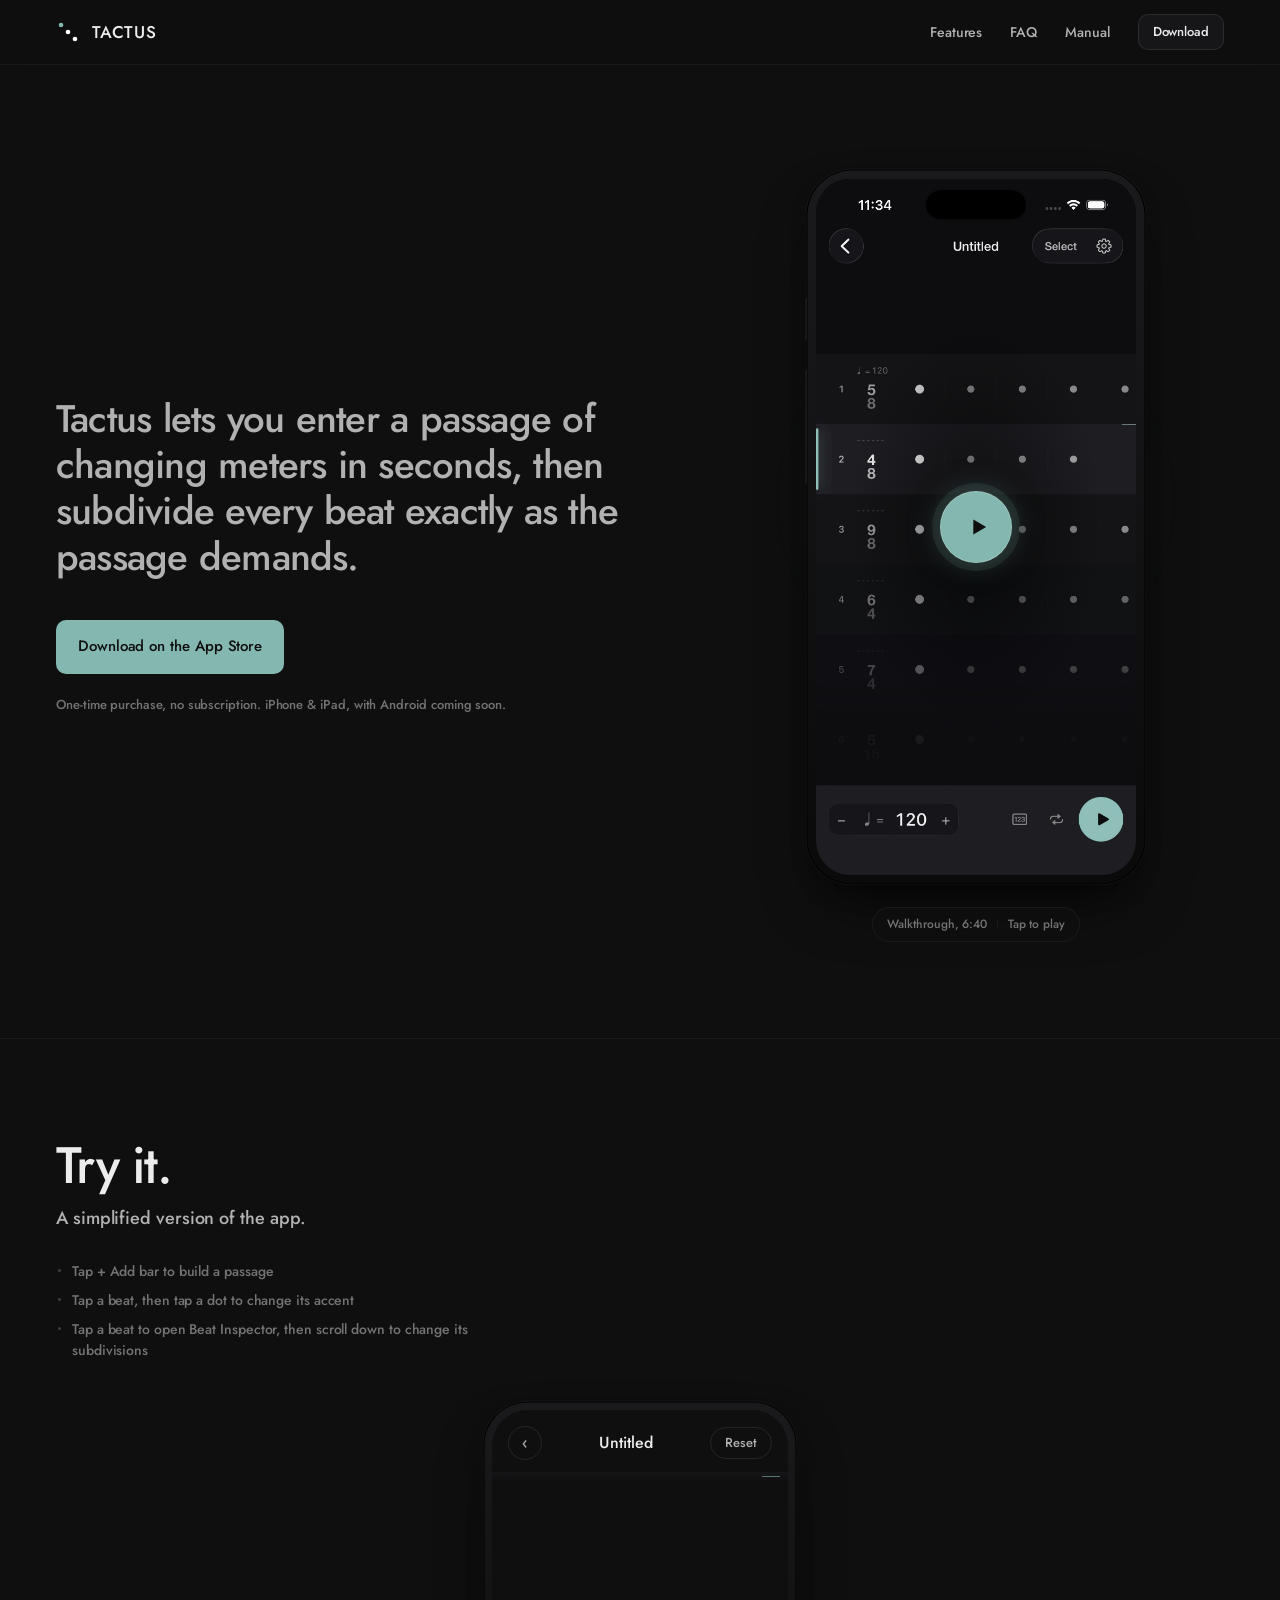
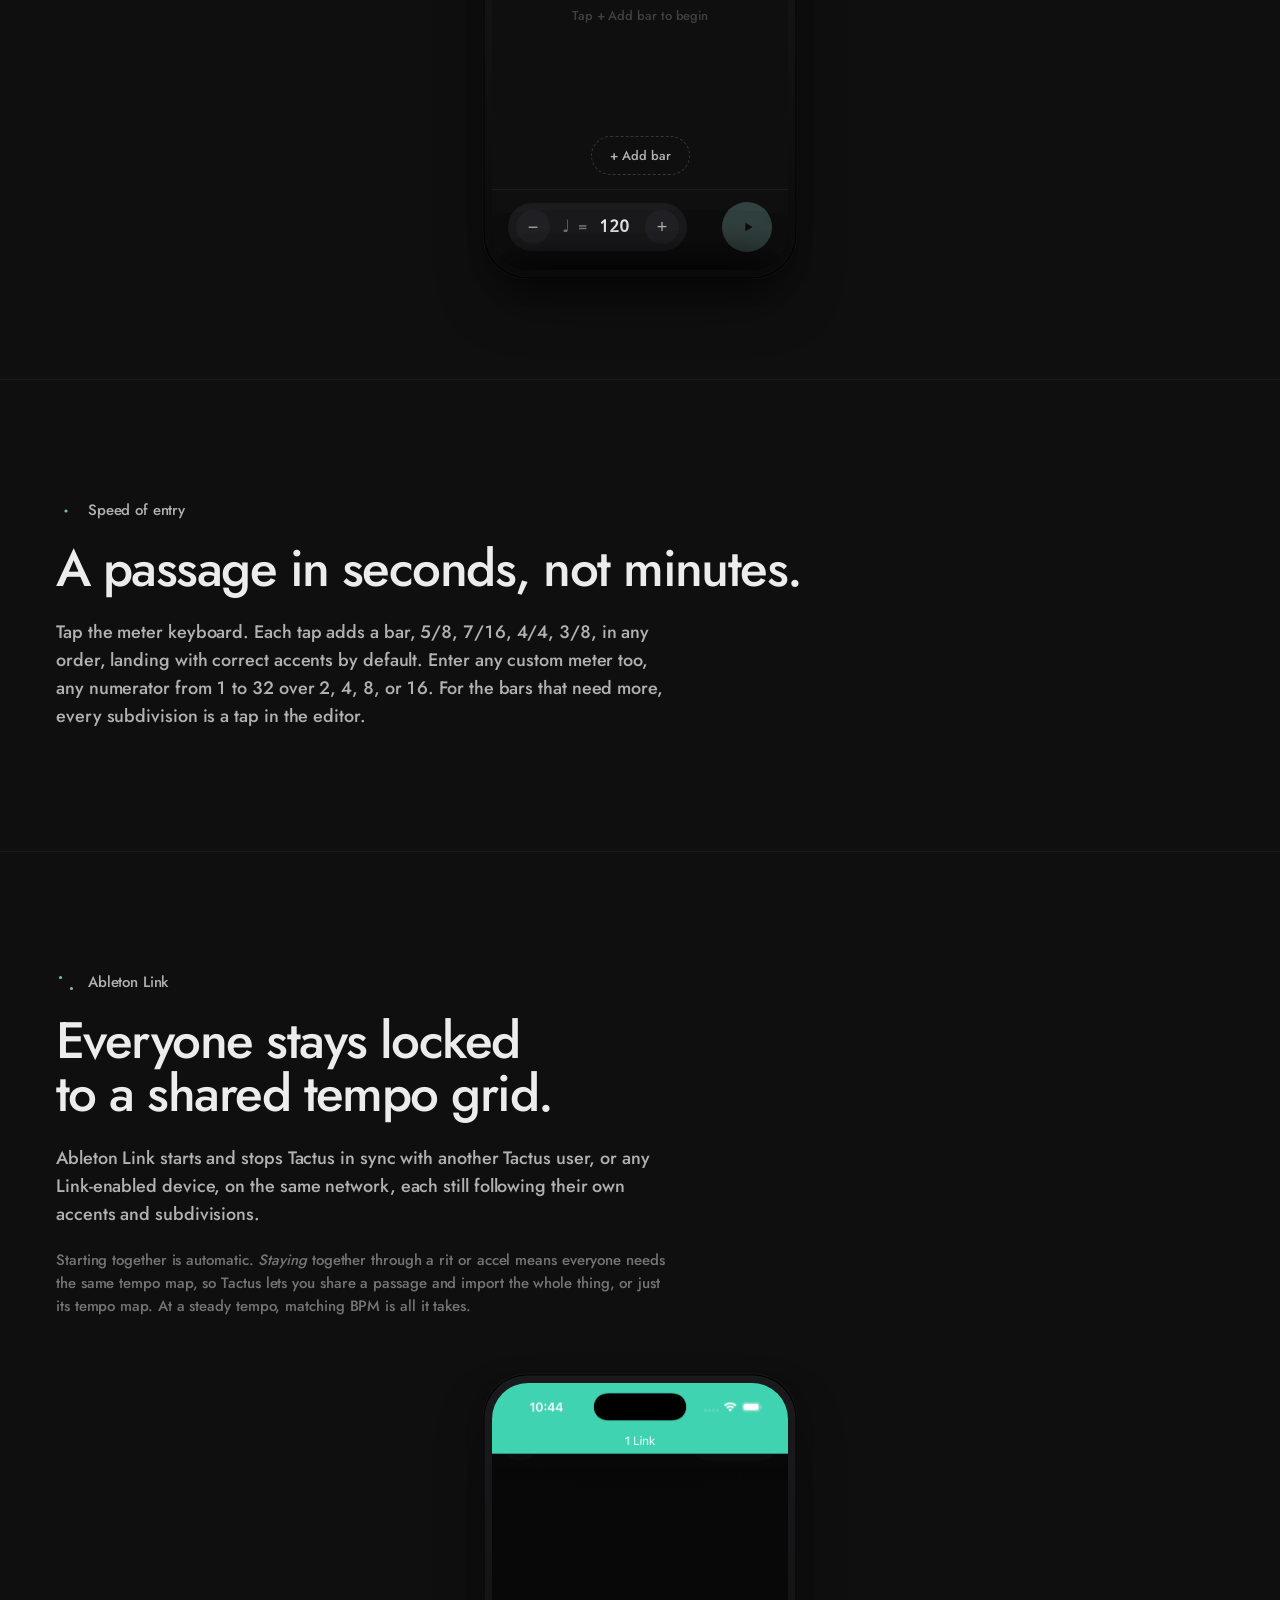
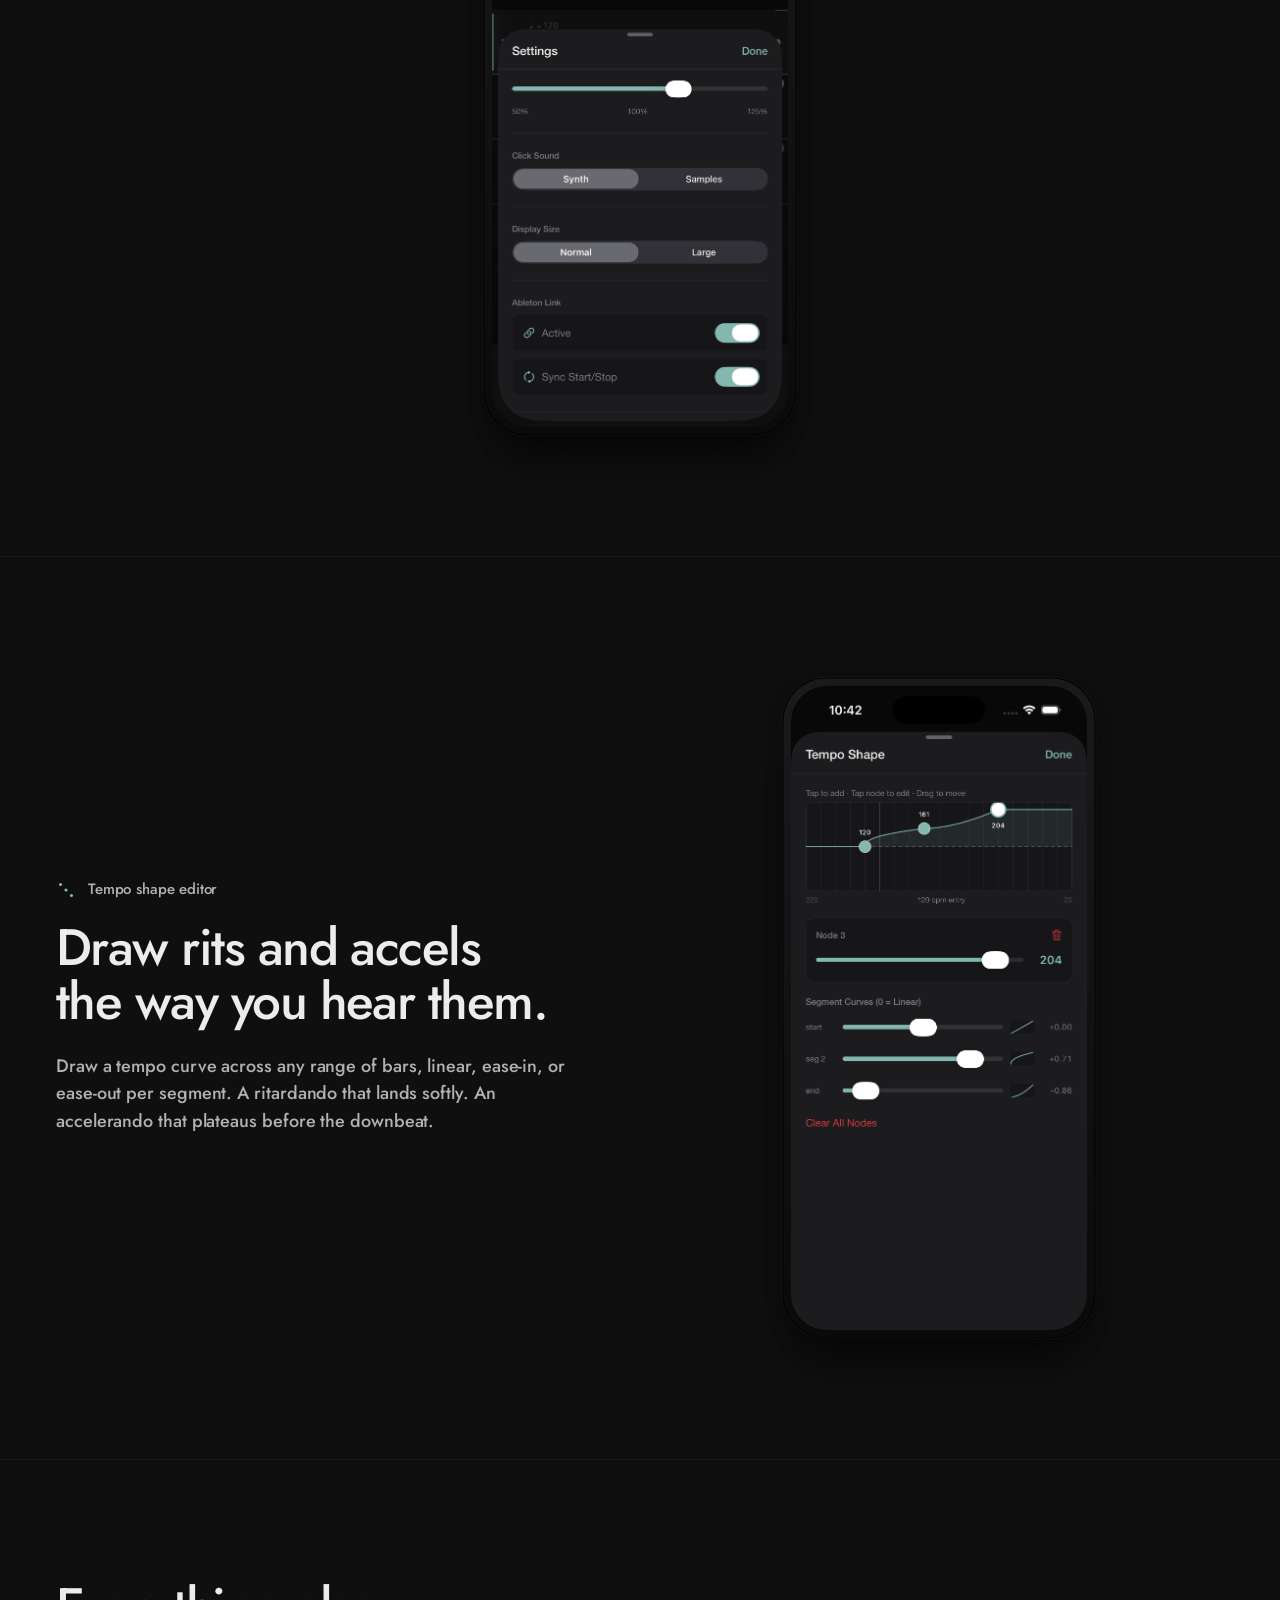
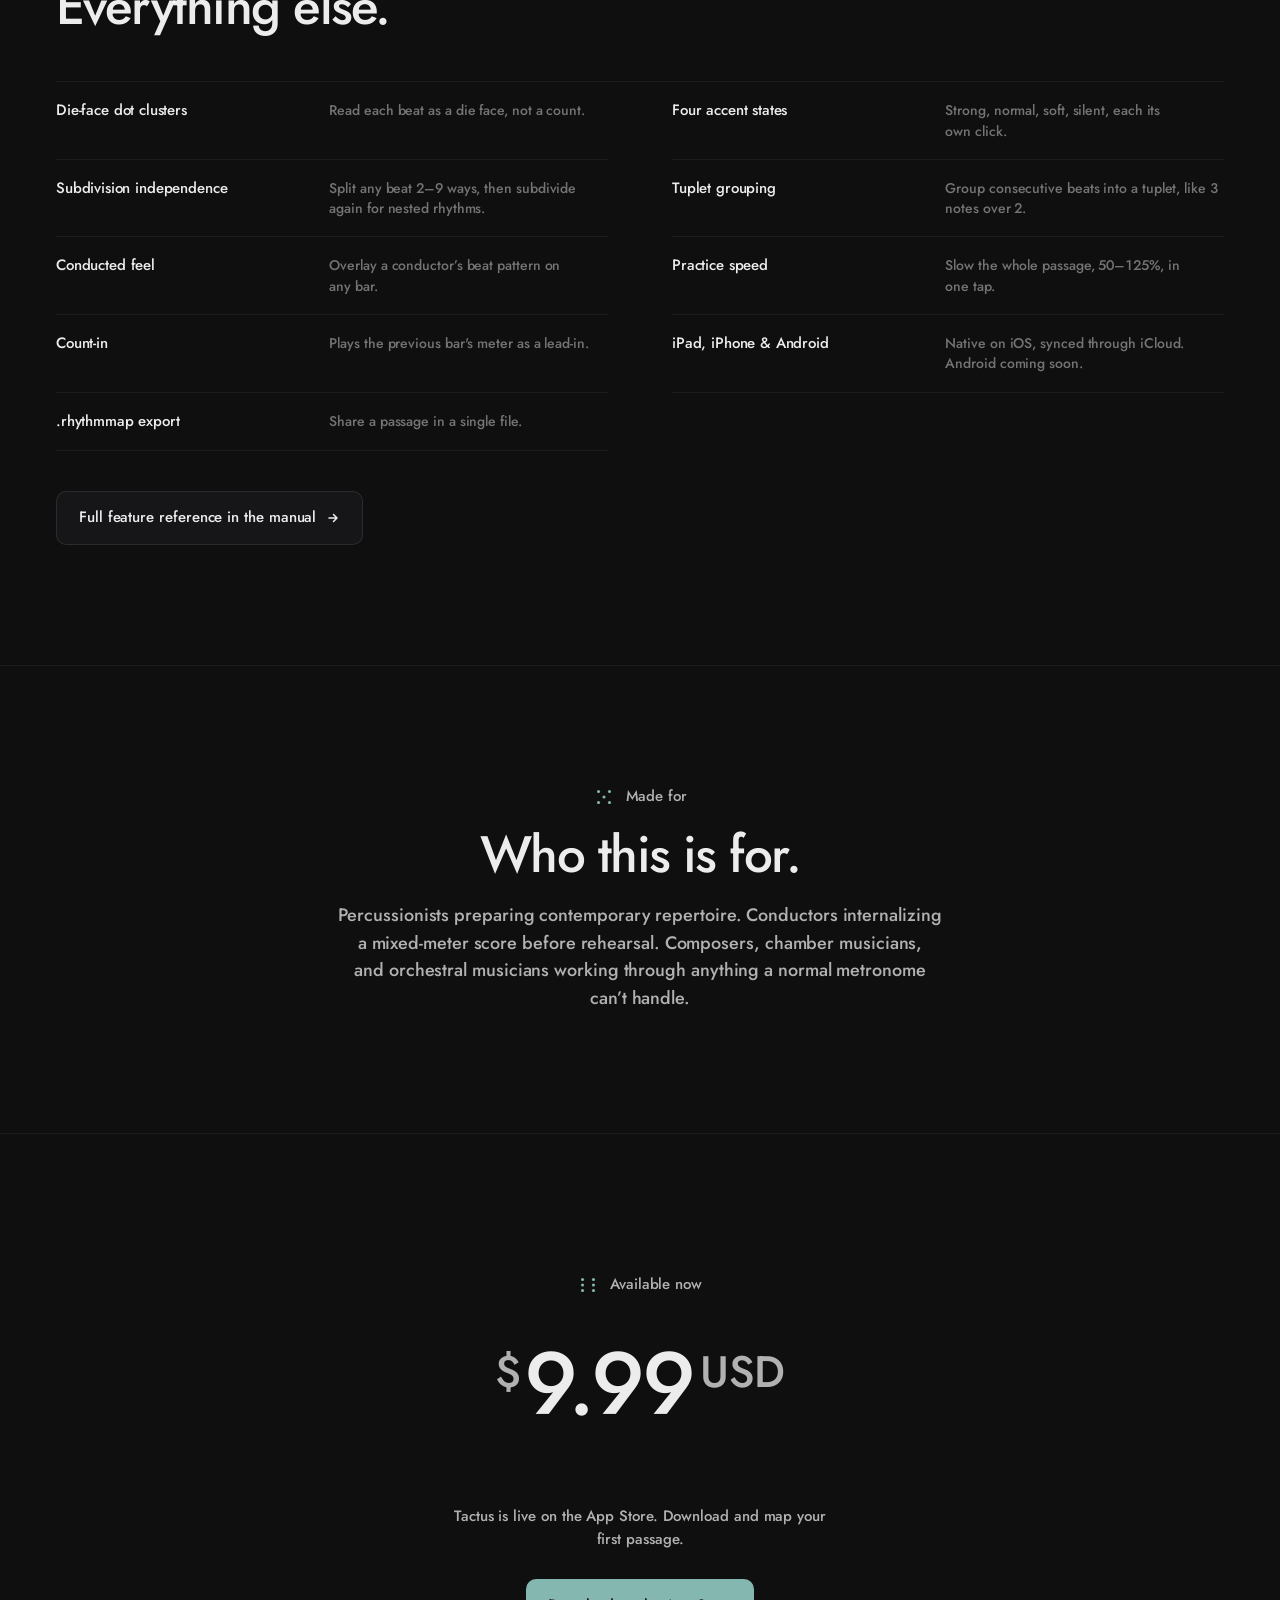
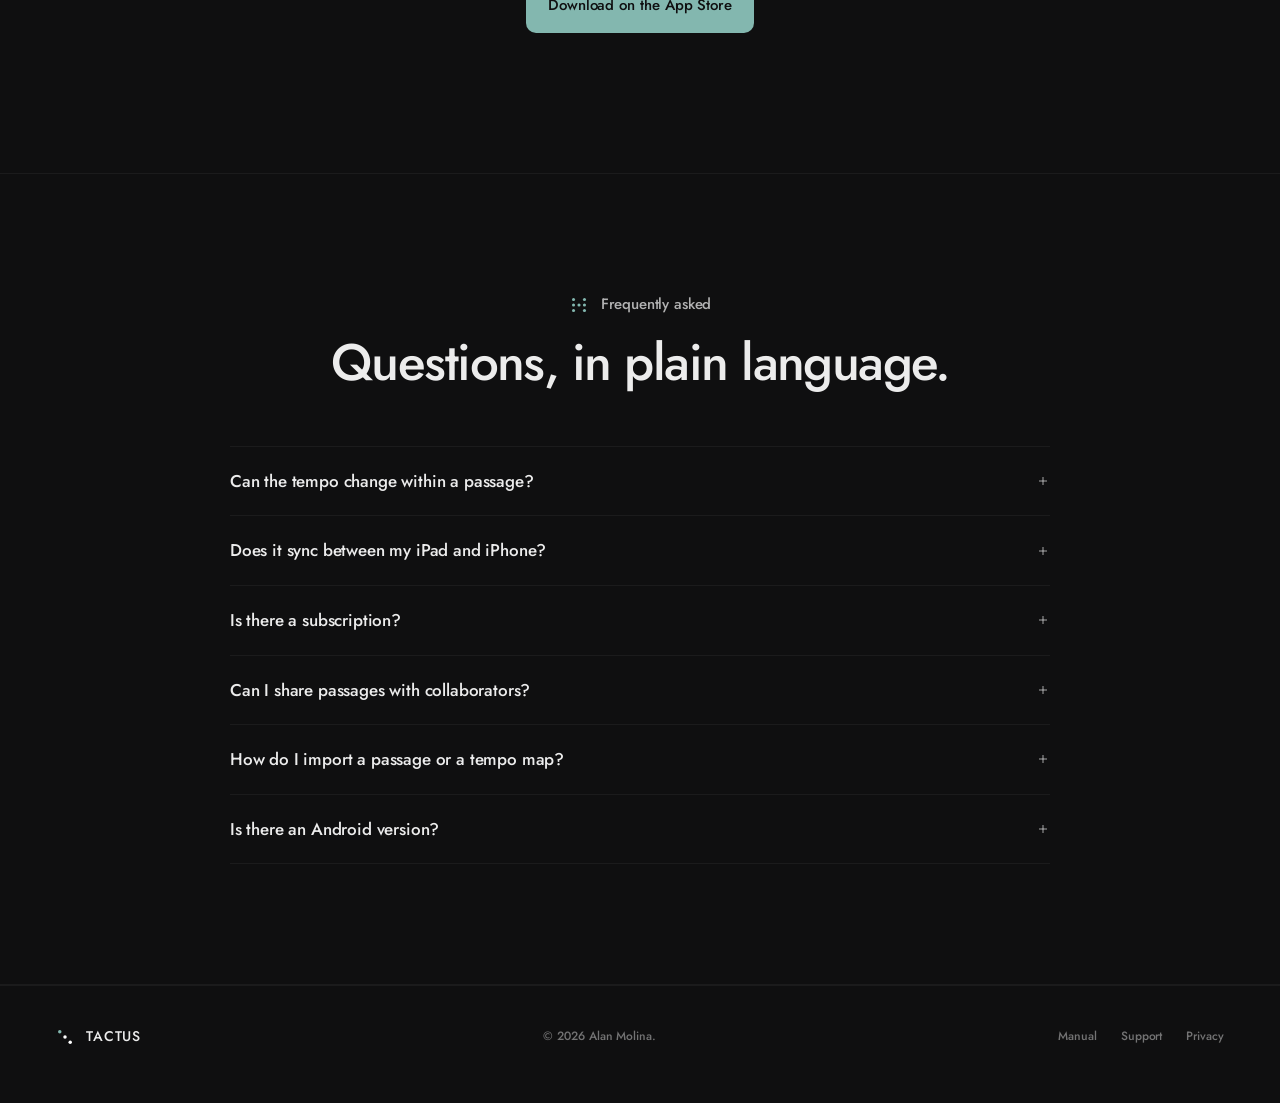
==== index.html @ 4a71c68e "Add Beat Inspector's subdivisions to the Try It list, cap the list to a scroll window Nothing in Bea" ====
<!doctype html>
<html lang="en">
<head>
<!-- Google tag (gtag.js) -->
<script async src="https://www.googletagmanager.com/gtag/js?id=G-3WTP5S3CNB"></script>
<script>
  window.dataLayer = window.dataLayer || [];
  function gtag(){dataLayer.push(arguments);}
  gtag('js', new Date());

  gtag('config', 'G-3WTP5S3CNB');
</script>
  <meta charset="utf-8">
  <meta name="viewport" content="width=device-width, initial-scale=1">
  <title>Tactus. Enter changing meters in seconds, subdivide every beat exactly.</title>
  <meta name="description" content="Tactus maps a passage into a click track, every meter change, accent, and subdivision, played back exactly as written. iPhone & iPad, one-time $9.99 USD.">
  <link rel="canonical" href="https://tactusrhythm.com/">
  <meta name="theme-color" content="#0F0F10">
  <link rel="icon" href="/assets/icons/favicon.ico" sizes="any">
  <link rel="icon" type="image/png" sizes="32x32" href="/assets/icons/favicon-32x32.png">
  <link rel="icon" type="image/png" sizes="16x16" href="/assets/icons/favicon-16x16.png">
  <link rel="apple-touch-icon" href="/assets/icons/apple-touch-icon.png">
  <link rel="manifest" href="/assets/icons/site.webmanifest">

  <!-- Open Graph -->
  <meta property="og:type" content="website">
  <meta property="og:url" content="https://tactusrhythm.com/">
  <meta property="og:site_name" content="Tactus">
  <meta property="og:title" content="Tactus. Enter changing meters in seconds, subdivide every beat exactly.">
  <meta property="og:description" content="Tactus maps the rhythmic shape of a piece: every meter change, every accent, every subdivision, played back as a click track that reflects what you actually wrote. iPhone and iPad, $9.99 USD one-time.">
  <meta property="og:image" content="https://tactusrhythm.com/assets/images/walkthrough-poster.jpg">
  <meta property="og:image:alt" content="Tactus rhythmic mapping app showing a mixed-meter passage on iPhone">

  <!-- Twitter / X Card -->
  <meta name="twitter:card" content="summary_large_image">
  <meta name="twitter:title" content="Tactus. Enter changing meters in seconds, subdivide every beat exactly.">
  <meta name="twitter:description" content="Tactus maps the rhythmic shape of a piece: every meter change, every accent, every subdivision, played back as a click track that reflects what you actually wrote.">
  <meta name="twitter:image" content="https://tactusrhythm.com/assets/images/walkthrough-poster.jpg">

  <!-- Structured data -->
  <script type="application/ld+json">
  [
    {
      "@context": "https://schema.org",
      "@type": "WebSite",
      "name": "Tactus",
      "url": "https://tactusrhythm.com"
    },
    {
      "@context": "https://schema.org",
      "@type": "SoftwareApplication",
      "name": "Tactus",
      "description": "Tactus maps the rhythmic shape of a piece: every meter change, every accent, every subdivision, played back as a click track that reflects what you actually wrote.",
      "applicationCategory": "MusicApplication",
      "operatingSystem": "iOS",
      "offers": {
        "@type": "Offer",
        "price": "9.99",
        "priceCurrency": "USD",
        "availability": "https://schema.org/InStock"
      },
      "downloadUrl": "https://apps.apple.com/app/tactus/id6770496883",
      "url": "https://tactusrhythm.com",
      "author": {
        "@type": "Person",
        "name": "Alan Molina"
      }
    },
    {
      "@context": "https://schema.org",
      "@type": "FAQPage",
      "mainEntity": [
        {
          "@type": "Question",
          "name": "Can the tempo change within a passage?",
          "acceptedAnswer": {
            "@type": "Answer",
            "text": "Yes, two ways: per-bar BPM overrides, or the Tempo Shape editor for a gradual ramp across a range of bars."
          }
        },
        {
          "@type": "Question",
          "name": "Does it sync between my iPad and iPhone?",
          "acceptedAnswer": {
            "@type": "Answer",
            "text": "Yes, passages sync via iCloud and appear on all your devices automatically. Nothing beyond your Apple ID required."
          }
        },
        {
          "@type": "Question",
          "name": "Is there a subscription?",
          "acceptedAnswer": {
            "@type": "Answer",
            "text": "No. One-time purchase, everything included, free updates for the lifetime of the major version."
          }
        },
        {
          "@type": "Question",
          "name": "Can I share passages with collaborators?",
          "acceptedAnswer": {
            "@type": "Answer",
            "text": "Yes, export a .rhythmmap file and send it any way you like. They open it directly in their copy of Tactus and see exactly the map you built."
          }
        },
        {
          "@type": "Question",
          "name": "Is there an Android version?",
          "acceptedAnswer": {
            "@type": "Answer",
            "text": "Not yet, it's coming. Ableton Link sync will work the same way between iPhone, iPad, and Android once it ships."
          }
        }
      ]
    }
  ]
  </script>

  <link rel="stylesheet" href="assets/tactus-tokens.css">
  <style>
    /* ── Page chrome ─────────────────────────────────────────── */
    html, body {
      margin: 0; padding: 0;
      background: var(--bg);
      color: var(--fg);
      font-family: var(--ui);
      font-size: 16px; line-height: 1.45;
      letter-spacing: -0.005em;
      -webkit-font-smoothing: antialiased;
      font-variant-numeric: tabular-nums;
    }
    body { min-height: 100%; }
    a { color: inherit; text-decoration: none; }
    ::selection { background: var(--accent-dim); color: var(--fg); }

    .wrap {
      max-width: 1240px;
      margin: 0 auto;
      padding: 0 56px;
    }
    @media (max-width: 720px) {
      .wrap { padding: 0 24px; }
    }

    /* ── Nav ─────────────────────────────────────────────────── */
    nav {
      position: sticky; top: 0; z-index: 50;
      background: rgba(15,15,16,0.78);
      backdrop-filter: saturate(140%) blur(14px);
      -webkit-backdrop-filter: saturate(140%) blur(14px);
      border-bottom: 0.5px solid var(--hair);
    }
    .nav-inner {
      display: flex; align-items: center; justify-content: space-between;
      height: 64px;
    }
    .brand {
      display: flex; align-items: center; gap: 12px;
      font-size: 17px;
    }
    .brand-mark {
      width: 24px; height: 24px; flex-shrink: 0;
      display: block;
    }
    .wordmark {
      font-family: "Jost", sans-serif;
      font-weight: 500;
      letter-spacing: 0.06em;
      text-transform: uppercase;
      color: rgba(255,255,255,0.92);
    }
    .nav-links {
      display: flex; align-items: center; gap: 28px;
      font-size: 14px; color: var(--fg-2);
    }
    .nav-links a:hover { color: var(--fg); }
    @media (max-width: 600px) {
      .nav-links a:not(.nav-cta):not(.nav-manual) { display: none; }
      .hero-video-stage { order: -1; }
    }
    .nav-cta {
      display: inline-flex; align-items: center; gap: 8px;
      padding: 8px 14px;
      border: 1px solid var(--stroke);
      border-radius: var(--r-key);
      color: var(--fg);
      font-size: 13px; font-weight: 500;
      background: var(--bg-elev-1);
      transition: border-color 240ms var(--ease-out), background 240ms var(--ease-out);
    }
    .nav-cta:hover {
      border-color: var(--accent);
      background: var(--bg-elev-2);
    }
    .nav-cta .price { color: var(--fg-3); font-family: var(--ui); font-weight: 500; font-size: 13px; letter-spacing: -0.01em; }

    /* ── Hero ────────────────────────────────────────────────── */
    .hero {
      padding: 96px 0 88px;
      position: relative;
      border-bottom: 0.5px solid var(--hair);
    }
    .hero-grid {
      display: grid;
      grid-template-columns: minmax(0, 1.15fr) minmax(0, 0.95fr);
      gap: 72px;
      align-items: center;
    }
    @media (max-width: 980px) {
      .hero-grid { grid-template-columns: 1fr; gap: 56px; }
      .hero { padding: 64px 0; }
    }
    .hero-sub {
      font-size: clamp(28px, 3vw, 40px);
      font-weight: 500;
      line-height: 1.2;
      letter-spacing: -0.02em;
      color: var(--fg-2);
      max-width: 620px;
      margin: 0 0 40px;
      text-wrap: pretty;
    }
    .cta-row {
      display: flex; align-items: center; gap: 20px; flex-wrap: wrap;
    }
    .btn-primary {
      display: inline-flex; align-items: center; gap: 12px;
      padding: 16px 22px;
      background: var(--accent);
      color: #0F0F10;
      border-radius: var(--r-key);
      font-weight: 500; font-size: 15px;
      letter-spacing: -0.005em;
      transition: filter 240ms var(--ease-out), transform 240ms var(--ease-pop);
    }
    .btn-primary:hover { filter: brightness(1.08); }
    .btn-primary:active { transform: scale(0.98); }
    .btn-primary .price {
      font-family: var(--ui); font-weight: 500;
      letter-spacing: -0.015em;
      padding-left: 12px;
      border-left: 1px solid rgba(15,15,16,0.35);
    }
    .trust-line {
      font-size: 13px; color: var(--fg-3);
      margin-top: 22px;
      font-family: var(--ui);
      letter-spacing: -0.005em;
    }

    /* ── Hero passage panel (right column) ───────────────────── */
    .passage {
      background: var(--bg-elev-1);
      border: 0.5px solid var(--hair);
      border-radius: var(--r-card);
      padding: 8px 0 0;
      position: relative;
      overflow: hidden;
    }
    .passage-header {
      display: flex; align-items: center; justify-content: space-between;
      padding: 14px 20px 14px;
      border-bottom: 0.5px solid var(--hair);
    }
    .passage-title {
      font-size: 13px; color: var(--fg-2);
      font-weight: 500;
    }
    .passage-meta {
      font-family: var(--mono); font-size: 11px; color: var(--fg-3);
      letter-spacing: 0.02em;
      font-feature-settings: "tnum";
    }
    .bar {
      display: grid;
      grid-template-columns: 38px 1fr;
      gap: 18px;
      padding: 18px 22px 22px;
      border-bottom: 0.5px solid var(--hair);
      position: relative;
      align-items: center;
    }
    .bar:last-child { border-bottom: 0; }
    .bar.active::before {
      content: ""; position: absolute;
      left: 0; top: 18%; bottom: 18%; width: 3px;
      background: var(--accent);
      box-shadow: 0 0 8px var(--accent-glow);
      border-radius: 2px;
    }
    .meter {
      display: flex; flex-direction: column; align-items: center;
      font-family: var(--meter-font); font-weight: 700;
      font-size: 22px; line-height: 0.98;
      letter-spacing: 0;
      color: var(--fg-2);
    }
    .bar.active .meter { color: var(--fg); }
    .meter span { display: block; }
    .clusters {
      display: flex; align-items: center; gap: 14px;
      flex-wrap: wrap;
    }
    .tempo-pill {
      display: inline-flex; align-items: center; gap: 6px;
      font-family: var(--mono); font-size: 11px; color: var(--accent);
      padding: 3px 8px; border-radius: 6px;
      background: rgba(131,183,175,0.08);
      border: 0.5px solid var(--accent-dim);
      margin-right: 4px;
    }

    /* die-face dot cluster — pure CSS */
    .cluster {
      width: 44px; height: 44px;
      display: grid;
      grid-template-columns: repeat(3, 1fr);
      grid-template-rows: repeat(3, 1fr);
      gap: 0;
      place-items: center;
      flex-shrink: 0;
    }
    .cluster.lg { width: 64px; height: 64px; }
    .cluster.sm { width: 32px; height: 32px; }
    .cluster .d {
      width: 8px; height: 8px; border-radius: 50%;
      background: var(--dot-normal);
    }
    .cluster.lg .d { width: 11px; height: 11px; }
    .cluster.sm .d { width: 6px; height: 6px; }
    .cluster .d.strong { background: var(--dot-strong); }
    .cluster .d.soft   { background: var(--dot-soft); }
    .cluster .d.silent {
      background: transparent;
      box-shadow: inset 0 0 0 1px var(--dot-silent);
    }
    .cluster .d.empty { visibility: hidden; }
    .cluster .d.hit {
      background: var(--accent);
      animation: pulse 150ms var(--ease-out);
    }
    @keyframes pulse {
      0%   { transform: scale(1); }
      13%  { transform: scale(1.22); }
      47%  { transform: scale(1.22); }
      100% { transform: scale(1); }
    }
    /* die-face positional helpers — cells go 1..9 row-major */
    .cluster .d { grid-area: auto; }

    /* ── Live meter-keyboard demo (Try it section) ──────────────
       Full sheet-based interaction: Add Bars sheet, Beat Inspector
       (accent cycling + notes-per-beat), Bar Tempo sheet, focal scroll.
       Everything is scoped under #tactusDemo so its .bar/.meter/.cluster/
       .clusters/.d rules can't leak onto the hero passage or the iPad/
       iPhone screenshots elsewhere on the page, which use the same class
       names at different sizes. */
    #tactusDemo {
      position: relative;
      display: flex; flex-direction: column;
      height: 460px;
      background: var(--bg);
      border-radius: 36px;
      overflow: hidden;
      font-size: 15px;
      isolation: isolate;
    }
    #tactusDemo .td-screen-main { display: flex; flex-direction: column; height: 100%; }
    #tactusDemo .td-topbar {
      display: flex; align-items: center; justify-content: space-between;
      padding: 16px 16px 12px;
      flex-shrink: 0;
    }
    #tactusDemo .td-topbar-back {
      width: 32px; height: 32px; border-radius: 50%;
      display: flex; align-items: center; justify-content: center;
      border: 0.5px solid var(--stroke);
      color: var(--fg-2); font-size: 16px; flex-shrink: 0;
    }
    #tactusDemo .td-topbar-title { font-size: 16px; font-weight: 500; color: var(--fg); }
    #tactusDemo .td-topbar-reset {
      height: 32px; border-radius: 16px;
      display: flex; align-items: center; justify-content: center;
      border: 0.5px solid var(--stroke);
      background: none; color: var(--fg-2); flex-shrink: 0;
      font-family: var(--ui); font-size: 13px; font-weight: 500;
      padding: 0 14px;
      -webkit-tap-highlight-color: transparent;
      touch-action: manipulation;
    }
    #tactusDemo .td-topbar-reset:active { color: var(--fg); border-color: var(--accent-dim); }

    #tactusDemo .td-bars-wrap { position: relative; flex: 1 1 auto; min-height: 0; display: flex; }
    #tactusDemo .td-bars-wrap::before, #tactusDemo .td-bars-wrap::after {
      content: ""; position: absolute; left: 0; right: 0; z-index: 2; pointer-events: none;
    }
    #tactusDemo .td-bars-wrap::before { top: 0; height: 10px; background: linear-gradient(var(--bg-elev-1), transparent); }
    #tactusDemo .td-bars-wrap::after  { bottom: 0; height: 24px; background: linear-gradient(transparent, var(--bg)); }
    #tactusDemo .td-focal-tick {
      position: absolute; right: 8px; top: 4px; z-index: 3;
      width: 18px; height: 1px; background: var(--accent); opacity: 0.6; pointer-events: none;
    }
    /* No native scroll-snap here — the JS focal-scroll below fully owns snapping
       (calcFocalScrollTop/focusBar), and having CSS mandatory snap engage at the
       same time as the JS-driven scrollTo fought it every frame, which is what
       actually made scrolling/highlighting feel laggy. overscroll-behavior-y: none
       turns off the rubber-band/bounce stretch past the top and bottom -- the real
       app has no such bounce either (a deliberate list setting, not an oversight),
       and the elastic overscroll physics fighting the custom snap-back animation at
       exactly the same boundary was the source of the visual glitches scrolling
       past the bottom. */
    #tactusDemo .td-bars { flex: 1 1 auto; overflow-y: auto; overscroll-behavior-y: none; }
    #tactusDemo .td-empty {
      display: flex; align-items: center; justify-content: center;
      height: 100%; padding: 20px; text-align: center;
      font-size: 13px; color: var(--fg-4);
    }
    #tactusDemo .td-addbar-row { display: flex; justify-content: center; padding: 14px; flex-shrink: 0; }
    #tactusDemo .td-addbar {
      font-family: var(--ui); font-size: 13px; font-weight: 500; color: var(--fg-2);
      background: none;
      border: 1px dashed var(--stroke-strong);
      border-radius: 20px;
      padding: 9px 18px;
      -webkit-tap-highlight-color: transparent;
      touch-action: manipulation;
      transition: border-color 120ms var(--ease-out), color 120ms var(--ease-out);
    }
    #tactusDemo .td-addbar:active { border-color: var(--accent-dim); color: var(--fg); }
    #tactusDemo .td-transport {
      display: flex; align-items: center; justify-content: space-between;
      gap: 10px; padding: 12px 16px 18px;
      border-top: 0.5px solid var(--hair);
      flex-shrink: 0;
    }
    #tactusDemo .td-tempo-group {
      display: flex; align-items: center; gap: 4px;
      background: var(--bg-elev-2);
      border-radius: 24px;
      padding: 7px 8px;
    }
    /* The −/+ buttons need more breathing room from the glyph/=/value cluster than that
       cluster needs internally -- "♩ = 120" should read as one tight unit. */
    #tactusDemo .td-tempo-group > .td-tempo-btn:first-child { margin-right: 4px; }
    #tactusDemo .td-tempo-group > .td-tempo-btn:last-child { margin-left: 4px; }
    #tactusDemo .td-tempo-btn {
      width: 34px; height: 34px;
      display: flex; align-items: center; justify-content: center;
      border-radius: 50%;
      background: var(--bg-elev-3); border: none; color: var(--fg-2);
      font-size: 18px; line-height: 1;
      -webkit-tap-highlight-color: transparent;
      touch-action: manipulation;
    }
    #tactusDemo .td-tempo-btn:active { background: var(--accent-dim); color: var(--fg); }
    /* Note-value popover menu -- matches the real app's own note glyphs
       exactly (♩/♪/♬ Unicode plus a real vector asset for the half note,
       since that one doesn't reliably render as Unicode -- the real app
       doesn't use Unicode for it either, see NoteValueSymbol in
       EditorView.swift). A plain <select> can't hold icons in its options at
       all, so this is a real popover instead: tapping the glyph opens a list
       of all six values, each with its own glyph and a clear text label. */
    #tactusDemo .td-note-picker { position: relative; display: flex; }
    #tactusDemo .td-tempo-note {
      display: flex; align-items: center; justify-content: center;
      font-family: var(--meter-font); font-size: 17px; color: var(--fg-3);
      background: none; border: none; line-height: 1;
      padding: 4px;
      -webkit-tap-highlight-color: transparent;
      touch-action: manipulation;
    }
    #tactusDemo .td-tempo-note:active, #tactusDemo .td-tempo-note[aria-expanded="true"] { color: var(--fg); }
    #tactusDemo .td-tempo-note svg { width: 11px; height: 18px; display: block; }
    #tactusDemo .td-note-menu {
      position: absolute; left: 0; bottom: calc(100% + 8px);
      background: var(--bg-elev-2);
      border: 0.5px solid var(--stroke);
      border-radius: 12px;
      padding: 6px;
      min-width: 190px;
      box-shadow: 0 12px 28px rgba(0,0,0,0.45);
      z-index: 30;
    }
    #tactusDemo .td-note-menu[hidden] { display: none; }
    #tactusDemo .td-note-row {
      display: flex; align-items: center; gap: 12px;
      width: 100%; padding: 9px 10px;
      background: none; border: none; border-radius: 8px;
      font-family: var(--ui); font-size: 14px; color: var(--fg2);
      text-align: left;
      -webkit-tap-highlight-color: transparent;
      touch-action: manipulation;
    }
    #tactusDemo .td-note-row:active { background: var(--accent-dim); }
    #tactusDemo .td-note-row.selected { color: var(--accent); }
    #tactusDemo .td-note-row-glyph {
      width: 20px; flex-shrink: 0;
      display: flex; align-items: center; justify-content: center;
      font-family: var(--meter-font); font-size: 16px; color: inherit;
    }
    #tactusDemo .td-note-row-glyph svg { width: 9px; height: 15px; display: block; }
    #tactusDemo .td-tempo-eq { font-family: var(--ui); font-size: 15px; color: var(--fg-3); }
    #tactusDemo .td-tempo {
      font-family: var(--mono); font-variant-numeric: tabular-nums;
      font-size: 17px; font-weight: 700; color: var(--fg);
      min-width: 46px; text-align: center; letter-spacing: normal;
    }
    #tactusDemo .td-play {
      width: 50px; height: 50px; flex-shrink: 0;
      display: flex; align-items: center; justify-content: center;
      border-radius: 50%;
      background: var(--accent);
      border: none; color: #0F0F10;
      -webkit-tap-highlight-color: transparent;
      touch-action: manipulation;
      transition: transform 120ms var(--ease-pop), background 120ms var(--ease-out);
    }
    #tactusDemo .td-play:active { transform: scale(0.92); }
    #tactusDemo .td-play svg { width: 16px; height: 16px; margin-left: 2px; }
    #tactusDemo .td-play.playing { background: rgba(255,255,255,0.10); color: var(--fg); }
    #tactusDemo .td-play.playing svg { margin-left: 0; }
    #tactusDemo .td-play[disabled] { opacity: 0.3; pointer-events: none; }

    /* ── die-face dot cluster (scoped: same visual language as the hero
       passage's .bar/.meter/.cluster, distinct rules so neither leaks) ── */
    #tactusDemo .bar {
      display: flex; flex-direction: column;
      align-items: stretch;
      gap: 0;
      padding: 10px 16px;
      background: var(--bg-elev-1);
      border-bottom: 0.5px solid var(--hair);
      position: relative;
      transition: background 320ms var(--ease-out), opacity 320ms var(--ease-out);
    }
    #tactusDemo .bar:last-child { border-bottom: 0; }
    #tactusDemo .bar-tempo-row {
      padding-left: 28px; margin-bottom: 5px;
      display: flex; align-items: center;
      -webkit-tap-highlight-color: transparent;
    }
    #tactusDemo .bar-tempo-label {
      font-family: var(--mono); font-variant-numeric: tabular-nums;
      font-size: 10px; color: var(--fg-4);
      display: inline-flex; align-items: center; gap: 3px;
    }
    #tactusDemo .bar-tempo-label.explicit { color: var(--accent); }
    #tactusDemo .bar-tempo-label svg { width: 5px; height: 9px; display: block; }
    #tactusDemo .bar-tempo-dash {
      width: 22px; height: 1px; margin-top: 1px;
      background-image: repeating-linear-gradient(to right, var(--fg-4) 0 3px, transparent 3px 6px);
    }
    #tactusDemo .bar-content {
      display: grid;
      grid-template-columns: 18px 26px minmax(0, 1fr);
      gap: 10px;
      align-items: center;
    }
    #tactusDemo .bar-num {
      font-family: var(--mono); font-variant-numeric: tabular-nums;
      font-size: 12px; font-weight: 500; color: var(--fg-4);
      text-align: right;
    }
    #tactusDemo .bar.active { background: var(--bg-elev-2); }
    #tactusDemo .bar.active::before {
      content: ""; position: absolute;
      left: 0; top: 6%; bottom: 6%; width: 3px;
      background: var(--accent);
      box-shadow: 0 0 8px var(--accent-glow);
      border-radius: 2px;
    }
    #tactusDemo .meter {
      display: flex; flex-direction: column; align-items: center;
      font-family: var(--meter-font); font-weight: 700;
      font-size: 16px; line-height: 0.98;
      letter-spacing: normal;
    }
    #tactusDemo .meter span:first-child { color: var(--fg-2); }
    #tactusDemo .meter span:last-child { color: var(--fg-3); }
    #tactusDemo .bar.active .meter span:first-child { color: var(--fg); }
    #tactusDemo .bar.active .meter span:last-child { color: var(--fg-2); }
    #tactusDemo .meter span { display: block; }
    #tactusDemo .clusters {
      display: flex; align-items: center; flex-wrap: nowrap; gap: 9px;
      min-width: 0; overflow-x: auto;
      scrollbar-width: none; -ms-overflow-style: none;
      -webkit-overflow-scrolling: touch;
    }
    #tactusDemo .clusters::-webkit-scrollbar { display: none; }
    #tactusDemo .cluster {
      display: block;
      width: 30px; height: 30px;
      position: relative;
      flex-shrink: 0;
      border-radius: 6px;
      transition: background 120ms var(--ease-out);
    }
    #tactusDemo .cluster:active { background: rgba(255,255,255,0.06); }
    #tactusDemo .clusters .cluster:not(:first-child)::before {
      content: ""; position: absolute; left: -5px; top: 15%; bottom: 15%;
      width: 0.5px; background: var(--hair);
    }
    #tactusDemo .cluster.lg { width: 120px; height: 120px; }
    #tactusDemo .cluster .d {
      position: absolute;
      width: 8px; height: 8px; border-radius: 50%;
      background: var(--dot-normal);
      transform: translate(-50%, -50%) scale(var(--dot-scale, 1));
      transition: background 100ms var(--ease-out), transform 100ms var(--ease-out);
    }
    #tactusDemo .cluster.lg .d { width: 19px; height: 19px; }
    #tactusDemo .cluster .d.strong { background: var(--dot-strong); --dot-scale: 1.22; }
    #tactusDemo .cluster .d.soft   { background: var(--dot-soft); --dot-scale: 0.78; }
    #tactusDemo .cluster .d.silent {
      background: transparent;
      border: 1px solid var(--dot-silent);
      --dot-scale: 0.78;
    }
    #tactusDemo .cluster .d.empty  { visibility: hidden; }
    #tactusDemo .cluster .d.hit    { background: var(--accent); animation: td2Pulse 150ms var(--ease-out); }
    #tactusDemo .cluster.lg .d { cursor: pointer; }
    #tactusDemo .cluster.lg .d.empty { cursor: default; }
    @keyframes td2Pulse {
      0%   { transform: translate(-50%, -50%) scale(1); }
      13%  { transform: translate(-50%, -50%) scale(1.22); }
      47%  { transform: translate(-50%, -50%) scale(1.22); }
      100% { transform: translate(-50%, -50%) scale(1); }
    }

    /* ── sheets (Add Bars / Beat Inspector / Bar Tempo) ──────────
       Real modal-sheet behavior: slides up over the main screen with a
       dimming scrim behind it, matching how the app presents "Add Bars"
       and the Beat Inspector. */
    #tactusDemo .td-sheet-scrim {
      position: absolute; inset: 0;
      background: var(--scrim);
      opacity: 0;
      pointer-events: none;
      transition: opacity 280ms var(--ease-sheet);
      z-index: 5;
    }
    #tactusDemo .td-sheet-scrim.is-open { opacity: 1; pointer-events: auto; }
    #tactusDemo .td-sheet {
      position: absolute; left: 0; right: 0; bottom: 0;
      height: 88%;
      background: var(--bg);
      border-radius: 20px 20px 0 0;
      box-shadow: 0 -20px 50px -12px rgba(0,0,0,0.6);
      transform: translateY(102%);
      transition: transform 320ms var(--ease-sheet);
      display: flex; flex-direction: column;
      z-index: 6;
    }
    #tactusDemo .td-sheet.is-open { transform: translateY(0); }
    #tactusDemo .td-sheet-handle {
      width: 36px; height: 4px; border-radius: 2px;
      background: var(--stroke);
      margin: 10px auto 2px;
      flex-shrink: 0;
    }
    #tactusDemo .td-sheet-toolbar {
      display: flex; align-items: center; justify-content: space-between;
      padding: 10px 16px 14px;
      flex-shrink: 0;
    }
    #tactusDemo .td-sheet-cancel, #tactusDemo .td-sheet-done {
      font-family: var(--ui); font-size: 14px; font-weight: 500;
      background: none; color: var(--fg-2);
      border: 0.5px solid var(--stroke); border-radius: 16px;
      padding: 6px 14px;
      -webkit-tap-highlight-color: transparent;
    }
    #tactusDemo .td-sheet-done { color: var(--accent); border-color: var(--accent-dim); font-weight: 500; }
    #tactusDemo .td-sheet-done[disabled] { color: var(--fg-4); border-color: var(--stroke); }
    #tactusDemo .td-sheet-title-group { display: flex; flex-direction: column; align-items: center; gap: 1px; }
    #tactusDemo .td-sheet-title { font-size: 15px; font-weight: 500; color: var(--fg); }
    #tactusDemo .td-sheet-subtitle { font-size: 11px; color: var(--fg-3); }
    #tactusDemo .td-sheet-toolbar-spacer { min-width: 68px; }

    #tactusDemo .td-build-preview {
      display: flex; align-items: center; gap: 6px;
      padding: 0 16px 14px;
      min-height: 32px;
      overflow-x: auto;
      flex-shrink: 0;
    }
    #tactusDemo .td-build-empty { font-size: 12px; color: var(--fg-4); }
    #tactusDemo .td-build-chip {
      display: flex; flex-direction: column; align-items: center;
      font-family: var(--meter-font); font-weight: 700; font-size: 11px; line-height: 0.95;
      letter-spacing: normal;
      color: var(--fg-2);
      background: var(--bg-elev-2);
      border-radius: 8px;
      padding: 5px 8px;
      flex-shrink: 0;
    }
    #tactusDemo .td-sheet-body { flex: 1 1 auto; overflow-y: auto; padding: 0 0 16px; }
    #tactusDemo .td-section-label {
      font-family: var(--ui); font-size: 12px; font-weight: 500; color: var(--fg-3);
      padding: 14px 16px 8px;
    }
    #tactusDemo .td-key-grid {
      display: grid;
      grid-template-columns: repeat(4, 1fr);
      gap: 8px;
      padding: 0 16px;
    }
    #tactusDemo .td-key {
      aspect-ratio: 1 / 0.82;
      display: flex; flex-direction: column; align-items: center; justify-content: center;
      background: var(--bg-elev-1);
      border-radius: var(--r-key);
      border: 0.5px solid var(--hair);
      font-family: var(--meter-font); font-weight: 700;
      font-size: 15px; line-height: 1.05;
      letter-spacing: normal;
      color: var(--fg);
      -webkit-tap-highlight-color: transparent;
      touch-action: manipulation;
      transition: background 120ms var(--ease-out), transform 120ms var(--ease-pop);
    }
    #tactusDemo .td-key span:last-child { color: var(--fg-3); }
    #tactusDemo .td-key:active { background: var(--accent-dim); transform: scale(0.94); }

    /* Bar-preview strip -- every beat/element in the bar as a mini cluster so you can see (and
       jump to) the whole bar at a glance, not just the one currently selected. Matches the real
       app's strip exactly: row background Tactus.bgElev1, cell ~Tactus.clusterSize (60), and the
       selected cell's RoundedRectangle(cornerRadius: 8) accent stroke. */
    #tactusDemo .td-inspector-strip-wrap {
      background: var(--bg-elev-1);
      padding: 10px 16px;
      display: flex; overflow-x: auto;
      scrollbar-width: none; -ms-overflow-style: none;
    }
    #tactusDemo .td-inspector-strip-wrap::-webkit-scrollbar { display: none; }
    #tactusDemo .td-inspector-strip { display: flex; align-items: flex-end; gap: 6px; margin: 0 auto; }
    #tactusDemo .td-inspector-strip-cell {
      flex-shrink: 0;
      display: flex; flex-direction: column; align-items: center; gap: 2px;
      -webkit-tap-highlight-color: transparent;
      touch-action: manipulation;
    }
    /* Deliberately smaller than the real app's literal clusterSize (60): at that size the strip
       read as a second accent-editing surface rather than a compact nav aid pointing at the big
       cluster below, so it's sized to match the main bars view's own small (non-editable)
       clusters instead -- same visual language already used elsewhere as "preview, not edit". */
    #tactusDemo .td-inspector-strip-clusterbox {
      width: 36px; height: 36px;
      display: flex; align-items: center; justify-content: center;
      border-radius: 7px;
      border: 1px solid transparent;
    }
    #tactusDemo .td-inspector-strip-cell.selected .td-inspector-strip-clusterbox { border-color: var(--accent); }
    #tactusDemo .td-inspector-strip-clusterbox .cluster { width: 30px; height: 30px; }
    #tactusDemo .td-inspector-cluster-wrap {
      display: flex; align-items: center; justify-content: center;
      padding: 20px 16px 4px;
    }
    #tactusDemo .td-inspector-hint {
      text-align: center;
      font-size: 11px; color: var(--fg-4);
      padding: 0 16px 20px;
    }
    #tactusDemo .td-inspector-label {
      text-align: center;
      font-size: 11px; font-weight: 500; color: var(--fg-4);
      text-transform: uppercase;
      margin-bottom: 10px;
    }
    /* Matches the real app's segmentedNumbers exactly (EditorView.swift): the whole row is its
       own bgElev1 card with a hairline border, and unselected cells have NO background of their
       own -- just plain text -- with each cell stretching to fill the row evenly rather than a
       fixed-width chip. Reused as-is for Notes Per Beat, Spans, and Pulses. */
    #tactusDemo .td-notes-row {
      display: flex; gap: 4px;
      margin: 0 16px;
      padding: 6px;
      background: var(--bg-elev-1);
      border-radius: 12px;
      border: 0.5px solid var(--hair);
    }
    #tactusDemo .td-note-btn {
      flex: 1 1 0;
      height: 36px;
      display: flex; align-items: center; justify-content: center;
      font-family: var(--mono); font-variant-numeric: tabular-nums;
      font-size: 13px; font-weight: 500; color: var(--fg-2);
      letter-spacing: normal;
      background: none;
      border: none; border-radius: 6px;
      -webkit-tap-highlight-color: transparent;
      touch-action: manipulation;
    }
    #tactusDemo .td-note-btn.selected { background: var(--accent); color: #0F0F10; }

    /* Bar-level nav chevrons (top toolbar, leading side) -- moves by BAR, always landing on
       that bar's first element, matching the real app's stepBar exactly (EditorView.swift
       stepBar/BeatInspectorScreen.kt's chevron IconButtons) -- no wrap past bar 0/the last bar. */
    #tactusDemo .td-inspector-barnav { display: flex; gap: 2px; }
    #tactusDemo .td-inspector-navbtn {
      width: 32px; height: 32px;
      display: flex; align-items: center; justify-content: center;
      background: none; border: none; border-radius: 50%;
      font-size: 18px; color: var(--fg-2);
      -webkit-tap-highlight-color: transparent;
      touch-action: manipulation;
    }
    #tactusDemo .td-inspector-navbtn:disabled { color: var(--fg-4); }
    #tactusDemo .td-inspector-navbtn:not(:disabled):active { background: rgba(255,255,255,0.06); }

    /* Play Bar N / beat nav footer -- its own bgElev1 strip below the scrollable body, matching
       the real app's transport-adjacent placement (EditorView.swift's playBarButton +
       beatNavFooter). Beat nav moves within the CURRENT bar only -- it never rolls into an
       adjacent bar (matches stepBeat's simple bounds guard, no wraparound). */
    #tactusDemo .td-inspector-footer {
      flex-shrink: 0;
      background: var(--bg-elev-1);
      border-top: 0.5px solid var(--hair);
      padding: 14px 16px calc(14px + env(safe-area-inset-bottom, 0px));
    }
    #tactusDemo .td-inspector-playbar {
      width: 100%; height: 48px;
      display: flex; align-items: center; justify-content: center; gap: 8px;
      background: var(--accent); color: #0F0F10;
      border: none; border-radius: 12px;
      font-family: var(--ui); font-size: 15px; font-weight: 600;
      -webkit-tap-highlight-color: transparent;
      touch-action: manipulation;
    }
    #tactusDemo .td-inspector-playbar.playing { background: var(--fg-3); }
    #tactusDemo .td-inspector-playbar svg { width: 13px; height: 13px; }
    #tactusDemo .td-inspector-beatnav {
      display: flex; align-items: center; justify-content: space-between;
      padding-top: 12px;
    }
    #tactusDemo .td-inspector-beatnav-btn {
      background: none; border: none;
      font-family: var(--ui); font-size: 13px; font-weight: 500; color: var(--accent);
      -webkit-tap-highlight-color: transparent;
      touch-action: manipulation;
    }
    #tactusDemo .td-inspector-beatnav-btn:disabled { color: var(--fg-4); }
    #tactusDemo .td-inspector-beatnav-count { font-family: var(--mono); font-size: 11px; color: var(--fg-4); }

    /* Tuplet ratio label + bracket above a grouped cluster in the main bar view -- matches the
       real app's TupletRatioLabel (EditorView.swift): text above a square bracket. */
    #tactusDemo .tuplet-wrap { display: flex; flex-direction: column; align-items: center; gap: 2px; flex-shrink: 0; }
    #tactusDemo .tuplet-label {
      font-family: var(--ui); font-size: 9px; color: var(--fg-3);
      letter-spacing: normal;
    }
    #tactusDemo .tuplet-bracket {
      width: 30px; height: 4px;
      border-left: 1px solid var(--fg-3); border-right: 1px solid var(--fg-3); border-top: 1px solid var(--fg-3);
      opacity: 0.6;
    }

    /* "Group As Tuplet" body (Spans/Pulses pickers + commit) and "Ungroup" -- reuses
       .td-notes-row/.td-note-btn styling for the Spans/Pulses grids (already matches the real
       app's accent-fill selected state exactly). Commit is a transparent accent-outlined box;
       Ungroup a transparent destructive-outlined box -- both matching iOS's exact styling
       (EditorView.swift's tuplet commit button / Ungroup button). */
    #tactusDemo .td-tuplet-section { margin-top: 20px; }
    #tactusDemo .td-tuplet-commit, #tactusDemo .td-tuplet-ungroup {
      display: flex; align-items: center; justify-content: center;
      width: calc(100% - 32px);
      margin: 16px 16px 0;
      height: 44px;
      background: none; border-radius: 10px;
      font-family: var(--ui); font-size: 14px; font-weight: 600;
      -webkit-tap-highlight-color: transparent;
      touch-action: manipulation;
    }
    #tactusDemo .td-tuplet-commit { color: var(--accent); border: 1px solid var(--accent-dim); }
    #tactusDemo .td-tuplet-ungroup { color: var(--destructive); border: 1px solid rgba(199,82,56,0.4); margin-top: 24px; }

    #tactusDemo .td-bartempo-body { padding: 28px 16px 16px; display: flex; flex-direction: column; align-items: center; gap: 20px; }
    #tactusDemo .td-bartempo-group { padding: 8px 14px; }
    #tactusDemo .td-bartempo-group .td-tempo-btn { width: 36px; height: 36px; font-size: 18px; }
    #tactusDemo .td-bartempo-group .td-tempo { font-size: 20px; min-width: 84px; }
    #tactusDemo .td-bartempo-group .td-tempo-note { font-size: 19px; padding: 4px 8px; }
    #tactusDemo .td-bartempo-group .td-tempo-note svg { width: 13px; height: 22px; }
    #tactusDemo .td-bartempo-remove {
      font-family: var(--ui); font-size: 13px; font-weight: 500; color: #E5484D;
      background: none; border: none; padding: 8px;
      -webkit-tap-highlight-color: transparent;
    }
    #tactusDemo .td-bartempo-remove[disabled] { opacity: 0; pointer-events: none; }

    @media (max-width: 640px) {
      .tactus-demo-shot { max-width: 340px; }
    }

    /* ── Hero video (iPhone-framed portrait) ──────────────────── */
    .hero-video-stage {
      position: relative;
      display: flex; flex-direction: column;
      align-items: center;
      gap: 22px;
      padding: 8px 0;
    }
    /* soft accent halo behind the phone */
    .hero-video-stage::before {
      content: "";
      position: absolute;
      top: 8%; left: 50%;
      width: 110%; height: 70%;
      transform: translateX(-50%);
      background: radial-gradient(closest-side, rgba(131,183,175,0.10), transparent 70%);
      filter: blur(20px);
      pointer-events: none;
      z-index: 0;
    }
    .hero-video {
      position: relative;
      width: 100%;
      max-width: 320px;
      padding: 10px;
      /* aspect-ratio lives on the screen now so the inner area exactly matches
         the source video (1206×2622) instead of being squished by padding. */
      border-radius: 46px;
      background: linear-gradient(180deg, #1a1a1c 0%, #0a0a0b 100%);
      box-shadow:
        inset 0 0 0 0.5px rgba(255,255,255,0.08),
        inset 0 0 0 1.5px #000,
        0 30px 60px -20px rgba(0,0,0,0.7),
        0 12px 24px -12px rgba(0,0,0,0.5),
        0 0 0 0.5px rgba(255,255,255,0.04);
      isolation: isolate;
      z-index: 1;
    }
    /* side button hints */
    .hero-video::before,
    .hero-video::after {
      content: "";
      position: absolute;
      left: -2px;
      width: 3px;
      background: #18181a;
      border-radius: 2px 0 0 2px;
      box-shadow: inset 1px 0 0 rgba(0,0,0,0.6);
    }
    .hero-video::before { top: 18%; height: 6%; }   /* silent switch */
    .hero-video::after  { top: 28%; height: 16%; }  /* volume buttons */
    .hero-video-screen {
      position: relative;
      width: 100%;
      aspect-ratio: 1206 / 2622;     /* exact source ratio — no crop */
      border-radius: 34px;
      overflow: hidden;
      background: #000;
    }
    .hero-video-el {
      position: absolute; inset: 0;
      width: 100%; height: 100%;
      display: block;
      background: #000;
      object-fit: cover;
    }
    .hero-video[data-state="poster"] .hero-video-el {
      visibility: hidden;
    }
    /* loading spinner shown while video buffers after click */
    .hero-video-loading {
      position: absolute; inset: 0;
      display: none;
      flex-direction: column;
      align-items: center; justify-content: center;
      gap: 14px;
      background: rgba(0,0,0,0.55);
      z-index: 3;
      pointer-events: none;
    }
    .hero-video[data-state="loading"] .hero-video-loading { display: flex; }
    .hero-video[data-state="loading"] .hero-video-poster { opacity: 0; }
    .hero-video-spinner {
      width: 44px; height: 44px;
      border: 2.5px solid rgba(255,255,255,0.15);
      border-top-color: var(--accent);
      border-radius: 50%;
      animation: hv-spin 0.9s linear infinite;
    }
    .hero-video-progress {
      font-family: var(--mono);
      font-size: 10.5px;
      color: rgba(255,255,255,0.65);
      letter-spacing: 0.08em;
      text-transform: uppercase;
    }
    @keyframes hv-spin { to { transform: rotate(360deg); } }
    .hero-video-poster {
      position: absolute; inset: 0;
      display: flex; align-items: center; justify-content: center;
      padding: 0;
      background: transparent;
      border: 0; color: inherit;
      font: inherit;
      cursor: pointer;
      z-index: 2;
      transition: opacity 320ms var(--ease-out);
    }
    .hero-video[data-state="playing"] .hero-video-poster {
      opacity: 0;
      pointer-events: none;
    }
    /* poster frame fills the screen — uses the extracted jpg */
    .hero-video-poster-img {
      position: absolute; inset: 0;
      width: 100%; height: 100%;
      object-fit: cover;
      z-index: 0;
    }
    .hero-video-poster::before {
      /* subtle dim so the play button reads */
      content: "";
      position: absolute; inset: 0;
      background:
        radial-gradient(40% 30% at 50% 50%, rgba(0,0,0,0.55), rgba(0,0,0,0.15) 70%, transparent);
      z-index: 1;
    }
    .hero-video-play {
      position: relative; z-index: 2;
      width: 72px; height: 72px;
      border-radius: 50%;
      background: var(--accent);
      color: #0F0F10;
      display: flex; align-items: center; justify-content: center;
      box-shadow:
        0 0 0 8px rgba(131,183,175,0.10),
        0 0 0 1px rgba(255,255,255,0.18) inset,
        0 0 32px rgba(131,183,175,0.35),
        0 6px 20px rgba(0,0,0,0.4);
      transition: transform 320ms var(--ease-pop), box-shadow 320ms var(--ease-out);
    }
    .hero-video-play svg { width: 28px; height: 28px; margin-left: 4px; }
    .hero-video-poster:hover .hero-video-play {
      transform: scale(1.06);
      box-shadow:
        0 0 0 12px rgba(131,183,175,0.14),
        0 0 0 1px rgba(255,255,255,0.22) inset,
        0 0 48px rgba(131,183,175,0.45),
        0 6px 20px rgba(0,0,0,0.4);
    }
    .hero-video-caption {
      position: relative; z-index: 1;
      display: inline-flex; align-items: center; gap: 10px;
      font-family: var(--ui); font-size: 12px; font-weight: 500;
      color: var(--fg-3);
      letter-spacing: -0.005em;
      padding: 8px 14px;
      border: 0.5px solid var(--hair);
      border-radius: 999px;
      background: rgba(15,15,16,0.6);
      backdrop-filter: blur(8px);
    }
    .hero-video-caption .hv-sep {
      width: 0.5px; height: 10px; background: var(--hair);
    }
    @media (max-width: 980px) {
      .hero-video { max-width: 280px; }
    }

    /* ── Section base ────────────────────────────────────────── */
    section.feature {
      padding: 120px 0;
      border-bottom: 0.5px solid var(--hair);
    }
    @media (max-width: 720px) { section.feature { padding: 80px 0; } }
    section.feature.try-it {
      padding: 100px 0;
      /* So a direct #try-it link doesn't land with the heading tucked under the sticky nav. */
      scroll-margin-top: 80px;
    }
    .try-it-list {
      list-style: none; margin: 0 0 40px; padding: 0;
      display: flex; flex-direction: column; gap: 8px;
      font-size: 14px; color: var(--fg-3); line-height: 1.5;
      max-width: 420px;
      /* Fixed-height scroll window rather than letting the list grow -- more items (the Beat
         Inspector one included) shouldn't push the actual demo further down the page. Capped
         short of a round 4 items so the next one peeks in cut off, hinting there's more to
         scroll rather than looking like the full list. */
      max-height: 100px;
      overflow-y: auto;
      scrollbar-width: thin;
    }
    .try-it-list::-webkit-scrollbar { width: 6px; }
    .try-it-list::-webkit-scrollbar-track { background: transparent; }
    .try-it-list::-webkit-scrollbar-thumb { background: var(--hair); border-radius: 3px; }
    .try-it-list li {
      position: relative; padding-left: 16px;
    }
    .try-it-list li::before {
      content: ''; position: absolute; left: 2px; top: 8px;
      width: 3px; height: 3px; border-radius: 50%;
      background: var(--fg-4);
    }
    .section-label {
      font-family: var(--ui); font-size: 15px; font-weight: 500;
      color: var(--fg-2);
      letter-spacing: -0.01em;
      margin-bottom: 20px;
      display: inline-flex; align-items: center; gap: 12px;
    }
    /* Die-face numerals — same vocabulary as the beat clusters.
       Painted via CSS mask so they inherit accent color cleanly. */
    .section-label .dice {
      width: 20px; height: 20px;
      flex-shrink: 0;
      background: var(--accent);
      -webkit-mask: var(--dice-mask) center/contain no-repeat;
              mask: var(--dice-mask) center/contain no-repeat;
      filter: drop-shadow(0 0 4px var(--accent-glow));
    }
    .section-label .dice[data-face="0"] { --dice-mask: var(--dice-0); }
    .section-label .dice[data-face="1"] { --dice-mask: var(--dice-1); }
    .section-label .dice[data-face="2"] { --dice-mask: var(--dice-2); }
    .section-label .dice[data-face="3"] { --dice-mask: var(--dice-3); }
    .section-label .dice[data-face="4"] { --dice-mask: var(--dice-4); }
    .section-label .dice[data-face="5"] { --dice-mask: var(--dice-5); }
    .section-label .dice[data-face="6"] { --dice-mask: var(--dice-6); }
    .section-label .dice[data-face="7"] { --dice-mask: var(--dice-7); }
    :root {
      --dice-0: url("data:image/svg+xml;utf8,<svg xmlns='http://www.w3.org/2000/svg' viewBox='0 0 22 22'></svg>");
      --dice-1: url("data:image/svg+xml;utf8,<svg xmlns='http://www.w3.org/2000/svg' viewBox='0 0 22 22'><circle cx='11' cy='11' r='1.7' fill='black'/></svg>");
      --dice-2: url("data:image/svg+xml;utf8,<svg xmlns='http://www.w3.org/2000/svg' viewBox='0 0 22 22'><circle cx='5' cy='5' r='1.7' fill='black'/><circle cx='17' cy='17' r='1.7' fill='black'/></svg>");
      --dice-3: url("data:image/svg+xml;utf8,<svg xmlns='http://www.w3.org/2000/svg' viewBox='0 0 22 22'><circle cx='5' cy='5' r='1.7' fill='black'/><circle cx='11' cy='11' r='1.7' fill='black'/><circle cx='17' cy='17' r='1.7' fill='black'/></svg>");
      --dice-4: url("data:image/svg+xml;utf8,<svg xmlns='http://www.w3.org/2000/svg' viewBox='0 0 22 22'><circle cx='5' cy='5' r='1.7' fill='black'/><circle cx='17' cy='5' r='1.7' fill='black'/><circle cx='5' cy='17' r='1.7' fill='black'/><circle cx='17' cy='17' r='1.7' fill='black'/></svg>");
      --dice-5: url("data:image/svg+xml;utf8,<svg xmlns='http://www.w3.org/2000/svg' viewBox='0 0 22 22'><circle cx='5' cy='5' r='1.7' fill='black'/><circle cx='17' cy='5' r='1.7' fill='black'/><circle cx='11' cy='11' r='1.7' fill='black'/><circle cx='5' cy='17' r='1.7' fill='black'/><circle cx='17' cy='17' r='1.7' fill='black'/></svg>");
      --dice-6: url("data:image/svg+xml;utf8,<svg xmlns='http://www.w3.org/2000/svg' viewBox='0 0 22 22'><circle cx='5' cy='5' r='1.7' fill='black'/><circle cx='17' cy='5' r='1.7' fill='black'/><circle cx='5' cy='11' r='1.7' fill='black'/><circle cx='17' cy='11' r='1.7' fill='black'/><circle cx='5' cy='17' r='1.7' fill='black'/><circle cx='17' cy='17' r='1.7' fill='black'/></svg>");
      --dice-7: url("data:image/svg+xml;utf8,<svg xmlns='http://www.w3.org/2000/svg' viewBox='0 0 22 22'><circle cx='5' cy='5' r='1.7' fill='black'/><circle cx='17' cy='5' r='1.7' fill='black'/><circle cx='5' cy='11' r='1.7' fill='black'/><circle cx='11' cy='11' r='1.7' fill='black'/><circle cx='17' cy='11' r='1.7' fill='black'/><circle cx='5' cy='17' r='1.7' fill='black'/><circle cx='17' cy='17' r='1.7' fill='black'/></svg>");
    }
    h2 {
      font-size: clamp(32px, 4vw, 52px);
      font-weight: 500;
      line-height: 1.05;
      letter-spacing: -0.03em;
      margin: 0 0 24px;
      max-width: 780px;
      text-wrap: balance;
    }
    .lede {
      font-size: 18px; color: var(--fg-2);
      max-width: 620px; line-height: 1.55;
      margin: 0;
      text-wrap: pretty;
    }
    .split {
      display: grid;
      grid-template-columns: minmax(0, 1fr) minmax(0, 1.1fr);
      gap: 80px;
      align-items: center;
    }
    .split.reverse > :first-child { order: 2; }
    @media (max-width: 980px) {
      .split { grid-template-columns: 1fr; gap: 48px; }
      .split.reverse > :first-child { order: 0; }
    }

    /* ── Cluster gallery (1..9 dots) ─────────────────────────── */
    .gallery {
      display: grid;
      grid-template-columns: repeat(3, 1fr);
      gap: 0;
      border: 0.5px solid var(--hair);
      border-radius: var(--r-card);
      overflow: hidden;
      background: var(--bg-elev-1);
    }
    .gallery .cell {
      aspect-ratio: 1 / 1;
      display: flex; align-items: center; justify-content: center;
      position: relative;
      border-right: 0.5px solid var(--hair);
      border-bottom: 0.5px solid var(--hair);
    }
    .gallery .cell:nth-child(3n) { border-right: 0; }
    .gallery .cell:nth-child(n+7) { border-bottom: 0; }
    .gallery .cell .lbl {
      position: absolute; top: 12px; left: 14px;
      font-family: var(--ui); font-size: 11px; font-weight: 500;
      color: var(--fg-4);
      letter-spacing: -0.005em;
    }
    .gallery .cluster.lg { width: 78px; height: 78px; }
    .gallery .cluster.lg .d { width: 13px; height: 13px; }

    /* ── Accent states diagram ───────────────────────────────── */
    .states {
      display: grid;
      grid-template-columns: repeat(4, 1fr);
      gap: 0;
      border: 0.5px solid var(--hair);
      border-radius: var(--r-card);
      background: var(--bg-elev-1);
      overflow: hidden;
    }
    @media (max-width: 720px) { .states { grid-template-columns: repeat(2, 1fr); } }
    .state {
      padding: 28px 22px;
      border-right: 0.5px solid var(--hair);
      display: flex; flex-direction: column; gap: 16px;
      min-height: 200px;
    }
    .state:last-child { border-right: 0; }
    @media (max-width: 720px) {
      .state:nth-child(2n) { border-right: 0; }
      .state:nth-child(-n+2) { border-bottom: 0.5px solid var(--hair); }
    }
    .state .dot-sample {
      width: 18px; height: 18px; border-radius: 50%;
      background: var(--dot-normal);
    }
    .state.strong .dot-sample { background: var(--dot-strong); }
    .state.soft   .dot-sample { background: var(--dot-soft); }
    .state.silent .dot-sample {
      background: transparent;
      box-shadow: inset 0 0 0 1.5px var(--dot-silent);
    }
    .state .name {
      font-size: 15px; font-weight: 500;
      letter-spacing: -0.01em;
    }
    .state .freq {
      font-family: var(--mono); font-size: 12px;
      color: var(--fg-3);
      font-feature-settings: "tnum";
    }
    .state .desc {
      font-size: 13px; color: var(--fg-2); line-height: 1.5;
      margin-top: auto;
    }

    /* ── Devices ─────────────────────────────────────────────── */
    .devices {
      display: grid;
      grid-template-columns: 1.4fr 1fr;
      gap: 32px;
      align-items: end;
    }
    @media (max-width: 980px) { .devices { grid-template-columns: 1fr; } }
    .device {
      background: var(--bg-elev-1);
      border: 0.5px solid var(--hair);
      border-radius: 22px;
      padding: 18px;
      position: relative;
      overflow: hidden;
    }
    .device .device-tag {
      position: absolute; top: 18px; right: 22px;
      font-family: var(--ui); font-size: 11px; font-weight: 500;
      color: var(--fg-4);
      letter-spacing: -0.005em;
    }
    .ipad-screen {
      background: var(--bg);
      border-radius: 14px;
      padding: 20px 22px;
      height: 360px;
      display: flex; flex-direction: column;
      overflow: hidden;
    }
    .ipad-screen .ipad-row {
      display: grid;
      grid-template-columns: 30px 1fr;
      gap: 14px;
      padding: 10px 4px;
      align-items: center;
      border-bottom: 0.5px solid var(--hair);
    }
    .ipad-screen .ipad-row:last-child { border-bottom: 0; }
    .ipad-screen .ipad-row .meter { font-size: 16px; }
    .ipad-screen .cluster { width: 32px; height: 32px; }
    .ipad-screen .cluster .d { width: 6px; height: 6px; }
    .ipad-screen .clusters { gap: 10px; }

    .iphone-screen {
      background: var(--bg);
      border-radius: 32px;
      padding: 18px;
      height: 460px;
      max-width: 260px;
      margin: 0 auto;
      position: relative;
      display: flex; flex-direction: column;
    }
    .iphone-notch {
      width: 80px; height: 26px;
      background: #000;
      border-radius: 20px;
      margin: 0 auto 14px;
    }
    .iphone-focal {
      flex: 1;
      display: flex; flex-direction: column; gap: 0;
      position: relative;
    }
    .iphone-bar {
      padding: 14px 8px;
      border-bottom: 0.5px solid var(--hair);
      display: grid; grid-template-columns: 26px 1fr; gap: 10px;
      align-items: center;
      opacity: 0.4;
      transition: opacity 240ms var(--ease-out), transform 240ms var(--ease-out);
    }
    .iphone-bar.is-active {
      opacity: 1;
      transform: scale(1.08);
      transform-origin: left center;
      position: relative;
    }
    .iphone-bar.is-active::before {
      content: ""; position: absolute;
      left: -10px; top: 20%; bottom: 20%; width: 3px;
      background: var(--accent); border-radius: 2px;
      box-shadow: 0 0 8px var(--accent-glow);
    }
    .iphone-bar .meter { font-size: 13px; }
    .iphone-bar .cluster { width: 26px; height: 26px; }
    .iphone-bar .cluster .d { width: 5px; height: 5px; }
    .iphone-bar .clusters { gap: 7px; }
    .iphone-transport {
      margin-top: auto; padding-top: 14px;
      border-top: 0.5px solid var(--hair);
      display: flex; align-items: center; justify-content: space-between;
    }
    .bpm {
      font-family: var(--mono); font-weight: 500; font-size: 18px;
      letter-spacing: -0.01em;
      color: var(--fg);
    }
    .bpm .unit { color: var(--fg-3); font-size: 11px; margin-left: 3px; }
    .play-btn {
      width: 40px; height: 40px; border-radius: 50%;
      background: var(--accent);
      display: flex; align-items: center; justify-content: center;
    }
    .play-btn svg { width: 14px; height: 14px; }

    /* ── Tempo shape ─────────────────────────────────────────── */
    .shape-panel {
      background: var(--bg-elev-1);
      border: 0.5px solid var(--hair);
      border-radius: var(--r-card);
      padding: 28px;
    }
    .shape-panel .shape-meta {
      display: flex; justify-content: space-between;
      font-family: var(--ui); font-size: 12px; font-weight: 500;
      color: var(--fg-3);
      letter-spacing: -0.005em;
      margin-bottom: 18px;
    }
    .shape-panel svg { display: block; width: 100%; height: auto; }

    /* ── Power features grid ─────────────────────────────────── */
    .tiles {
      display: grid;
      grid-template-columns: repeat(3, 1fr);
      gap: 1px;
      background: var(--hair);
      border: 0.5px solid var(--hair);
      border-radius: var(--r-card);
      overflow: hidden;
    }
    @media (max-width: 980px) { .tiles { grid-template-columns: repeat(2, 1fr); } }
    @media (max-width: 600px) { .tiles { grid-template-columns: 1fr; } }
    .tile {
      background: var(--bg);
      padding: 32px 28px;
      min-height: 220px;
      display: flex; flex-direction: column;
    }
    .tile h3 {
      font-size: 18px; font-weight: 500;
      letter-spacing: -0.015em;
      margin: 0 0 12px;
    }
    .tile p {
      font-size: 14px; color: var(--fg-2);
      line-height: 1.55; margin: 0;
      text-wrap: pretty;
    }
    .tile .ix {
      font-family: var(--ui); font-size: 11px; font-weight: 500; color: var(--fg-4);
      letter-spacing: -0.005em; margin-bottom: 18px;
    }

    /* ── Capability list (B-list) ────────────────────────────── */
    .caps {
      list-style: none;
      margin: 0; padding: 0;
      border-top: 0.5px solid var(--hair);
      display: grid;
      grid-template-columns: 1fr 1fr;
      column-gap: 64px;
    }
    @media (max-width: 720px) { .caps { grid-template-columns: 1fr; column-gap: 0; } }
    .caps li {
      display: grid;
      grid-template-columns: minmax(0, 1fr) minmax(0, 1.1fr);
      gap: 20px;
      align-items: baseline;
      padding: 18px 0;
      border-bottom: 0.5px solid var(--hair);
    }
    .caps .cap-name {
      font-size: 15px; font-weight: 500;
      letter-spacing: -0.01em;
      color: var(--fg);
    }
    .caps .cap-line {
      font-size: 14px; color: var(--fg-3);
      line-height: 1.45;
      text-wrap: pretty;
    }
    .manual-link {
      display: inline-flex; align-items: center; gap: 10px;
      margin-top: 40px;
      padding: 15px 22px;
      border: 1px solid var(--stroke);
      border-radius: var(--r-key);
      background: var(--bg-elev-1);
      font-family: var(--ui); font-size: 15px; font-weight: 500;
      color: var(--fg);
      letter-spacing: -0.005em;
      transition: color 200ms var(--ease-out), gap 200ms var(--ease-out),
                  border-color 200ms var(--ease-out), background 200ms var(--ease-out);
    }
    .manual-link:hover {
      color: var(--accent);
      gap: 14px;
      border-color: var(--accent-dim);
      background: var(--bg-elev-2);
    }
    .manual-link svg { width: 14px; height: 14px; }

    /* ── Pricing block ───────────────────────────────────────── */
    .pricing {
      text-align: center;
      padding: 140px 0;
      border-bottom: 0.5px solid var(--hair);
    }
    .pricing .price-tag {
      font-family: var(--ui);
      font-size: clamp(56px, 7vw, 88px);
      font-weight: 500;
      letter-spacing: -0.045em;
      line-height: 1;
      margin: 24px 0 18px;
      font-variant-numeric: proportional-nums;
    }
    .pricing .price-tag .currency {
      color: var(--fg-2);
      font-size: 0.5em;
      font-weight: 500;
      vertical-align: 0.62em;
      margin-right: 3px;
      letter-spacing: 0;
    }
    .pricing .price-detail {
      display: flex; align-items: center; justify-content: center;
      gap: 32px; flex-wrap: wrap;
      font-size: 13px; color: var(--fg-2);
      margin-bottom: 40px;
      letter-spacing: -0.005em;
    }
    .pricing .price-detail span { display: inline-flex; align-items: center; }

    /* ── Download CTA ────────────────────────────────────────── */
    .pricing-note {
      font-size: 15px; color: var(--fg-2);
      max-width: 440px; margin: 0 auto 28px;
      line-height: 1.55; text-wrap: pretty;
      letter-spacing: -0.005em;
    }

    /* ── FAQ ─────────────────────────────────────────────────── */
    .faq {
      max-width: 820px; margin: 0 auto;
    }
    .faq details {
      border-bottom: 0.5px solid var(--hair);
      padding: 22px 0;
    }
    .faq details:first-of-type { border-top: 0.5px solid var(--hair); }
    .faq summary {
      list-style: none;
      cursor: pointer;
      display: flex; align-items: center; justify-content: space-between;
      gap: 18px;
      font-size: 17px; font-weight: 500;
      letter-spacing: -0.01em;
    }
    .faq summary::-webkit-details-marker { display: none; }
    .faq summary .chev {
      width: 14px; height: 14px;
      color: var(--fg-3);
      transition: transform 240ms var(--ease-out), color 240ms var(--ease-out);
    }
    .faq details[open] .chev { transform: rotate(45deg); color: var(--accent); }
    .faq .answer {
      margin-top: 14px;
      font-size: 15px; line-height: 1.6; color: var(--fg-2);
      max-width: 680px;
      text-wrap: pretty;
    }

    /* ── Closing CTA ────────────────────────────────────────── */
    .closing {
      padding: 160px 0 140px;
      text-align: center;
      position: relative;
    }
    .closing h2 {
      margin: 0 auto 22px;
      font-size: clamp(40px, 5.6vw, 72px);
      letter-spacing: -0.035em;
      max-width: 900px;
    }
    .closing p {
      font-size: 19px; color: var(--fg-2);
      max-width: 540px; margin: 0 auto 48px;
    }

    /* ── Real app screenshot (portrait device frame) ──────────── */
    .app-shot {
      position: relative;
      width: 100%;
      max-width: 296px;
      margin: 0 auto;
      padding: 9px;
      border-radius: 44px;
      background: linear-gradient(180deg, #1a1a1c 0%, #0a0a0b 100%);
      box-shadow:
        inset 0 0 0 0.5px rgba(255,255,255,0.08),
        inset 0 0 0 1.5px #000,
        0 30px 60px -20px rgba(0,0,0,0.7),
        0 12px 24px -12px rgba(0,0,0,0.5),
        0 0 0 0.5px rgba(255,255,255,0.04);
    }
    /* soft accent halo, matching the hero phone */
    .app-shot::before {
      content: "";
      position: absolute;
      top: 6%; left: 50%;
      width: 118%; height: 76%;
      transform: translateX(-50%);
      background: radial-gradient(closest-side, rgba(131,183,175,0.10), transparent 70%);
      filter: blur(22px);
      pointer-events: none;
      z-index: -1;
    }
    .app-shot img {
      display: block;
      width: 100%;
      height: auto;
      border-radius: 36px;
      background: #000;
    }

    /* ── Footer ──────────────────────────────────────────────── */
    footer {
      border-top: 0.5px solid var(--hair);
      padding: 40px 0 56px;
    }
    .footer-inner {
      display: flex; align-items: center; justify-content: space-between;
      flex-wrap: wrap; gap: 20px;
      font-size: 12px; color: var(--fg-3);
    }
    .footer-inner .brand { font-size: 14px; color: var(--fg-2); }
    .footer-inner .brand-mark { width: 18px; height: 18px; }
    .footer-links {
      display: flex; gap: 24px;
      font-family: var(--ui); letter-spacing: -0.005em;
      font-size: 12px; font-weight: 500; color: var(--fg-3);
    }
    .footer-links a:hover { color: var(--fg); }
  </style>
</head>
<body>

  <!-- ── Nav ─────────────────────────────────────────────────────────── -->
  <nav>
    <div class="wrap nav-inner">
      <a class="brand" href="#">
        <svg class="brand-mark" viewBox="0 0 1024 1024" aria-hidden="true">
          <circle cx="215" cy="215" r="99" fill="#83B7AF"/>
          <circle cx="512" cy="512" r="99" fill="#FFFFFF"/>
          <circle cx="809" cy="809" r="99" fill="#FFFFFF"/>
        </svg>
        <span class="wordmark">Tactus</span>
      </a>
      <div class="nav-links">
        <a href="#features">Features</a>
        <a href="#faq">FAQ</a>
        <a class="nav-manual" href="manual.html">Manual</a>
        <a class="nav-cta" href="#download">
          Download
        </a>
      </div>
    </div>
  </nav>

  <!-- ── Hero ────────────────────────────────────────────────────────── -->
  <header class="hero" data-screen-label="01 Hero">
    <div class="wrap hero-grid">
      <div>
        <h1 class="hero-sub">
          Tactus lets you enter a passage of changing meters in seconds, then
          subdivide every beat exactly as the passage demands.
        </h1>
        <div class="cta-row">
          <a class="btn-primary" href="https://apps.apple.com/app/tactus/id6770496883" target="_blank" rel="noopener">
            Download on the App Store
          </a>
        </div>
        <div class="trust-line">
          One-time purchase, no subscription. iPhone &amp; iPad, with Android coming soon.
        </div>
      </div>

      <!-- Hero video: portrait iPhone walkthrough. -->
      <div class="hero-video-stage">
        <div class="hero-video" data-state="poster">
          <div class="hero-video-screen">
            <video
              class="hero-video-el"
              preload="none"
              playsinline
              controls
              poster="assets/images/walkthrough-poster.jpg">
              <source src="assets/video/walkthrough.mp4" type="video/mp4">
            </video>
            <button class="hero-video-poster" type="button" aria-label="Play walkthrough">
              <img class="hero-video-poster-img" src="assets/images/walkthrough-poster.jpg" alt="Tactus editor showing a 7-bar passage in mixed meter" width="1206" height="2622">
              <span class="hero-video-play" aria-hidden="true">
                <svg viewBox="0 0 24 24" fill="none">
                  <path d="M8 5.5v13l11-6.5L8 5.5z" fill="currentColor"/>
                </svg>
              </span>
            </button>
            <div class="hero-video-loading" aria-hidden="true">
              <div class="hero-video-spinner"></div>
              <div class="hero-video-progress" data-progress>Loading…</div>
            </div>
          </div>
        </div>
        <div class="hero-video-caption">
          <span>Walkthrough, 6:40</span>
          <span class="hv-sep"></span>
          <span>Tap to play</span>
        </div>
      </div>
      <div class="passage" hidden aria-hidden="true">
        <div class="passage-header">
          <div class="passage-title">Lachenmann, Pression, mm. 47–50</div>
          <div class="passage-meta">♩ = 92</div>
        </div>

        <div class="bar">
          <div class="meter"><span>5</span><span>8</span></div>
          <div class="clusters">
            <div class="cluster"><span class="d strong"></span><span class="d empty"></span><span class="d empty"></span><span class="d empty"></span><span class="d empty"></span><span class="d empty"></span><span class="d empty"></span><span class="d empty"></span><span class="d empty"></span></div>
            <!-- pair: TL + BR -->
            <div class="cluster"><span class="d normal"></span><span class="d empty"></span><span class="d empty"></span><span class="d empty"></span><span class="d empty"></span><span class="d empty"></span><span class="d empty"></span><span class="d empty"></span><span class="d normal"></span></div>
            <!-- 3 → 1,5,9 diag -->
            <div class="cluster"><span class="d normal"></span><span class="d empty"></span><span class="d empty"></span><span class="d empty"></span><span class="d soft"></span><span class="d empty"></span><span class="d empty"></span><span class="d empty"></span><span class="d normal"></span></div>
            <!-- single -->
            <div class="cluster"><span class="d empty"></span><span class="d empty"></span><span class="d empty"></span><span class="d empty"></span><span class="d normal"></span><span class="d empty"></span><span class="d empty"></span><span class="d empty"></span><span class="d empty"></span></div>
            <!-- pair -->
            <div class="cluster"><span class="d soft"></span><span class="d empty"></span><span class="d empty"></span><span class="d empty"></span><span class="d empty"></span><span class="d empty"></span><span class="d empty"></span><span class="d empty"></span><span class="d soft"></span></div>
          </div>
        </div>

        <div class="bar">
          <div class="meter"><span>7</span><span>16</span></div>
          <div class="clusters">
            <span class="tempo-pill">♩ = 108</span>
            <!-- 4 → corners -->
            <div class="cluster"><span class="d strong"></span><span class="d empty"></span><span class="d normal"></span><span class="d empty"></span><span class="d empty"></span><span class="d empty"></span><span class="d normal"></span><span class="d empty"></span><span class="d normal"></span></div>
            <!-- 3 -->
            <div class="cluster"><span class="d normal"></span><span class="d empty"></span><span class="d empty"></span><span class="d empty"></span><span class="d soft"></span><span class="d empty"></span><span class="d empty"></span><span class="d empty"></span><span class="d normal"></span></div>
            <!-- silent + 2 normal (pair via TL/BR? we have only 2) -->
            <div class="cluster"><span class="d silent"></span><span class="d empty"></span><span class="d empty"></span><span class="d empty"></span><span class="d empty"></span><span class="d empty"></span><span class="d empty"></span><span class="d empty"></span><span class="d soft"></span></div>
          </div>
        </div>

        <div class="bar active" id="active-bar">
          <div class="meter"><span>4</span><span>4</span></div>
          <div class="clusters">
            <!-- beat 1: 5 dots, hit dot index 0 (TL) -->
            <div class="cluster"><span class="d strong hit"></span><span class="d empty"></span><span class="d normal"></span><span class="d empty"></span><span class="d soft"></span><span class="d empty"></span><span class="d normal"></span><span class="d empty"></span><span class="d normal"></span></div>
            <!-- beat 2: 4 dots -->
            <div class="cluster"><span class="d normal"></span><span class="d empty"></span><span class="d normal"></span><span class="d empty"></span><span class="d empty"></span><span class="d empty"></span><span class="d normal"></span><span class="d empty"></span><span class="d soft"></span></div>
            <!-- beat 3: 3 dots diagonal -->
            <div class="cluster"><span class="d normal"></span><span class="d empty"></span><span class="d empty"></span><span class="d empty"></span><span class="d normal"></span><span class="d empty"></span><span class="d empty"></span><span class="d empty"></span><span class="d soft"></span></div>
            <!-- beat 4: 7 dots -->
            <div class="cluster"><span class="d normal"></span><span class="d empty"></span><span class="d normal"></span><span class="d normal"></span><span class="d normal"></span><span class="d normal"></span><span class="d empty"></span><span class="d empty"></span><span class="d normal"></span></div>
          </div>
        </div>

        <div class="bar">
          <div class="meter"><span>3</span><span>8</span></div>
          <div class="clusters">
            <!-- beat 1: 6 dots (2 cols of 3) -->
            <div class="cluster"><span class="d normal"></span><span class="d empty"></span><span class="d normal"></span><span class="d normal"></span><span class="d empty"></span><span class="d normal"></span><span class="d normal"></span><span class="d empty"></span><span class="d normal"></span></div>
            <!-- beat 2: 3 -->
            <div class="cluster"><span class="d normal"></span><span class="d empty"></span><span class="d empty"></span><span class="d empty"></span><span class="d soft"></span><span class="d empty"></span><span class="d empty"></span><span class="d empty"></span><span class="d normal"></span></div>
            <!-- beat 3: 2 -->
            <div class="cluster"><span class="d normal"></span><span class="d empty"></span><span class="d empty"></span><span class="d empty"></span><span class="d empty"></span><span class="d empty"></span><span class="d empty"></span><span class="d empty"></span><span class="d normal"></span></div>
          </div>
        </div>

      </div>
    </div>
  </header>

  <!-- ── Try it — Interactive meter keyboard demo ──────────────────────── -->
  <section class="feature try-it" id="try" data-screen-label="01 Try it">
    <div class="wrap">
      <h2 style="margin-bottom: 12px;">Try it.</h2>
      <p class="lede" style="margin-bottom: 28px;">
        A simplified version of the app.
      </p>
      <ul class="try-it-list">
        <li>Tap + Add bar to build a passage</li>
        <li>Tap a beat, then tap a dot to change its accent</li>
        <li>Tap a beat to open Beat Inspector, then scroll down to change its subdivisions</li>
        <li>Tap the tempo marker above a bar to set a tempo change</li>
        <li>Press play</li>
      </ul>

      <div class="app-shot tactus-demo-shot">
        <div class="tactus-demo" id="tactusDemo" role="group" aria-label="Interactive Tactus demo: build and play a passage">

          <div class="td-screen-main">
            <div class="td-topbar">
              <span class="td-topbar-back">&lsaquo;</span>
              <span class="td-topbar-title">Untitled</span>
              <button class="td-topbar-reset" id="tdResetBtn" type="button">Reset</button>
            </div>
            <div class="td-bars-wrap">
              <div class="td-bars" id="tdBars">
                <div class="td-empty">Tap + Add bar to begin</div>
              </div>
              <div class="td-focal-tick" id="tdFocalTick" aria-hidden="true"></div>
            </div>
            <div class="td-addbar-row">
              <button class="td-addbar" id="tdAddBarBtn" type="button">+ Add bar</button>
            </div>
            <div class="td-transport">
              <div class="td-tempo-group">
                <button class="td-tempo-btn" id="tdTempoDown" type="button">&minus;</button>
                <div class="td-note-picker">
                  <button class="td-tempo-note" id="tdTempoNoteBtn" type="button" aria-haspopup="true" aria-expanded="false" aria-label="Note value"><span id="tdTempoNoteGlyph"></span></button>
                  <div class="td-note-menu" id="tdTempoNoteMenu" hidden></div>
                </div>
                <span class="td-tempo-eq">=</span>
                <span class="td-tempo" id="tdTempoVal">120</span>
                <button class="td-tempo-btn" id="tdTempoUp" type="button">+</button>
              </div>
              <button class="td-play" id="tdPlay" type="button" aria-label="Play" disabled>
                <svg viewBox="0 0 24 24" fill="none"><path d="M8 5.5v13l11-6.5L8 5.5z" fill="currentColor"/></svg>
              </button>
            </div>
          </div>

          <div class="td-sheet-scrim" id="tdKeyboardScrim"></div>
          <div class="td-sheet" id="tdKeyboardSheet">
            <div class="td-sheet-handle"></div>
            <div class="td-sheet-toolbar">
              <button class="td-sheet-cancel" id="tdKeyboardCancel" type="button">Cancel</button>
              <div class="td-sheet-title-group">
                <span class="td-sheet-title">Add Bars</span>
                <span class="td-sheet-subtitle">Meter Keyboard</span>
              </div>
              <button class="td-sheet-done" id="tdKeyboardDone" type="button" disabled>Done</button>
            </div>
            <div class="td-build-preview" id="tdBuildPreview">
              <span class="td-build-empty">Tap a meter to begin</span>
            </div>
            <div class="td-sheet-body">
              <div class="td-section-label">/ 2</div>
              <div class="td-key-grid">
                <button class="td-key" type="button" data-num="1" data-den="2"><span>1</span><span>2</span></button>
                <button class="td-key" type="button" data-num="2" data-den="2"><span>2</span><span>2</span></button>
                <button class="td-key" type="button" data-num="3" data-den="2"><span>3</span><span>2</span></button>
                <button class="td-key" type="button" data-num="4" data-den="2"><span>4</span><span>2</span></button>
              </div>
              <div class="td-section-label">/ 4</div>
              <div class="td-key-grid">
                <button class="td-key" type="button" data-num="1" data-den="4"><span>1</span><span>4</span></button>
                <button class="td-key" type="button" data-num="2" data-den="4"><span>2</span><span>4</span></button>
                <button class="td-key" type="button" data-num="3" data-den="4"><span>3</span><span>4</span></button>
                <button class="td-key" type="button" data-num="4" data-den="4"><span>4</span><span>4</span></button>
                <button class="td-key" type="button" data-num="5" data-den="4"><span>5</span><span>4</span></button>
                <button class="td-key" type="button" data-num="6" data-den="4"><span>6</span><span>4</span></button>
                <button class="td-key" type="button" data-num="7" data-den="4"><span>7</span><span>4</span></button>
              </div>
              <div class="td-section-label">/ 8</div>
              <div class="td-key-grid">
                <button class="td-key" type="button" data-num="2" data-den="8"><span>2</span><span>8</span></button>
                <button class="td-key" type="button" data-num="3" data-den="8"><span>3</span><span>8</span></button>
                <button class="td-key" type="button" data-num="4" data-den="8"><span>4</span><span>8</span></button>
                <button class="td-key" type="button" data-num="5" data-den="8"><span>5</span><span>8</span></button>
                <button class="td-key" type="button" data-num="6" data-den="8"><span>6</span><span>8</span></button>
                <button class="td-key" type="button" data-num="7" data-den="8"><span>7</span><span>8</span></button>
                <button class="td-key" type="button" data-num="9" data-den="8"><span>9</span><span>8</span></button>
                <button class="td-key" type="button" data-num="12" data-den="8"><span>12</span><span>8</span></button>
              </div>
              <div class="td-section-label">/ 16</div>
              <div class="td-key-grid">
                <button class="td-key" type="button" data-num="3" data-den="16"><span>3</span><span>16</span></button>
                <button class="td-key" type="button" data-num="4" data-den="16"><span>4</span><span>16</span></button>
                <button class="td-key" type="button" data-num="5" data-den="16"><span>5</span><span>16</span></button>
                <button class="td-key" type="button" data-num="6" data-den="16"><span>6</span><span>16</span></button>
                <button class="td-key" type="button" data-num="7" data-den="16"><span>7</span><span>16</span></button>
                <button class="td-key" type="button" data-num="9" data-den="16"><span>9</span><span>16</span></button>
              </div>
            </div>
          </div>

          <div class="td-sheet-scrim" id="tdInspectorScrim"></div>
          <div class="td-sheet" id="tdInspectorSheet">
            <div class="td-sheet-handle"></div>
            <div class="td-sheet-toolbar">
              <div class="td-inspector-barnav">
                <button class="td-inspector-navbtn" id="tdInPrevBar" type="button" aria-label="Previous bar">&lsaquo;</button>
                <button class="td-inspector-navbtn" id="tdInNextBar" type="button" aria-label="Next bar">&rsaquo;</button>
              </div>
              <div class="td-sheet-title-group">
                <span class="td-sheet-title" id="tdInspectorTitle">Bar 1 &middot; Beat 1</span>
                <span class="td-sheet-subtitle" id="tdInspectorMeter">4/4</span>
              </div>
              <button class="td-sheet-done" id="tdInspectorDone" type="button">Done</button>
            </div>
            <div class="td-sheet-body">
              <div class="td-inspector-strip-wrap">
                <div class="td-inspector-strip" id="tdInspectorStrip"></div>
              </div>
              <div class="td-inspector-cluster-wrap">
                <div class="cluster lg" id="tdInspectorCluster"></div>
              </div>
              <div class="td-inspector-hint">Tap a dot to cycle: loud &middot; medium &middot; soft &middot; silent</div>
              <div id="tdInspectorBody"></div>
            </div>
            <div class="td-inspector-footer">
              <button class="td-inspector-playbar" id="tdInPlayBar" type="button"></button>
              <div class="td-inspector-beatnav">
                <button class="td-inspector-beatnav-btn" id="tdInPrevBeat" type="button">&lsaquo; Prev Beat</button>
                <span class="td-inspector-beatnav-count" id="tdInBeatCount">1 / 3</span>
                <button class="td-inspector-beatnav-btn" id="tdInNextBeat" type="button">Next Beat &rsaquo;</button>
              </div>
            </div>
          </div>

          <div class="td-sheet-scrim" id="tdBarTempoScrim"></div>
          <div class="td-sheet" id="tdBarTempoSheet">
            <div class="td-sheet-handle"></div>
            <div class="td-sheet-toolbar">
              <button class="td-sheet-cancel" id="tdBarTempoCancel" type="button">Cancel</button>
              <div class="td-sheet-title-group">
                <span class="td-sheet-title" id="tdBarTempoTitle">Bar 1</span>
                <span class="td-sheet-subtitle">Tempo Change</span>
              </div>
              <button class="td-sheet-done" id="tdBarTempoDone" type="button">Done</button>
            </div>
            <div class="td-bartempo-body">
              <div class="td-tempo-group td-bartempo-group">
                <button class="td-tempo-btn" id="tdBarTempoDown" type="button">&minus;</button>
                <div class="td-note-picker">
                  <button class="td-tempo-note" id="tdBarTempoNoteBtn" type="button" aria-haspopup="true" aria-expanded="false" aria-label="Note value"><span id="tdBarTempoNoteGlyph"></span></button>
                  <div class="td-note-menu" id="tdBarTempoNoteMenu" hidden></div>
                </div>
                <span class="td-tempo-eq">=</span>
                <span class="td-tempo" id="tdBarTempoVal">120</span>
                <button class="td-tempo-btn" id="tdBarTempoUp" type="button">+</button>
              </div>
              <button class="td-bartempo-remove" id="tdBarTempoRemove" type="button">Remove Tempo Change</button>
            </div>
          </div>

        </div>
      </div>
    </div>
  </section>

  <!-- ── Section 01 — Speed of entry ─────────────────────────────────── -->
  <section class="feature" id="features" data-screen-label="02 Speed of entry">
    <div class="wrap">
      <div class="section-label"><span class="dice" data-face="1" aria-label="Section 1"></span>Speed of entry</div>
      <h2>A passage in seconds, not minutes.</h2>
      <p class="lede">
        Tap the meter keyboard. Each tap adds a bar, 5/8, 7/16, 4/4, 3/8, in any
        order, landing with correct accents by default. Enter any custom meter
        too, any numerator from 1 to 32 over 2, 4, 8, or 16. For the bars
        that need more, every subdivision is a tap in the editor.
      </p>
    </div>
  </section>

  <!-- ── Section 02 — Ableton Link ──────────────────────────────────── -->
  <!-- HEADLINE OPTIONS (unused — section now opens straight into the lede):
         A. Start in sync with everyone in the room.
         B. One tap. Every device in the room, in sync.
         C. Sync with anyone on the network, instantly.
         D. Lock into the session. Every app, every device.
  -->
  <section class="feature" id="link" data-screen-label="03 Ableton Link">
    <div class="wrap">
      <div class="section-label"><span class="dice" data-face="2" aria-label="Section 2"></span>Ableton Link</div>
      <h2>Everyone stays locked to a shared tempo grid.</h2>
      <p class="lede" style="margin-bottom: 20px;">
        Ableton Link starts and stops Tactus in sync with another Tactus user, or any
        Link-enabled device, on the same network, each still following their own
        accents and subdivisions.
      </p>
      <p class="lede" style="margin-bottom: 56px; color:var(--fg-3); font-size:15px;">
        Starting together is automatic. <em>Staying</em> together through a rit or accel
        means everyone needs the same tempo map, so Tactus lets you share a passage and
        import the whole thing, or just its tempo map. At a steady tempo, matching BPM
        is all it takes.
      </p>

      <!-- Per handoff capture #6: “Settings — Ableton Link section: toggle in
           active/connected state, showing peer count > 0.” -->
      <div class="app-shot">
        <img src="assets/images/ableton-link-connected.png" alt="Tactus Settings with Ableton Link active, showing a green ‘1 Link’ connected banner and Sync Start/Stop enabled." loading="lazy" width="1206" height="2622">
      </div>
    </div>
  </section>

  <!-- ── Section 06 — Tempo Shape ───────────────────────────────────── -->
  <!-- HEADLINE OPTIONS:
         A. Shape any ritardando or accelerando the way it should sound.
         B. Draw the ritardando you actually want.
         C. Sculpt rits and accels the way you hear them.
         D. Shape tempo curves by ear.
         E. Draw rits and accels the way you hear them.   ← current
  -->
  <section class="feature" data-screen-label="04 Tempo Shape">
    <div class="wrap split">
      <div>
        <div class="section-label"><span class="dice" data-face="3" aria-label="Section 3"></span>Tempo shape editor</div>
        <h2>Draw rits and accels the way you hear them.</h2>
        <p class="lede">
          Draw a tempo curve across any range of bars, linear, ease-in, or ease-out
          per segment. A ritardando that lands softly. An accelerando that plateaus
          before the downbeat.
        </p>
      </div>

      <div>
        <div class="app-shot">
          <img src="assets/images/tempo-shape.png" alt="Tactus Tempo Shape editor: a 3-node curve ramping 120 to 161 to 204 bpm with per-segment easing sliders below." loading="lazy" width="1206" height="2622">
        </div>
      </div>
    </div>
  </section>

  <!-- ── Section 07 — Power features grid ───────────────────────────── -->
  <section class="feature" data-screen-label="05 Power features">
    <div class="wrap">
      <h2 style="margin-bottom: 48px;">Everything else.</h2>

      <ul class="caps">
        <li>
          <span class="cap-name">Die-face dot clusters</span>
          <span class="cap-line">Read each beat as a die face, not a count.</span>
        </li>
        <li>
          <span class="cap-name">Four accent states</span>
          <span class="cap-line">Strong, normal, soft, silent, each its own click.</span>
        </li>
        <li>
          <span class="cap-name">Subdivision independence</span>
          <span class="cap-line">Split any beat 2&ndash;9 ways, then subdivide again for nested rhythms.</span>
        </li>
        <li>
          <span class="cap-name">Tuplet grouping</span>
          <span class="cap-line">Group consecutive beats into a tuplet, like 3 notes over 2.</span>
        </li>
        <li>
          <span class="cap-name">Conducted feel</span>
          <span class="cap-line">Overlay a conductor&rsquo;s beat pattern on any bar.</span>
        </li>
        <li>
          <span class="cap-name">Practice speed</span>
          <span class="cap-line">Slow the whole passage, 50&ndash;125%, in one tap.</span>
        </li>
        <li>
          <span class="cap-name">Count-in</span>
          <span class="cap-line">Plays the previous bar's meter as a lead-in.</span>
        </li>
        <li>
          <span class="cap-name">iPad, iPhone &amp; Android</span>
          <span class="cap-line">Native on iOS, synced through iCloud. Android coming soon.</span>
        </li>
        <li>
          <span class="cap-name">.rhythmmap export</span>
          <span class="cap-line">Share a passage in a single file.</span>
        </li>
      </ul>

      <a class="manual-link" href="manual.html">
        Full feature reference in the manual
        <svg viewBox="0 0 14 14" fill="none"><path d="M3 7h8M7.5 3.5L11 7l-3.5 3.5" stroke="currentColor" stroke-width="1.5" stroke-linecap="round" stroke-linejoin="round"/></svg>
      </a>
    </div>
  </section>

  <!-- ── Made for ───────────────────────────────────────────────────── -->
  <section class="feature" data-screen-label="06 Made for">
    <div class="wrap">
      <div style="text-align:center;">
        <div class="section-label" style="justify-content:center;"><span class="dice" data-face="5" aria-label="Section 5"></span>Made for</div>
        <h2 style="margin: 0 auto 20px;">Who this is for.</h2>
        <p class="lede" style="margin: 0 auto; text-align:center;">
          Percussionists preparing contemporary repertoire. Conductors internalizing a
          mixed-meter score before rehearsal. Composers, chamber musicians, and orchestral
          musicians working through anything a normal metronome can&rsquo;t handle.
        </p>
      </div>
    </div>
  </section>

  <!-- ── Pricing ────────────────────────────────────────────────────── -->
  <section class="pricing" id="download" data-screen-label="09 Pricing">
    <div class="wrap">
      <div class="section-label" style="justify-content:center;"><span class="dice" data-face="6" aria-label="Section 6"></span>Available now</div>
      <div class="price-tag"><span class="currency">$</span>9.99<span class="currency" style="margin-right:0; margin-left:8px;">USD</span></div>
      <div class="price-detail">
        <span>One-time purchase</span>
        <span>iPhone, iPad &amp; Android soon</span>
        <span>No subscription</span>
      </div>
      <p class="pricing-note">
        Tactus is live on the App Store. Download and map your first passage.
      </p>
      <a class="btn-primary store-btn" href="https://apps.apple.com/app/tactus/id6770496883" target="_blank" rel="noopener">
        Download on the App Store
      </a>
    </div>
  </section>

  <!-- ── FAQ ────────────────────────────────────────────────────────── -->
  <section class="feature" id="faq" data-screen-label="10 FAQ">
    <div class="wrap">
      <div style="text-align:center; margin-bottom: 56px;">
        <div class="section-label" style="justify-content:center;"><span class="dice" data-face="7" aria-label="Section 7"></span>Frequently asked</div>
        <h2 style="margin: 0 auto;">Questions, in plain language.</h2>
      </div>

      <div class="faq">
        <details>
          <summary>
            <span>Can the tempo change within a passage?</span>
            <svg class="chev" viewBox="0 0 14 14"><line x1="3" y1="7" x2="11" y2="7" stroke="currentColor" stroke-width="1.5"/><line x1="7" y1="3" x2="7" y2="11" stroke="currentColor" stroke-width="1.5"/></svg>
          </summary>
          <div class="answer">
            Yes, two ways: per-bar BPM overrides, or the Tempo Shape editor for a gradual
            ramp across a range of bars.
          </div>
        </details>
        <details>
          <summary>
            <span>Does it sync between my iPad and iPhone?</span>
            <svg class="chev" viewBox="0 0 14 14"><line x1="3" y1="7" x2="11" y2="7" stroke="currentColor" stroke-width="1.5"/><line x1="7" y1="3" x2="7" y2="11" stroke="currentColor" stroke-width="1.5"/></svg>
          </summary>
          <div class="answer">
            Yes, passages sync via iCloud and appear on all your devices automatically.
            Nothing beyond your Apple ID required.
          </div>
        </details>
        <details>
          <summary>
            <span>Is there a subscription?</span>
            <svg class="chev" viewBox="0 0 14 14"><line x1="3" y1="7" x2="11" y2="7" stroke="currentColor" stroke-width="1.5"/><line x1="7" y1="3" x2="7" y2="11" stroke="currentColor" stroke-width="1.5"/></svg>
          </summary>
          <div class="answer">
            No. One-time purchase, everything included, free updates for the lifetime of the
            major version.
          </div>
        </details>
        <details>
          <summary>
            <span>Can I share passages with collaborators?</span>
            <svg class="chev" viewBox="0 0 14 14"><line x1="3" y1="7" x2="11" y2="7" stroke="currentColor" stroke-width="1.5"/><line x1="7" y1="3" x2="7" y2="11" stroke="currentColor" stroke-width="1.5"/></svg>
          </summary>
          <div class="answer">
            Yes, export a .rhythmmap file and send it any way you like. They open it
            directly in their copy of Tactus and see exactly the map you built.
          </div>
        </details>
        <details>
          <summary>
            <span>How do I import a passage or a tempo map?</span>
            <svg class="chev" viewBox="0 0 14 14"><line x1="3" y1="7" x2="11" y2="7" stroke="currentColor" stroke-width="1.5"/><line x1="7" y1="3" x2="7" y2="11" stroke="currentColor" stroke-width="1.5"/></svg>
          </summary>
          <div class="answer">
            Opening a .rhythmmap file adds it to your Library as a whole new passage.
            To bring in just the bar structure and tempo instead, use Import Tempo Map
            in a passage's settings and pick another passage. It copies over the meters
            and tempos, padding or trimming bars to match, while keeping the beat
            content you already have.
          </div>
        </details>
        <details>
          <summary>
            <span>Is there an Android version?</span>
            <svg class="chev" viewBox="0 0 14 14"><line x1="3" y1="7" x2="11" y2="7" stroke="currentColor" stroke-width="1.5"/><line x1="7" y1="3" x2="7" y2="11" stroke="currentColor" stroke-width="1.5"/></svg>
          </summary>
          <div class="answer">
            Not yet, it's coming. Ableton Link sync will work the same way between iPhone,
            iPad, and Android once it ships.
          </div>
        </details>
      </div>
    </div>
  </section>

  <!-- ── Footer ─────────────────────────────────────────────────────── -->
  <footer>
    <div class="wrap footer-inner">
      <div class="brand">
        <svg class="brand-mark" viewBox="0 0 1024 1024" aria-hidden="true">
          <circle cx="215" cy="215" r="99" fill="#83B7AF"/>
          <circle cx="512" cy="512" r="99" fill="#FFFFFF"/>
          <circle cx="809" cy="809" r="99" fill="#FFFFFF"/>
        </svg>
        <span class="wordmark">Tactus</span>
      </div>
      <div style="color: var(--fg-3); font-size:12px;">
        © 2026 Alan Molina.
      </div>
      <div class="footer-links">
        <a href="manual.html">Manual</a>
        <a href="mailto:tactusrhythm@gmail.com">Support</a>
        <a href="privacy.html">Privacy</a>
      </div>
    </div>
  </footer>

  <style>
    /* ── Ambient motion & scroll reveals ─────────────────────── */
    /* Device shots & tiles lift slightly on hover (subtle, fast). */
    .app-shot { transition: transform 420ms var(--ease-out), box-shadow 420ms var(--ease-out); }
    .app-shot:hover {
      transform: translateY(-6px);
      box-shadow:
        inset 0 0 0 0.5px rgba(255,255,255,0.08),
        inset 0 0 0 1.5px #000,
        0 42px 80px -24px rgba(0,0,0,0.8),
        0 16px 32px -12px rgba(0,0,0,0.55),
        0 0 0 0.5px rgba(255,255,255,0.05);
    }
    .tile { transition: background 320ms var(--ease-out); }
    .tile:hover { background: var(--bg-elev-1); }

    /* While the page is scrolling, neutralize hover on the lift elements so the
       pointer parking over a card doesn't replay the hover animation. */
    html.is-scrolling .app-shot,
    html.is-scrolling .tile { pointer-events: none; }

    @media (prefers-reduced-motion: no-preference) {
      /* Scroll reveal: fade + rise, gated on JS so no-JS stays visible. */
      html.js-anim [data-reveal] {
        opacity: 0;
        transform: translateY(22px);
        transition: opacity 760ms var(--ease-out), transform 760ms var(--ease-out);
      }
      html.js-anim .app-shot[data-reveal] { transform: translateY(30px) scale(0.985); }
      html.js-anim [data-reveal].is-in { opacity: 1; transform: none; }

      /* Slow float on the hero phone — uses `translate` so it never fights
         the reveal/hover transforms. */
      html.js-anim .hero-video {
        animation: hv-float 8s ease-in-out 1200ms infinite;
      }
      @keyframes hv-float {
        0%, 100% { translate: 0 0; }
        50%      { translate: 0 -10px; }
      }
    }
  </style>

  <script>
    // ── Scroll reveals: fade-up on entry, with stagger for grouped lists ──
    (function () {
      const root = document.documentElement;
      if (matchMedia('(prefers-reduced-motion: reduce)').matches) return;
      root.classList.add('js-anim');

      // Individually-revealed blocks.
      document.querySelectorAll(
        '.hero-sub, .cta-row, .trust-line, .hero-video-stage,'
        + 'section .section-label, section h2, section .lede, .app-shot, .shape-panel,'
        + '.price-tag, .price-detail, .pricing-note, .store-btn,'
        + '.closing h2, .closing p'
      ).forEach(el => el.setAttribute('data-reveal', ''));

      // Stagger groups: children cascade in sequence.
      document.querySelectorAll('.tiles, .caps, .faq').forEach(group => {
        [...group.children].forEach((kid, i) => {
          kid.setAttribute('data-reveal', '');
          kid.style.transitionDelay = (i * 65) + 'ms';
        });
      });

      const io = new IntersectionObserver((entries) => {
        entries.forEach(e => {
          if (e.isIntersecting) { e.target.classList.add('is-in'); io.unobserve(e.target); }
        });
      }, { rootMargin: '0px 0px -8% 0px', threshold: 0.05 });

      document.querySelectorAll('[data-reveal]').forEach(el => io.observe(el));
    })();

    // ── Suppress hover-lift during scroll (prevents the pointer parking over a
    //    card and re-triggering its hover animation as content slides past). ──
    (function () {
      const root = document.documentElement;
      let t = null;
      window.addEventListener('scroll', () => {
        if (t === null) root.classList.add('is-scrolling');
        else clearTimeout(t);
        t = setTimeout(() => { root.classList.remove('is-scrolling'); t = null; }, 140);
      }, { passive: true });
    })();
  </script>

  <script>
    // Tiny ambient pulse — fires the "hit" animation on the hero active bar
    // every ~720ms so the page feels alive without being noisy.
    (function () {
      const bar = document.getElementById('active-bar');
      if (!bar) return;
      const clusters = bar.querySelectorAll('.cluster');
      let beat = 0;
      // For each cluster, find the first visible (non-empty) dot to hit.
      function tick() {
        clusters.forEach(c => c.querySelectorAll('.d.hit').forEach(d => d.classList.remove('hit')));
        const c = clusters[beat % clusters.length];
        const dots = [...c.querySelectorAll('.d')].filter(d => !d.classList.contains('empty'));
        if (dots[0]) {
          const target = dots[0];
          // restart animation
          target.classList.remove('hit');
          // force reflow
          void target.offsetWidth;
          target.classList.add('hit');
        }
        beat++;
      }
      tick();
      setInterval(tick, 720);
    })();

    // Hero video — click poster to play.
    //
    // We fetch the .mp4 as a blob and use a blob: URL rather than letting
    // the <video> stream from the server, for two reasons:
    //   1. Some preview/dev servers don't support HTTP Range requests, which
    //      modern video pipelines need. Blob URLs sidestep that entirely.
    //   2. We can show real download progress while the user waits.
    // The <source> tag in markup is left as a graceful no-JS fallback.
    (function () {
      const wrap = document.querySelector('.hero-video');
      if (!wrap) return;
      const video    = wrap.querySelector('.hero-video-el');
      const poster   = wrap.querySelector('.hero-video-poster');
      const progress = wrap.querySelector('[data-progress]');
      const srcUrl   = video.querySelector('source')?.src || 'assets/video/walkthrough.mp4';

      video.addEventListener('playing', () => { wrap.dataset.state = 'playing'; });
      video.addEventListener('ended',   () => { wrap.dataset.state = 'poster'; video.currentTime = 0; });
      video.addEventListener('error',   () => { wrap.dataset.state = 'poster'; });

      let loading = false, blobUrl = null;
      poster.addEventListener('click', async () => {
        if (loading) return;
        wrap.dataset.state = 'loading';
        progress.textContent = 'Loading…';

        if (!blobUrl) {
          loading = true;
          try {
            const resp = await fetch(srcUrl);
            if (!resp.ok) throw new Error('HTTP ' + resp.status);
            const total = +resp.headers.get('content-length') || 0;
            const reader = resp.body.getReader();
            const chunks = [];
            let received = 0;
            while (true) {
              const { done, value } = await reader.read();
              if (done) break;
              chunks.push(value);
              received += value.length;
              if (total) {
                const pct = Math.min(99, Math.round(received / total * 100));
                progress.textContent = pct + '%';
              } else {
                progress.textContent = (received / 1024 / 1024).toFixed(1) + ' MB';
              }
            }
            const blob = new Blob(chunks, { type: 'video/mp4' });
            blobUrl = URL.createObjectURL(blob);
            // Remove the <source> so the video element doesn't keep the old src
            video.querySelector('source')?.remove();
            video.src = blobUrl;
          } catch (e) {
            console.warn('Walkthrough load failed:', e);
            wrap.dataset.state = 'poster';
            loading = false;
            return;
          }
          loading = false;
        }

        try {
          await video.play();
        } catch (e) {
          console.warn('Walkthrough play() failed:', e);
          wrap.dataset.state = 'poster';
        }
      });
    })();

  </script>

  <script>
    // Live meter-keyboard demo (Try it section). Full sheet-based
    // interaction ported from the app: Add Bars sheet, Beat Inspector
    // (accent cycling + notes-per-beat), Bar Tempo sheet, focal scroll,
    // and the same sine-click synth spec as ClickEngine's default sound.
    //
    // Die-face fill positions and ClusterLayout fractions are the app's
    // own canonical tables, transcribed exactly, not re-derived by eye.
    (function () {
      const root = document.getElementById('tactusDemo');
      if (!root) return;

      const barsEl        = document.getElementById('tdBars');
      const addBarBtn      = document.getElementById('tdAddBarBtn');
      const playBtn        = document.getElementById('tdPlay');
      const resetBtn        = document.getElementById('tdResetBtn');
      const tempoVal        = document.getElementById('tdTempoVal');
      const tempoDown       = document.getElementById('tdTempoDown');
      const tempoUp         = document.getElementById('tdTempoUp');
      const tempoNoteBtn    = document.getElementById('tdTempoNoteBtn');
      const tempoNoteGlyph  = document.getElementById('tdTempoNoteGlyph');
      const tempoNoteMenu   = document.getElementById('tdTempoNoteMenu');

      const kbScrim   = document.getElementById('tdKeyboardScrim');
      const kbSheet   = document.getElementById('tdKeyboardSheet');
      const kbCancel  = document.getElementById('tdKeyboardCancel');
      const kbDone    = document.getElementById('tdKeyboardDone');
      const kbPreview = document.getElementById('tdBuildPreview');

      const inScrim = document.getElementById('tdInspectorScrim');
      const inSheet = document.getElementById('tdInspectorSheet');
      const inDone  = document.getElementById('tdInspectorDone');
      const inTitle = document.getElementById('tdInspectorTitle');
      const inMeter = document.getElementById('tdInspectorMeter');
      const inCluster = document.getElementById('tdInspectorCluster');
      const inStrip = document.getElementById('tdInspectorStrip');
      const inBody = document.getElementById('tdInspectorBody');
      const inPrevBar = document.getElementById('tdInPrevBar');
      const inNextBar = document.getElementById('tdInNextBar');
      const inPrevBeat = document.getElementById('tdInPrevBeat');
      const inNextBeat = document.getElementById('tdInNextBeat');
      const inBeatCount = document.getElementById('tdInBeatCount');
      const inPlayBarBtn = document.getElementById('tdInPlayBar');

      const btScrim = document.getElementById('tdBarTempoScrim');
      const btSheet = document.getElementById('tdBarTempoSheet');
      const btCancel = document.getElementById('tdBarTempoCancel');
      const btDone = document.getElementById('tdBarTempoDone');
      const btTitle = document.getElementById('tdBarTempoTitle');
      const btDown = document.getElementById('tdBarTempoDown');
      const btUp = document.getElementById('tdBarTempoUp');
      const btVal = document.getElementById('tdBarTempoVal');
      const btNoteBtn = document.getElementById('tdBarTempoNoteBtn');
      const btNoteGlyph = document.getElementById('tdBarTempoNoteGlyph');
      const btNoteMenu = document.getElementById('tdBarTempoNoteMenu');
      const btRemove = document.getElementById('tdBarTempoRemove');

      const MAX_BARS = 6;
      let bpm = 120;
      let tempoNoteDenom = 4;

      // Tempo is always stored (bpm, bar.tempo) as quarter-note-equivalent BPM --
      // matches real iOS/Android exactly, including which codes are valid (no
      // 3/9/etc). The note-value picker is purely a display/input convenience:
      // choosing a new value keeps the *displayed* number the same and
      // recomputes the underlying raw tempo, same as the real apps'
      // cycleTempoNote(), so "same numeral, different implied pulse speed" --
      // not "same actual speed, different label". Playback (secPerBeat below)
      // only ever reads the raw number, so none of this touches actual audio
      // timing.
      const NOTE_CYCLE = [2, 6, 4, 12, 8, 16];
      const NOTE_LABELS = { 2: 'Half note', 6: 'Dotted quarter', 4: 'Quarter note', 12: 'Dotted eighth', 8: 'Eighth note', 16: 'Sixteenth note' };
      // Same glyphs as the real app's NoteValueSymbol (EditorView.swift) -- plain Unicode for
      // everything except the half note, which the real app itself doesn't trust to Unicode
      // either (its own doc comment: "Uses a vector asset for the half note; Unicode for the
      // rest"). This is that same asset (Assets.xcassets/halfNote.imageset/halfNote.svg),
      // inlined with currentColor so it tints like the surrounding text.
      const NOTE_UNICODE = { 6: '♩.', 4: '♩', 12: '♪.', 8: '♪', 16: '♬' };
      const HALF_NOTE_SVG = '<svg viewBox="0 0 30 50" aria-hidden="true"><g transform="matrix(-1,0,0,-1,254,262)">'
        + '<path d="M 237.68484,218.18353 C 234.289,220.0035 232.47956,223.29808 233.59262,225.77649 C 234.77988,228.42013 238.85963,229.16621 242.6992,227.44186 C 246.53876,225.7175 248.69136,222.17246 247.5041,219.52883 C 246.31683,216.88519 242.23709,216.13911 238.39752,217.86346 C 238.15755,217.97123 237.91124,218.0622 237.68484,218.18353 z M 238.79457,220.42569 C 239.0358,220.30136 239.28005,220.20766 239.53576,220.09282 C 242.80883,218.62288 245.96997,218.55375 246.59187,219.93851 C 247.21377,221.32327 245.06209,223.64013 241.78902,225.11008 C 238.51594,226.58002 235.3548,226.64915 234.73291,225.26439 C 234.15959,223.98781 235.94804,221.89278 238.79457,220.42569 z" fill="currentColor" stroke="none" opacity="0.9"/>'
        + '<path d="M 234.05234,224.51692 L 234.05234,258.10449" stroke="currentColor" stroke-width="1.5" fill="none"/>'
        + '</g></svg>';
      function noteGlyphHTML(code) {
        return code === 2 ? HALF_NOTE_SVG : NOTE_UNICODE[code];
      }
      function quartersPerBeat(code) {
        return { 2: 2.0, 4: 1.0, 6: 1.5, 8: 0.5, 12: 0.75, 16: 0.25 }[code] ?? 1.0;
      }
      function displayedTempo(raw, denom) { return Math.round(raw / quartersPerBeat(denom)); }
      function rawFromDisplayed(displayed, denom) { return displayed * quartersPerBeat(denom); }
      function stepTempo(raw, denom, deltaDisplayed) {
        const displayed = displayedTempo(raw, denom) + deltaDisplayed;
        return Math.max(40, Math.min(240, rawFromDisplayed(displayed, denom)));
      }
      // Wires up a glyph button + popover menu pair (used for both the main and per-bar tempo
      // pickers). getRaw/setRaw and getDenom/setDenom read and write whichever pair of state
      // variables this instance controls (bpm/tempoNoteDenom, or editingTempo/editingNoteDenom).
      // Selecting a row keeps the *displayed* number the same and recomputes the underlying raw
      // tempo, same as the real apps' cycleTempoNote() -- afterChange runs whatever refresh/
      // renderBars side effect the caller needs after that.
      function setupNotePicker(btn, menuEl, getRaw, setRaw, getDenom, setDenom, afterChange) {
        const rows = {};
        menuEl.innerHTML = '';
        NOTE_CYCLE.forEach(code => {
          const row = document.createElement('button');
          row.type = 'button';
          row.className = 'td-note-row';
          row.innerHTML = '<span class="td-note-row-glyph">' + noteGlyphHTML(code) + '</span><span>' + NOTE_LABELS[code] + '</span>';
          row.addEventListener('click', () => {
            const displayed = displayedTempo(getRaw(), getDenom());
            setDenom(code);
            setRaw(Math.max(40, Math.min(240, rawFromDisplayed(displayed, code))));
            closeMenu();
            afterChange();
          });
          menuEl.appendChild(row);
          rows[code] = row;
        });
        function closeMenu() {
          menuEl.hidden = true;
          btn.setAttribute('aria-expanded', 'false');
        }
        function openMenu() {
          NOTE_CYCLE.forEach(code => rows[code].classList.toggle('selected', code === getDenom()));
          menuEl.hidden = false;
          btn.setAttribute('aria-expanded', 'true');
        }
        btn.addEventListener('click', (e) => {
          e.stopPropagation();
          if (menuEl.hidden) openMenu(); else closeMenu();
        });
        document.addEventListener('click', (e) => {
          if (!menuEl.hidden && !menuEl.contains(e.target) && e.target !== btn) closeMenu();
        });
        document.addEventListener('keydown', (e) => {
          if (e.key === 'Escape' && !menuEl.hidden) closeMenu();
        });
      }
      function effectiveNoteDenomAt(barIdx) {
        for (let i = barIdx; i >= 0; i--) {
          if (bars[i].tempo != null) return bars[i].noteDenom || 4;
        }
        return tempoNoteDenom;
      }
      function refreshMainTempo() {
        tempoNoteGlyph.innerHTML = noteGlyphHTML(tempoNoteDenom);
        tempoVal.textContent = displayedTempo(bpm, tempoNoteDenom);
      }
      function refreshBarTempo() {
        btNoteGlyph.innerHTML = noteGlyphHTML(editingNoteDenom);
        btVal.textContent = displayedTempo(editingTempo, editingNoteDenom);
      }

      const DIE_FACE = {
        1: [4], 2: [0, 8], 3: [0, 4, 8], 4: [0, 2, 6, 8],
        5: [0, 2, 4, 6, 8], 6: [0, 2, 3, 5, 6, 8],
        7: [0, 2, 3, 4, 5, 6, 8], 8: [0, 1, 2, 3, 5, 6, 7, 8],
        9: [0, 1, 2, 3, 4, 5, 6, 7, 8],
      };
      // Die-face grid positions, ported from ClusterLayout's c0/c1/c2 fractions —
      // corners are pulled in from the true 1/6·3/6·5/6 grid-third centers, which
      // is why this reads noticeably tighter than a plain 3x3 CSS grid would.
      const FRAC = [0.225, 0.5, 0.775];
      const PLAY_ICON = '<svg viewBox="0 0 24 24" fill="none"><path d="M8 5.5v13l11-6.5L8 5.5z" fill="currentColor"/></svg>';
      const STOP_ICON = '<svg viewBox="0 0 24 24" fill="none"><rect x="6" y="6" width="12" height="12" rx="2" fill="currentColor"/></svg>';

      // bar.beats[i] is either a plain beat (a number = its pulse/note count) or a tuplet
      // (an object { pulseCount, spannedBeats }) occupying that one array slot in place of the
      // spannedBeats plain beats it replaced -- matches the real app's BarElement.tuplet exactly
      // (Tuplet(pulses, spannedBeats), grouped/ungrouped via performGroup/convertTupletToBeats in
      // BeatInspectorLogic.kt), just without a separate elements-array type since a tagged union
      // in the same array needs far less churn across the existing per-beat call sites here.
      // bar.overrides stays parallel and per-slot: null | array of accents, length pulseCount.
      let bars = [];           // { num, den, beats: [subCount | {pulseCount,spannedBeats}, ...], overrides: [...] }
      let queue = [];          // meters queued in the keyboard sheet before Done
      let inspecting = null;   // { barIdx, beatIdx } -- beatIdx addresses a slot in bar.beats (a plain beat or a tuplet)
      let activeBarIdx = 0;    // the bar shown highlighted — at rest, and mid-playback
      // Matches the real app's manualStartBarIndex: separate from activeBarIdx, which also
      // moves with live playback progress. Only updated when a scroll actually settles (not on
      // every live-highlight update while scrolling), same as the real app's scrub-then-release
      // gesture -- Play starts from here, and Stop returns the view here, not to bar 0.
      let manualStartBarIdx = 0;
      let playing = false;
      let playToken = 0;
      let audioCtx = null;
      let audioNodes = [];     // track all scheduled sources so Stop can silence them

      const ACCENT_NEXT = { strong: 'normal', normal: 'soft', soft: 'silent', silent: 'strong' };

      function isTuplet(slot) { return slot != null && typeof slot === 'object'; }
      function pulseCountOf(slot) { return isTuplet(slot) ? slot.pulseCount : slot; }

      function computedAccent(bar, beatIdx, subIdx) {
        // 16th-note meters and faster: only the bar's true downbeat carries
        // a non-soft accent — every other beat's lead pulse is soft too.
        if (bar.den >= 16) return (beatIdx === 0 && subIdx === 0) ? 'strong' : 'soft';
        if (subIdx > 0) return 'soft';
        return beatIdx === 0 ? 'strong' : 'normal';
      }

      function accentFor(bar, beatIdx, subIdx) {
        const ov = bar.overrides[beatIdx];
        if (ov && ov[subIdx] != null) return ov[subIdx];
        return computedAccent(bar, beatIdx, subIdx);
      }

      function cycleAccent(bar, beatIdx, subIdx) {
        const current = accentFor(bar, beatIdx, subIdx);
        if (!bar.overrides[beatIdx]) bar.overrides[beatIdx] = new Array(pulseCountOf(bar.beats[beatIdx])).fill(null);
        bar.overrides[beatIdx][subIdx] = ACCENT_NEXT[current];
      }

      // Growing/shrinking notes-per-beat preserves existing overrides — only
      // new sub-pulses fall back to the computed default, matching the app.
      function resizeOverrides(bar, beatIdx, n) {
        const ov = bar.overrides[beatIdx];
        if (!ov) return;
        while (ov.length < n) ov.push(null);
        ov.length = n;
      }

      function fillCluster(el, bar, beatIdx, subCount, interactive) {
        el.innerHTML = '';
        const filled = DIE_FACE[subCount] || DIE_FACE[1];
        for (let i = 0; i < 9; i++) {
          const d = document.createElement('span');
          const row = Math.floor(i / 3), col = i % 3;
          d.style.left = (FRAC[col] * 100) + '%';
          d.style.top = (FRAC[row] * 100) + '%';
          const subIdx = filled.indexOf(i);
          if (subIdx === -1) { d.className = 'd empty'; el.appendChild(d); continue; }
          d.className = 'd ' + accentFor(bar, beatIdx, subIdx);
          if (interactive) {
            d.addEventListener('click', (e) => {
              e.stopPropagation();
              if (playing) return;
              cycleAccent(bar, beatIdx, subIdx);
              fillCluster(el, bar, beatIdx, subCount, true);
              renderBars();
              if (inspecting && bars[inspecting.barIdx] === bar && inspecting.beatIdx === beatIdx) {
                renderInspectorStrip();
              }
            });
          }
          el.appendChild(d);
        }
      }

      function renderCluster(barIdx, beatIdx, slot, bar) {
        const cluster = document.createElement('div');
        cluster.className = 'cluster';
        fillCluster(cluster, bar, beatIdx, pulseCountOf(slot), false);
        cluster.addEventListener('click', () => {
          if (playing) return;
          openInspector(barIdx, beatIdx);
        });
        if (!isTuplet(slot)) return cluster;
        // Matches the real app's TupletRatioLabel (EditorView.swift): a ratio ("3:2") with a
        // square bracket underneath, sitting above the cluster it groups.
        const wrap = document.createElement('div');
        wrap.className = 'tuplet-wrap';
        const label = document.createElement('div');
        label.className = 'tuplet-label';
        label.textContent = slot.pulseCount + ':' + slot.spannedBeats;
        const bracket = document.createElement('div');
        bracket.className = 'tuplet-bracket';
        wrap.appendChild(label);
        wrap.appendChild(bracket);
        wrap.appendChild(cluster);
        return wrap;
      }

      // Walk back from barIdx to the nearest bar with an explicit tempo; falls
      // through to the global/default tempo, which is effectively bar 0's tempo.
      function effectiveTempoAt(barIdx) {
        for (let i = barIdx; i >= 0; i--) {
          if (bars[i].tempo != null) return bars[i].tempo;
        }
        return bpm;
      }

      function renderBars() {
        barsEl.innerHTML = '';
        if (bars.length === 0) {
          const empty = document.createElement('div');
          empty.className = 'td-empty';
          empty.textContent = 'Tap + Add bar to begin';
          barsEl.appendChild(empty);
          playBtn.disabled = true;
          return;
        }
        playBtn.disabled = false;
        bars.forEach((bar, barIdx) => {
          const tempoRow = document.createElement('div');
          tempoRow.className = 'bar-tempo-row';
          if (bar.tempo != null || barIdx === 0) {
            const label = document.createElement('span');
            label.className = 'bar-tempo-label explicit';
            const denom = effectiveNoteDenomAt(barIdx);
            label.innerHTML = noteGlyphHTML(denom) + ' = ' + displayedTempo(effectiveTempoAt(barIdx), denom);
            tempoRow.appendChild(label);
          } else {
            const dash = document.createElement('span');
            dash.className = 'bar-tempo-dash';
            tempoRow.appendChild(dash);
          }
          tempoRow.addEventListener('click', (e) => { e.stopPropagation(); if (!playing) openBarTempo(barIdx); });

          const barEl = document.createElement('div');
          barEl.className = 'bar';
          barEl.dataset.barIndex = String(barIdx);
          barEl.appendChild(tempoRow);
          const content = document.createElement('div');
          content.className = 'bar-content';
          const num = document.createElement('div');
          num.className = 'bar-num';
          num.textContent = String(barIdx + 1);
          content.appendChild(num);
          const meter = document.createElement('div');
          meter.className = 'meter';
          meter.innerHTML = '<span>' + bar.num + '</span><span>' + bar.den + '</span>';
          content.appendChild(meter);
          const clusters = document.createElement('div');
          clusters.className = 'clusters';
          bar.beats.forEach((subCount, beatIdx) => clusters.appendChild(renderCluster(barIdx, beatIdx, subCount, bar)));
          content.appendChild(clusters);
          barEl.appendChild(content);
          barsEl.appendChild(barEl);
        });
        // Top and bottom spacers — without room to scroll "past" both ends, the
        // browser clamps scrollTop at the natural content edges, so bar 1 could
        // never rest on the second line (nothing to scroll into above it) and
        // the last couple of bars could never be pulled up to it either (nothing
        // below). Both spacers fake that room; the top one is what makes bar 1
        // sit on line 2 with blank space above it, same as every other bar.
        const containerHeight = barsEl.getBoundingClientRect().height;
        const firstBar = barsEl.querySelector('.bar');
        const rowH = firstBar.getBoundingClientRect().height;
        barsEl.style.scrollPaddingTop = rowH + 'px';
        const topSpacer = document.createElement('div');
        topSpacer.setAttribute('aria-hidden', 'true');
        topSpacer.style.height = rowH + 'px';
        barsEl.insertBefore(topSpacer, firstBar);
        const bottomSpacer = document.createElement('div');
        bottomSpacer.setAttribute('aria-hidden', 'true');
        bottomSpacer.style.height = Math.max(0, containerHeight - 2 * rowH) + 'px';
        barsEl.appendChild(bottomSpacer);
        positionFocalTick();
        applyActiveBar();
      }

      function positionFocalTick() {
        const tick = document.getElementById('tdFocalTick');
        const sampleBar = barsEl.querySelector('.bar');
        const rowH = sampleBar ? sampleBar.getBoundingClientRect().height : 58;
        tick.style.top = rowH + 'px';
      }

      // ── Add Bars sheet ─────────────────────────────────────────────
      function openKeyboard() {
        queue = [];
        renderQueue();
        kbScrim.classList.add('is-open');
        kbSheet.classList.add('is-open');
      }
      function closeKeyboard() {
        kbScrim.classList.remove('is-open');
        kbSheet.classList.remove('is-open');
      }
      function renderQueue() {
        kbPreview.innerHTML = '';
        if (queue.length === 0) {
          const span = document.createElement('span');
          span.className = 'td-build-empty';
          span.textContent = 'Tap a meter to begin';
          kbPreview.appendChild(span);
        } else {
          queue.forEach(m => {
            const chip = document.createElement('div');
            chip.className = 'td-build-chip';
            chip.innerHTML = '<span>' + m.num + '</span><span>' + m.den + '</span>';
            kbPreview.appendChild(chip);
          });
        }
        kbDone.disabled = queue.length === 0;
      }
      root.querySelectorAll('.td-key').forEach(key => {
        key.addEventListener('click', () => {
          if (bars.length + queue.length >= MAX_BARS) return;
          queue.push({ num: parseInt(key.dataset.num, 10), den: parseInt(key.dataset.den, 10) });
          renderQueue();
        });
      });
      addBarBtn.addEventListener('click', () => { if (bars.length < MAX_BARS) openKeyboard(); });
      kbCancel.addEventListener('click', closeKeyboard);
      kbScrim.addEventListener('click', closeKeyboard);
      kbDone.addEventListener('click', () => {
        queue.forEach(m => bars.push({
          num: m.num, den: m.den, beats: new Array(m.num).fill(1), overrides: new Array(m.num).fill(null),
          tempo: null,
        }));
        closeKeyboard();
        activeBarIdx = 0;
        manualStartBarIdx = 0;
        renderBars();
        restToBar(0); // ready at the beginning, bar 1 sitting on the second line
      });

      // ── Beat Inspector sheet ────────────────────────────────────────
      function elementCount(bar) { return bar.beats.length; }

      function openInspector(barIdx, beatIdx) {
        inspecting = { barIdx, beatIdx };
        refreshInspector();
        inScrim.classList.add('is-open');
        inSheet.classList.add('is-open');
      }
      function closeInspector() {
        inScrim.classList.remove('is-open');
        inSheet.classList.remove('is-open');
        inspecting = null;
      }
      // Redraws everything the current { barIdx, beatIdx } selection drives -- called after
      // every nav/edit action instead of each one patching its own slice, since so much of the
      // sheet (title, cluster, body, both nav rows, the Play Bar label) depends on it.
      function refreshInspector() {
        if (!inspecting) return;
        const { barIdx, beatIdx } = inspecting;
        const bar = bars[barIdx];
        inTitle.textContent = 'Bar ' + (barIdx + 1) + ' · Beat ' + (beatIdx + 1);
        inMeter.textContent = bar.num + '/' + bar.den;
        fillCluster(inCluster, bar, beatIdx, pulseCountOf(bar.beats[beatIdx]), true);
        renderInspectorStrip();
        renderInspectorBody();
        inPrevBar.disabled = barIdx === 0;
        inNextBar.disabled = barIdx >= bars.length - 1;
        inPrevBeat.disabled = beatIdx === 0;
        inNextBeat.disabled = beatIdx >= elementCount(bar) - 1;
        inBeatCount.textContent = (beatIdx + 1) + ' / ' + elementCount(bar);
        refreshPlayBarButton();
      }
      // Every beat/element in the current bar as its own mini cluster, so the whole bar is
      // visible at a glance -- matches the real app's bar-preview strip. Tapping a cell jumps
      // straight to that beat, same as Prev/Next Beat but direct.
      function renderInspectorStrip() {
        inStrip.innerHTML = '';
        if (!inspecting) return;
        const { barIdx, beatIdx } = inspecting;
        const bar = bars[barIdx];
        bar.beats.forEach((slot, i) => {
          const cell = document.createElement('div');
          cell.className = 'td-inspector-strip-cell' + (i === beatIdx ? ' selected' : '');
          if (isTuplet(slot)) {
            const label = document.createElement('div');
            label.className = 'tuplet-label';
            label.textContent = slot.pulseCount + ':' + slot.spannedBeats;
            const bracket = document.createElement('div');
            bracket.className = 'tuplet-bracket';
            cell.appendChild(label);
            cell.appendChild(bracket);
          }
          const box = document.createElement('div');
          box.className = 'td-inspector-strip-clusterbox';
          const mini = document.createElement('div');
          mini.className = 'cluster';
          fillCluster(mini, bar, i, pulseCountOf(slot), false);
          box.appendChild(mini);
          cell.appendChild(box);
          cell.addEventListener('click', () => {
            if (playing || !inspecting) return;
            inspecting.beatIdx = i;
            refreshInspector();
          });
          inStrip.appendChild(cell);
        });
      }
      function renderInspectorBody() {
        inBody.innerHTML = '';
        if (!inspecting) return;
        const { barIdx, beatIdx } = inspecting;
        const bar = bars[barIdx];
        const slot = bar.beats[beatIdx];
        if (isTuplet(slot)) {
          renderTupletBody(bar, beatIdx, slot);
        } else {
          renderNotesPerBeat(bar, beatIdx, slot);
          const available = consecutiveBeatsAvailable(bar, beatIdx);
          if (available >= 2) renderGroupControls(bar, beatIdx, available);
        }
      }
      function renderNotesPerBeat(bar, beatIdx, current) {
        const label = document.createElement('div');
        label.className = 'td-inspector-label';
        label.textContent = 'Notes Per Beat';
        inBody.appendChild(label);
        const row = document.createElement('div');
        row.className = 'td-notes-row';
        for (let n = 1; n <= 9; n++) {
          const btn = document.createElement('button');
          btn.className = 'td-note-btn' + (n === current ? ' selected' : '');
          btn.type = 'button';
          btn.textContent = String(n);
          btn.addEventListener('click', () => {
            if (playing || !inspecting) return;
            resizeOverrides(bar, beatIdx, n);
            bar.beats[beatIdx] = n;
            refreshInspector();
            renderBars();
          });
          row.appendChild(btn);
        }
        inBody.appendChild(row);
      }
      // Counts contiguous plain-beat slots starting at beatIdx, stopping at the first tuplet or
      // bar end -- matches the real app's consecutiveBeatsAvailable exactly
      // (BeatInspectorLogic.kt/EditorView.swift), which is what gates whether "Group As Tuplet"
      // shows at all (needs at least 2).
      function consecutiveBeatsAvailable(bar, beatIdx) {
        let count = 0;
        for (let i = beatIdx; i < bar.beats.length; i++) {
          if (isTuplet(bar.beats[i])) break;
          count++;
        }
        return count;
      }
      function renderGroupControls(bar, beatIdx, maxSpan) {
        let groupSpan = Math.min(2, maxSpan);
        let groupPulses = 3;
        const section = document.createElement('div');
        section.className = 'td-tuplet-section';
        const label = document.createElement('div');
        label.className = 'td-inspector-label';
        label.textContent = 'Group As Tuplet';
        section.appendChild(label);
        const spansLabel = document.createElement('div');
        spansLabel.className = 'td-inspector-label';
        spansLabel.textContent = 'Spans';
        section.appendChild(spansLabel);
        const spansRow = document.createElement('div');
        spansRow.className = 'td-notes-row';
        section.appendChild(spansRow);
        const pulsesLabel = document.createElement('div');
        pulsesLabel.className = 'td-inspector-label';
        pulsesLabel.textContent = 'Pulses';
        section.appendChild(pulsesLabel);
        const pulsesRow = document.createElement('div');
        pulsesRow.className = 'td-notes-row';
        section.appendChild(pulsesRow);
        const commit = document.createElement('button');
        commit.type = 'button';
        commit.className = 'td-tuplet-commit';
        section.appendChild(commit);
        function refreshRows() {
          spansRow.innerHTML = '';
          for (let n = 2; n <= maxSpan; n++) {
            const btn = document.createElement('button');
            btn.type = 'button';
            btn.className = 'td-note-btn' + (n === groupSpan ? ' selected' : '');
            btn.textContent = String(n);
            btn.addEventListener('click', () => { if (playing) return; groupSpan = n; refreshRows(); });
            spansRow.appendChild(btn);
          }
          pulsesRow.innerHTML = '';
          for (let n = 2; n <= 9; n++) {
            const btn = document.createElement('button');
            btn.type = 'button';
            btn.className = 'td-note-btn' + (n === groupPulses ? ' selected' : '');
            btn.textContent = String(n);
            btn.addEventListener('click', () => { if (playing) return; groupPulses = n; refreshRows(); });
            pulsesRow.appendChild(btn);
          }
          commit.textContent = groupPulses + ' notes over ' + groupSpan + ' beat(s)';
        }
        refreshRows();
        commit.addEventListener('click', () => {
          if (playing) return;
          performGroup(bar, beatIdx, groupSpan, groupPulses);
          renderBars();
          refreshInspector();
        });
        inBody.appendChild(section);
      }
      function renderTupletBody(bar, beatIdx, slot) {
        const section = document.createElement('div');
        section.className = 'td-tuplet-section';
        const label = document.createElement('div');
        label.className = 'td-inspector-label';
        label.textContent = slot.pulseCount + ' notes over ' + slot.spannedBeats + ' beat(s)';
        section.appendChild(label);
        const ungroup = document.createElement('button');
        ungroup.type = 'button';
        ungroup.className = 'td-tuplet-ungroup';
        ungroup.textContent = 'Ungroup';
        ungroup.addEventListener('click', () => {
          if (playing) return;
          ungroupTuplet(bar, beatIdx);
          renderBars();
          refreshInspector();
        });
        section.appendChild(ungroup);
        inBody.appendChild(section);
      }
      // Grouping/ungrouping resets accents to computed defaults -- matches the real app exactly
      // (performGroup/convertTupletToBeats both rebuild from Beat.defaultBeat(), discarding
      // whatever per-beat accent overrides existed; it's not an accent-preserving transform in
      // the real app either, confirmed against both BeatInspectorLogic.kt and EditorView.swift).
      function performGroup(bar, beatIdx, span, pulseCount) {
        bar.beats.splice(beatIdx, span, { pulseCount, spannedBeats: span });
        bar.overrides.splice(beatIdx, span, null);
      }
      function ungroupTuplet(bar, beatIdx) {
        const slot = bar.beats[beatIdx];
        bar.beats.splice(beatIdx, 1, ...new Array(slot.spannedBeats).fill(1));
        bar.overrides.splice(beatIdx, 1, ...new Array(slot.spannedBeats).fill(null));
      }

      // Bar-level nav (toolbar chevrons) -- always lands on that bar's first element, never
      // wraps past bar 0 or the last bar. Beat-level nav (footer) moves within the current bar
      // only and never rolls into an adjacent bar. Matches the real app's stepBar/stepBeat
      // exactly (EditorView.swift) -- confirmed via research, not guessed: stepBeat's guard is a
      // plain bounds check that just no-ops past either end, it does not cross into a
      // neighboring bar.
      inPrevBar.addEventListener('click', () => {
        if (!inspecting || inspecting.barIdx <= 0) return;
        openInspector(inspecting.barIdx - 1, 0);
      });
      inNextBar.addEventListener('click', () => {
        if (!inspecting || inspecting.barIdx >= bars.length - 1) return;
        openInspector(inspecting.barIdx + 1, 0);
      });
      inPrevBeat.addEventListener('click', () => {
        if (!inspecting || inspecting.beatIdx <= 0) return;
        inspecting.beatIdx -= 1;
        refreshInspector();
      });
      inNextBeat.addEventListener('click', () => {
        if (!inspecting) return;
        if (inspecting.beatIdx >= elementCount(bars[inspecting.barIdx]) - 1) return;
        inspecting.beatIdx += 1;
        refreshInspector();
      });

      // ── Play Bar N (Inspector-only single-bar preview) ────────────────
      function refreshPlayBarButton() {
        if (!inspecting) return;
        inPlayBarBtn.classList.toggle('playing', playing);
        inPlayBarBtn.innerHTML = playing
          ? STOP_ICON + '<span>Stop</span>'
          : PLAY_ICON + '<span>Play Bar ' + (inspecting.barIdx + 1) + '</span>';
      }
      async function playInspectorBar(barIdx) {
        const token = ++playToken;
        const ctx = await ensureAudio();
        if (token !== playToken) return;
        audioNodes = [];
        setPlayingUI(true);
        const bar = bars[barIdx];
        const tempo = effectiveTempoAt(barIdx);
        const beatDur = (60 / tempo) * (4 / bar.den);
        let t = ctx.currentTime + 0.08;
        const events = [];
        bar.beats.forEach((slot, beatIdx) => {
          const pulseCount = pulseCountOf(slot);
          const spannedBeats = isTuplet(slot) ? slot.spannedBeats : 1;
          const elementDur = beatDur * spannedBeats;
          const subDur = elementDur / pulseCount;
          for (let s = 0; s < pulseCount; s++) events.push({ time: t + s * subDur, barIdx, beatIdx, subIdx: s, subCount: pulseCount, accent: accentFor(bar, beatIdx, s) });
          t += elementDur;
        });
        const endAt = t;
        events.forEach(ev => scheduleClick(ctx, ev.time, ev.accent));
        events.forEach(ev => {
          const delayMs = Math.max(0, (ev.time - ctx.currentTime) * 1000);
          setTimeout(() => {
            if (token !== playToken) return;
            pulse(ev.barIdx, ev.beatIdx, ev.subIdx, ev.subCount);
          }, delayMs);
        });
        setTimeout(() => { if (token === playToken) stopPlayback(); }, (endAt - ctx.currentTime) * 1000 + 80);
      }
      inPlayBarBtn.addEventListener('click', () => {
        if (playing) { stopPlayback(); return; }
        if (!inspecting) return;
        playInspectorBar(inspecting.barIdx);
      });

      inDone.addEventListener('click', closeInspector);
      inScrim.addEventListener('click', closeInspector);

      // ── Bar Tempo sheet ──────────────────────────────────────────────
      let editingBarIdx = null;
      let editingTempo = 120;
      let editingNoteDenom = 4;
      function openBarTempo(barIdx) {
        editingBarIdx = barIdx;
        const bar = bars[barIdx];
        editingTempo = bar.tempo != null ? bar.tempo : effectiveTempoAt(barIdx);
        editingNoteDenom = bar.tempo != null ? (bar.noteDenom || 4) : effectiveNoteDenomAt(barIdx);
        btTitle.textContent = 'Bar ' + (barIdx + 1);
        refreshBarTempo();
        btRemove.disabled = bar.tempo == null;
        btScrim.classList.add('is-open');
        btSheet.classList.add('is-open');
      }
      function closeBarTempo() {
        btScrim.classList.remove('is-open');
        btSheet.classList.remove('is-open');
        editingBarIdx = null;
      }
      btDown.addEventListener('click', () => { editingTempo = stepTempo(editingTempo, editingNoteDenom, -4); refreshBarTempo(); });
      btUp.addEventListener('click', () => { editingTempo = stepTempo(editingTempo, editingNoteDenom, 4); refreshBarTempo(); });
      setupNotePicker(
        btNoteBtn, btNoteMenu,
        () => editingTempo, (v) => { editingTempo = v; },
        () => editingNoteDenom, (v) => { editingNoteDenom = v; },
        refreshBarTempo
      );
      btCancel.addEventListener('click', closeBarTempo);
      btScrim.addEventListener('click', closeBarTempo);
      btDone.addEventListener('click', () => {
        if (editingBarIdx == null) return;
        bars[editingBarIdx].tempo = editingTempo;
        bars[editingBarIdx].noteDenom = editingNoteDenom;
        closeBarTempo();
        renderBars();
      });
      btRemove.addEventListener('click', () => {
        if (editingBarIdx == null) return;
        bars[editingBarIdx].tempo = null;
        bars[editingBarIdx].noteDenom = null;
        closeBarTempo();
        renderBars();
      });

      // ── Tempo ────────────────────────────────────────────────────
      tempoDown.addEventListener('click', () => { bpm = stepTempo(bpm, tempoNoteDenom, -4); refreshMainTempo(); renderBars(); });
      tempoUp.addEventListener('click', () => { bpm = stepTempo(bpm, tempoNoteDenom, 4); refreshMainTempo(); renderBars(); });
      setupNotePicker(
        tempoNoteBtn, tempoNoteMenu,
        () => bpm, (v) => { bpm = v; },
        () => tempoNoteDenom, (v) => { tempoNoteDenom = v; },
        () => { refreshMainTempo(); renderBars(); }
      );

      // ── Reset ────────────────────────────────────────────────────
      resetBtn.addEventListener('click', () => {
        if (playing) stopPlayback();
        closeKeyboard();
        closeInspector();
        closeBarTempo();
        bars = [];
        queue = [];
        bpm = 120;
        tempoNoteDenom = 4;
        refreshMainTempo();
        activeBarIdx = 0;
        manualStartBarIdx = 0;
        renderBars();
      });

      // ── Playback ─────────────────────────────────────────────────
      // Same synth click as the app's default ClickEngine sound path: a pure
      // sine tone per accent with an exponential decay envelope (-60dB over
      // decayMs), not a filtered noise burst.
      const ACCENT_PARAMS = {
        strong: { freq: 4200, gainDb: 0,  decayMs: 45 },
        normal: { freq: 2800, gainDb: -4, decayMs: 35 },
        soft:   { freq: 1600, gainDb: -9, decayMs: 28 },
      };
      const clickBufferCache = {};
      // Resuming a suspended AudioContext is asynchronous -- awaiting it matters. Without this,
      // ctx.currentTime can still read a stale/frozen value for a few ms right after resume()
      // is called (not yet actually running), and every scheduled time below (startAt, each
      // event's time, endAt) gets computed against that stale baseline. Once the context
      // actually finishes resuming, currentTime jumps to the real clock and those already-
      // computed times can end up in the past -- which is exactly the kind of race that makes a
      // Web Audio buffer source silently not play at all, and throws off every delay computed
      // from the same clock (including the end-of-passage timeout that resets the focus bar).
      async function ensureAudio() {
        if (!audioCtx) {
          const Ctx = window.AudioContext || window.webkitAudioContext;
          audioCtx = new Ctx();
        }
        if (audioCtx.state === 'suspended') await audioCtx.resume();
        return audioCtx;
      }
      function buildClickBuffer(ctx, accent) {
        if (clickBufferCache[accent]) return clickBufferCache[accent];
        const params = ACCENT_PARAMS[accent];
        const sr = ctx.sampleRate;
        const totalSamples = Math.ceil((params.decayMs / 1000) * sr);
        const buffer = ctx.createBuffer(1, totalSamples, sr);
        const data = buffer.getChannelData(0);
        const gain = Math.pow(10, params.gainDb / 20);
        const omega = 2 * Math.PI * params.freq / sr;
        const decayRate = -6.908 / totalSamples;
        for (let i = 0; i < totalSamples; i++) {
          data[i] = gain * Math.exp(decayRate * i) * Math.sin(omega * i);
        }
        clickBufferCache[accent] = buffer;
        return buffer;
      }
      function scheduleClick(ctx, time, accent) {
        if (accent === 'silent') return;
        const src = ctx.createBufferSource();
        src.buffer = buildClickBuffer(ctx, accent);
        src.connect(ctx.destination);
        src.start(time);
        audioNodes.push(src);
      }
      function setPlayingUI(isPlaying) {
        playing = isPlaying;
        playBtn.classList.toggle('playing', isPlaying);
        playBtn.innerHTML = isPlaying ? STOP_ICON : PLAY_ICON;
        refreshPlayBarButton();
      }
      function clearDotHit() {
        barsEl.querySelectorAll('.d.hit').forEach(d => d.classList.remove('hit'));
        inCluster.querySelectorAll('.d.hit').forEach(d => d.classList.remove('hit'));
        inStrip.querySelectorAll('.d.hit').forEach(d => d.classList.remove('hit'));
      }
      // Shared by the main bars view, the Inspector's own large cluster, and its bar-preview
      // strip cells -- matches the real app showing the same live pulse flash in all three
      // places during playback, not just the main view (which the Inspector sheet covers).
      function flashDot(clusterEl, subIdx, subCount) {
        const filled = DIE_FACE[subCount] || DIE_FACE[1];
        const dot = clusterEl.children[filled[subIdx]];
        if (!dot) return;
        dot.classList.remove('hit'); void dot.offsetWidth; dot.classList.add('hit');
      }
      const FOCAL_OPACITY = [1.00, 0.78, 0.52, 0.30]; // dist 0,1,2,3 — matches Tactus.opacity(dist:)
      // The active bar always sits as the *second* visible line — exactly one
      // row down from the top — so the row before it stays visible as "the bar
      // that's past," and even bar 1 shows the same way with blank space above.
      // Scroll-snap (see .td-bars CSS) owns the actual snap points; this just
      // computes the target and lets native smooth scrolling get there.
      function calcFocalScrollTop(barEl) {
        const containerRect = barsEl.getBoundingClientRect();
        const barRect = barEl.getBoundingClientRect();
        const barAbsoluteTop = (barRect.top - containerRect.top) + barsEl.scrollTop;
        const targetScrollTop = barAbsoluteTop - barRect.height;
        const maxScrollTop = barsEl.scrollHeight - containerRect.height;
        return Math.max(0, Math.min(targetScrollTop, maxScrollTop));
      }
      // Cubic-bezier evaluator, used below for a snappier curve than the site's
      // general --ease-out (0.2, 0.65, 0.25, 1) -- that one has a long soft tail
      // meant for fades/scale-ins, which read as "loose" for a bar locking into
      // place. This is a tighter decelerate-hard curve, closer to how the real
      // app's critically-damped spring actually settles.
      function cubicBezier(x1, y1, x2, y2) {
        function bezierX(t) { const u = 1 - t; return 3 * u * u * t * x1 + 3 * u * t * t * x2 + t * t * t; }
        function bezierY(t) { const u = 1 - t; return 3 * u * u * t * y1 + 3 * u * t * t * y2 + t * t * t; }
        return function (x) {
          let t = x;
          for (let i = 0; i < 8; i++) {
            const dx = bezierX(t) - x;
            const d = 3 * (1 - t) * (1 - t) * x1 + 6 * (1 - t) * t * (x2 - x1) + 3 * t * t * (1 - x2);
            if (Math.abs(d) < 1e-6) break;
            t -= dx / d;
          }
          return bezierY(Math.max(0, Math.min(1, t)));
        };
      }
      // Two distinct motions in the real app, not one shared curve:
      //  - Drag-release / manual-scroll-settle: a fast, snappy spring (FocalBarList.kt's
      //    snapSpring, stiffness 500 dampingRatio-1 -- approximated here since a raw scroll
      //    container can't run an actual physics spring).
      //  - Playback's bar-to-bar auto-scroll: SwiftUI's plain `.easeOut`, i.e. Android's
      //    TactusMotion.easingOut (Motion.kt) -- CubicBezierEasing(0, 0, 0.58, 1), fitted directly
      //    against real footage of the app, at BAR_FOCUS_LEAD_TIME_MS (300ms) -- deliberately
      //    gentler/slower than the drag-snap curve. Reusing the snappy drag-snap curve for
      //    playback too read as abrupt next to the real app's own noticeably smoother glide.
      const dragSnapEase = cubicBezier(0.16, 1, 0.3, 1);
      const DRAG_SNAP_MS = 170;
      const playbackFocusEase = cubicBezier(0, 0, 0.58, 1);
      const PLAYBACK_FOCUS_MS = 300;
      let focalSnapRaf = null;
      // Set for the duration of the snap animation below so the scroll handler can tell "my own
      // programmatic scrollTop writes" apart from real user scrolling -- every frame of the
      // animation fires a native 'scroll' event same as a finger would, and by the time this
      // fires after a Stop, `playing` is already false, so without this those events were being
      // read as real scrolling. That silently reassigned activeBarIdx/manualStartBarIdx to
      // whatever bar the animation was passing through mid-flight -- sometimes even re-triggering
      // a second, competing snap to that wrong bar -- which is what let the resting bar drift to
      // the wrong place over the few seconds after playback actually stopped.
      let isProgrammaticScroll = false;
      // Bumped every time a new snap starts, so a stale safety-timeout below (from an animation
      // that got cancelled or already finished on its own) can tell it's no longer the current
      // one and skip resetting the flag out from under a newer, still-running animation.
      let scrollGuardToken = 0;
      function focusBar(barEl, durationMs, easeFn) {
        if (durationMs == null) durationMs = DRAG_SNAP_MS;
        if (easeFn == null) easeFn = dragSnapEase;
        if (focalSnapRaf) { cancelAnimationFrame(focalSnapRaf); focalSnapRaf = null; }
        isProgrammaticScroll = false;
        const from = barsEl.scrollTop;
        const to = calcFocalScrollTop(barEl);
        const delta = to - from;
        if (Math.abs(delta) < 0.5) return;
        isProgrammaticScroll = true;
        // Safety net: if requestAnimationFrame ever stops advancing before the animation reaches
        // p>=1 -- a backgrounded/throttled tab, the OS pausing rAF under load, anything -- the
        // normal "else" branch below that resets isProgrammaticScroll never runs, and the flag
        // stays stuck true forever. Every future real scroll then gets silently ignored by the
        // scroll/scrollend handlers' guard, which reads as exactly "can't highlight the last bar"
        // (or any bar) and looks like general highlight/physics flakiness -- a plain setTimeout
        // still fires even when rAF doesn't, so this guarantees the flag can't wedge permanently.
        const myGuardToken = ++scrollGuardToken;
        setTimeout(() => {
          if (scrollGuardToken === myGuardToken) isProgrammaticScroll = false;
        }, durationMs + 150);
        const start = performance.now();
        const step = now => {
          const p = Math.min(1, (now - start) / durationMs);
          barsEl.scrollTop = from + delta * easeFn(p);
          if (p < 1) {
            focalSnapRaf = requestAnimationFrame(step);
          } else {
            focalSnapRaf = null;
            isProgrammaticScroll = false;
          }
        };
        focalSnapRaf = requestAnimationFrame(step);
      }
      function restToBar(barIdx) {
        const barEl = barsEl.querySelector('.bar[data-bar-index="' + barIdx + '"]');
        if (!barEl) return;
        barsEl.scrollTop = calcFocalScrollTop(barEl);
      }
      function applyFocalOpacity(centerIdx) {
        barsEl.querySelectorAll('.bar').forEach(el => {
          const dist = Math.abs(parseInt(el.dataset.barIndex, 10) - centerIdx);
          el.style.opacity = dist < FOCAL_OPACITY.length ? FOCAL_OPACITY[dist] : 0.12;
        });
      }
      // Keeps the active-bar highlight and focal dimming showing at rest, not
      // just mid-playback — matches the app, which always has a "current" bar.
      function applyActiveBar() {
        barsEl.querySelectorAll('.bar').forEach(el => {
          el.classList.toggle('active', parseInt(el.dataset.barIndex, 10) === activeBarIdx);
        });
        applyFocalOpacity(activeBarIdx);
      }
      // Which bar is resting on the focal line (the second visible line) for a
      // given scrollTop — the inverse of calcFocalScrollTop's own math, since
      // every bar is the same height and bar 0 starts one row down (top spacer).
      // ±0.55 dead band around the current active index -- matches the real app's own drag
      // handler (FocalBarList.kt) exactly. Without it, a plain Math.round flips the highlight
      // back and forth on the smallest scroll wobble near the halfway point between two bars,
      // which read as the whole thing being too sensitive/twitchy.
      function nearestBarIndexForScroll(scrollTop) {
        // The last bar's focal target lands exactly at the container's own natural scroll
        // ceiling (the bottom spacer is sized precisely so calcFocalScrollTop's target for the
        // last bar equals scrollHeight - clientHeight) -- so pinned-at-the-bottom should always
        // mean "the last bar," full stop. But scrollHeight/clientHeight are browser-rounded
        // integers while the row-height fraction below is computed from sub-pixel
        // getBoundingClientRect() values, and real touch/momentum scrolling can settle a
        // fraction of a pixel short of that ceiling -- both of which could put the fractional
        // math's result just on the wrong side of the dead band, one bar short of the end.
        // Checking the actual scroll boundary directly sidesteps all of that rounding entirely,
        // same idea for pinned-at-the-top and bar 0.
        const maxScrollTop = barsEl.scrollHeight - barsEl.clientHeight;
        if (scrollTop >= maxScrollTop - 1) return bars.length - 1;
        if (scrollTop <= 1) return 0;
        const sampleBar = barsEl.querySelector('.bar');
        const rowH = sampleBar ? sampleBar.getBoundingClientRect().height : 58;
        const rawF = scrollTop / rowH;
        const lo = activeBarIdx - 0.55;
        const hi = activeBarIdx + 0.55;
        const idx = (rawF < lo || rawF > hi) ? Math.round(rawF) : activeBarIdx;
        return Math.max(0, Math.min(bars.length - 1, idx));
      }
      // A manual scroll never had anything wired up to pick a new active bar or
      // snap back to the focal line. The real app updates the highlighted bar
      // live, every frame, as your finger moves (FocalBarList.kt's drag handler
      // tracks dragFocusedIndex continuously, with only a small dead-band to stop
      // boundary jitter) and only animates a snap once the drag actually ends --
      // so the highlight itself is never gated behind a debounce. Doing the
      // highlight update on every scroll event (instead of waiting ~120ms after
      // scrolling stopped, like before) is what actually fixes the "laggy"
      // highlighting; the debounce below is only for triggering the focal-line
      // snap-back, which does need an idle check since a raw scroll container
      // has no explicit "drag ended" event of its own.
      let scrollSettleTimer = null;
      // A single noisy scroll-event sample (real touch scrolling on iOS reports scrollTop with
      // occasional one-frame blips during momentum/rubber-band settling, even while the visible
      // content isn't actually moving) could still cross the dead band above and flip the
      // highlight, then flip straight back next frame -- that's the flicker/jitter this fixes.
      // Requiring the same candidate index on two consecutive scroll events (usually ~16ms apart
      // during a real drag, not perceptible as lag) filters a one-off blip without waiting on
      // genuine continuous scrolling, which naturally keeps reporting the same new index.
      let pendingHighlightIdx = null;
      barsEl.addEventListener('scroll', () => {
        if (playing) return; // pulse()/focusOnBar() already own activeBarIdx during playback
        if (isProgrammaticScroll) return; // this is focusBar()'s own snap animation, not real input
        const idx = nearestBarIndexForScroll(barsEl.scrollTop);
        if (idx === activeBarIdx) {
          pendingHighlightIdx = null;
        } else if (idx === pendingHighlightIdx) {
          activeBarIdx = idx;
          applyActiveBar();
          pendingHighlightIdx = null;
        } else {
          pendingHighlightIdx = idx;
        }
        clearTimeout(scrollSettleTimer);
        scrollSettleTimer = setTimeout(() => settleOnBar(), 80);
      }, { passive: true });
      barsEl.addEventListener('scrollend', () => {
        if (playing) return;
        if (isProgrammaticScroll) return; // this is focusBar()'s own snap animation, not real input
        clearTimeout(scrollSettleTimer);
        settleOnBar();
      }, { passive: true });
      // Recomputes fresh from the actual current scrollTop rather than trusting whatever index a
      // particular event closed over -- that could still be a pending, not-yet-confirmed value
      // from the 2-event check above -- and force-syncs activeBarIdx/the DOM to match, so the
      // bar that's actually snapped to is always the one left highlighted.
      function settleOnBar() {
        const idx = nearestBarIndexForScroll(barsEl.scrollTop);
        pendingHighlightIdx = null;
        manualStartBarIdx = idx;
        activeBarIdx = idx;
        applyActiveBar();
        const barEl = barsEl.querySelector('.bar[data-bar-index="' + idx + '"]');
        if (barEl) focusBar(barEl);
      }
      // Scrolls a beat's cluster into view within its own bar's horizontal
      // strip only — scrollIntoView() would also walk up to #tdBars and fight
      // the vertical focal-scroll above, so this stays scoped to .clusters.
      function scrollClusterIntoView(clustersEl, clusterEl) {
        const containerRect = clustersEl.getBoundingClientRect();
        const itemRect = clusterEl.getBoundingClientRect();
        const margin = 8;
        if (itemRect.left < containerRect.left + margin) {
          clustersEl.scrollBy({ left: itemRect.left - containerRect.left - margin, behavior: 'smooth' });
        } else if (itemRect.right > containerRect.right - margin) {
          clustersEl.scrollBy({ left: itemRect.right - containerRect.right + margin, behavior: 'smooth' });
        }
      }
      // Matches the real app's BAR_FOCUS_LEAD_TIME_MS (FocalBarList.kt) exactly: the auto-scroll
      // to a bar during playback is scheduled to *arrive* at its downbeat, not start there --
      // scrolling only once the beat has already landed reads as the highlight lagging behind
      // the click. Same constant as the animation's own duration (PLAYBACK_FOCUS_MS above) is
      // deliberate, same as the real app: scrolling ahead by exactly the animation's length means
      // it finishes right as the beat lands, not before or after.
      const BAR_FOCUS_LEAD_SEC = PLAYBACK_FOCUS_MS / 1000;
      function focusOnBar(barIdx) {
        if (barIdx === activeBarIdx) return;
        activeBarIdx = barIdx;
        applyActiveBar();
        const barEl = barsEl.querySelector('.bar[data-bar-index="' + barIdx + '"]');
        if (barEl) focusBar(barEl, PLAYBACK_FOCUS_MS, playbackFocusEase);
      }
      function pulse(barIdx, beatIdx, subIdx, subCount) {
        clearDotHit();
        const barEl = barsEl.querySelector('.bar[data-bar-index="' + barIdx + '"]');
        if (barEl) {
          const cluster = barEl.querySelectorAll('.cluster')[beatIdx];
          if (cluster) {
            flashDot(cluster, subIdx, subCount);
            scrollClusterIntoView(cluster.parentElement, cluster);
          }
        }
        // Also flash the Inspector's own large cluster and its bar-preview strip cell, if it's
        // open and showing the bar currently sounding (only "Play Bar N" can make that true,
        // since opening the Inspector at all is blocked while the main passage is playing).
        if (inspecting && inspecting.barIdx === barIdx) {
          flashDot(inCluster, subIdx, subCount);
          const stripCluster = inStrip.children[beatIdx]?.querySelector('.cluster');
          if (stripCluster) flashDot(stripCluster, subIdx, subCount);
        }
      }
      function stopPlayback() {
        playToken++;
        audioNodes.forEach(src => { try { src.stop(); } catch (e) {} });
        audioNodes = [];
        setPlayingUI(false); clearDotHit();
        // Matches the real app's stop-transition (FocalBarList.kt/EditorView.swift both
        // return focus to manualStartBarIndex on stop, not always bar 0) -- otherwise the
        // view was left wherever playback happened to end, instead of resting back on
        // whichever bar the user had actually scrolled to and highlighted.
        if (bars.length > 0) {
          activeBarIdx = manualStartBarIdx;
          applyActiveBar();
          const barEl = barsEl.querySelector('.bar[data-bar-index="' + manualStartBarIdx + '"]');
          if (barEl) focusBar(barEl);
        }
      }

      playBtn.addEventListener('click', async () => {
        if (playing) { stopPlayback(); return; }
        if (bars.length === 0) return;
        // Captured before the await so a second rapid click (e.g. Play then Stop again while
        // still awaiting audio resume) supersedes this attempt instead of racing it -- playing
        // isn't true yet at this point, so that same click would otherwise fall through to here
        // a second time.
        const token = ++playToken;
        const ctx = await ensureAudio();
        if (token !== playToken) return;
        audioNodes = [];
        setPlayingUI(true);
        const secPerBeat = (tempo, den) => (60 / tempo) * (4 / den);
        const startAt = ctx.currentTime + 0.08;
        let t = startAt;
        const events = [];
        const barStarts = []; // wall time each played bar's downbeat lands, for the lead-scroll below
        // Matches the real app's manualStartBarIndex: scrolling to a bar and leaving it
        // highlighted sets it as where Play begins, not always bar 0 -- Play here always
        // scheduled the whole passage from bar 0 regardless, ignoring whichever bar you'd
        // scrolled to and highlighted.
        bars.forEach((bar, barIdx) => {
          if (barIdx < manualStartBarIdx) return;
          barStarts.push({ barIdx, time: t });
          const tempo = effectiveTempoAt(barIdx);
          const beatDur = secPerBeat(tempo, bar.den);
          bar.beats.forEach((slot, beatIdx) => {
            // A tuplet spans spannedBeats worth of real time, its pulseCount notes evenly
            // spaced across that whole span (not one beatDur each) -- a plain beat is just the
            // spannedBeats=1 case of the same formula.
            const pulseCount = pulseCountOf(slot);
            const spannedBeats = isTuplet(slot) ? slot.spannedBeats : 1;
            const elementDur = beatDur * spannedBeats;
            const subDur = elementDur / pulseCount;
            for (let s = 0; s < pulseCount; s++) events.push({ time: t + s * subDur, barIdx, beatIdx, subIdx: s, subCount: pulseCount, accent: accentFor(bar, beatIdx, s) });
            t += elementDur;
          });
        });
        const endAt = t;
        events.forEach(ev => scheduleClick(ctx, ev.time, ev.accent));
        // Each pulse/focus change (and the focal-scroll it triggers) is its own timer rather
        // than a rAF poll — rAF throttles to a crawl in a backgrounded tab, but
        // a real user can easily switch tabs mid-playback, so the highlight and
        // scroll need to stay on schedule regardless of tab visibility.
        events.forEach(ev => {
          const delayMs = Math.max(0, (ev.time - ctx.currentTime) * 1000);
          setTimeout(() => {
            if (token !== playToken) return;
            pulse(ev.barIdx, ev.beatIdx, ev.subIdx, ev.subCount);
          }, delayMs);
        });
        // Scheduled separately from pulse() and lead-timed by BAR_FOCUS_LEAD_SEC so the
        // scroll-to-new-bar arrives at the downbeat instead of starting there.
        barStarts.forEach(bs => {
          const delayMs = Math.max(0, (bs.time - BAR_FOCUS_LEAD_SEC - ctx.currentTime) * 1000);
          setTimeout(() => {
            if (token !== playToken) return;
            focusOnBar(bs.barIdx);
          }, delayMs);
        });
        setTimeout(() => { if (token === playToken) stopPlayback(); }, (endAt - ctx.currentTime) * 1000 + 80);
      });

      // A <select>'s initial selection defaults to its first <option> unless set
      // explicitly -- without this, the note picker showed "1/2 note" selected
      // on load regardless of tempoNoteDenom's real default (4, quarter note).
      refreshMainTempo();
      renderBars();
    })();
  </script>

</body>
</html>
---- assets/tactus-tokens.css ----
/* Tactus — design tokens.
   Everything keyed to CSS variables so the Tweaks panel can swap accent
   and density without re-rendering React. */

/* Self-hosted Jost — latin subset only (covers all copy on the site,
   including curly quotes/en-dash). Pulled from Google Fonts v20 so we
   don't hand every page load to fonts.googleapis.com/fonts.gstatic.com. */
@font-face {
  font-family: 'Jost';
  font-style: normal;
  font-weight: 500;
  font-display: swap;
  src: url('fonts/jost-v20-latin-500.woff2') format('woff2');
  unicode-range: U+0000-00FF, U+0131, U+0152-0153, U+02BB-02BC, U+02C6, U+02DA, U+02DC, U+0304, U+0308, U+0329, U+2000-206F, U+20AC, U+2122, U+2191, U+2193, U+2212, U+2215, U+FEFF, U+FFFD;
}
@font-face {
  font-family: 'Jost';
  font-style: normal;
  font-weight: 700;
  font-display: swap;
  src: url('fonts/jost-v20-latin-700.woff2') format('woff2');
  unicode-range: U+0000-00FF, U+0131, U+0152-0153, U+02BB-02BC, U+02C6, U+02DA, U+02DC, U+0304, U+0308, U+0329, U+2000-206F, U+20AC, U+2122, U+2191, U+2193, U+2212, U+2215, U+FEFF, U+FFFD;
}

/* Self-hosted DroidSansMono + Roboto -- same reasoning as Jost above, but
   also the fix for a real bug: the mono/meter stacks used to lead with Menlo
   and Helvetica Neue, both Apple-only. On any non-Apple device that fell
   straight through to the browser's generic fallback, which (confirmed by
   rendering it) commonly substitutes a monospace whose zero glyph is slashed
   -- visibly the wrong font, not just a stylistic mismatch. These aren't a
   compromise pick: they're literally what the real Android app renders
   (FontFamily.Monospace and FontFamily.SansSerif -- see Type.kt's
   numericTextStyle and MeterSignatureView.kt), confirmed against
   /system/etc/fonts.xml on a real device, not assumed from the family name --
   "monospace" resolves to DroidSansMono.ttf, not the Roboto Mono webfont
   those names might suggest; "sans-serif" does resolve to real Roboto.
   DroidSansMono ships as part of AOSP under the Apache 2.0 license, so
   redistributing it here is fine. Self-hosting both makes every visitor's
   browser match a real shipping app exactly, the same guarantee self-hosting
   already gives Jost. */
@font-face {
  font-family: 'Droid Sans Mono';
  font-style: normal;
  font-weight: 400;
  font-display: swap;
  src: url('fonts/droid-sans-mono.woff2') format('woff2');
}
@font-face {
  font-family: 'Roboto';
  font-style: normal;
  font-weight: 700;
  font-display: swap;
  src: url('fonts/roboto-v51-latin-700.woff2') format('woff2');
  unicode-range: U+0000-00FF, U+0131, U+0152-0153, U+02BB-02BC, U+02C6, U+02DA, U+02DC, U+0304, U+0308, U+0329, U+2000-206F, U+20AC, U+2122, U+2191, U+2193, U+2212, U+2215, U+FEFF, U+FFFD;
}

:root {
  /* ── Surfaces ──────────────────────────────────────────────── */
  --bg:           #0F0F10;
  --bg-elev-1:    #161618;   /* bar rows, list rows */
  --bg-elev-2:    #1C1C1F;   /* sheets, transport */
  --bg-elev-3:    #232327;   /* picker keys */
  --scrim:        rgba(0,0,0,0.55);

  /* ── Strokes ───────────────────────────────────────────────── */
  --hair:         rgba(255,255,255,0.05);
  --stroke:       rgba(255,255,255,0.09);
  --stroke-strong:rgba(255,255,255,0.16);

  /* ── Text ──────────────────────────────────────────────────── */
  --fg:           rgba(255,255,255,0.92);
  --fg-2:         rgba(255,255,255,0.68);
  --fg-3:         rgba(255,255,255,0.42);
  --fg-4:         rgba(255,255,255,0.20);

  /* ── Dot weights (the product) ─────────────────────────────── */
  --dot-strong:   rgba(255,255,255,1.00);
  --dot-normal:   rgba(255,255,255,0.58);
  --dot-soft:     rgba(255,255,255,0.34);
  --dot-silent:   rgba(255,255,255,0.22); /* used as stroke only */

  /* ── Accent (teal default) ─────────────────────────────────── */
  --accent:       oklch(0.74 0.055 185);
  --accent-dim:   oklch(0.74 0.055 185 / 0.35);
  --accent-glow:  rgba(139,190,182,0.45); /* #8BBEB6 @ 45% */

  /* ── Destructive (rare) ────────────────────────────────────── */
  --destructive:  oklch(0.65 0.13 25);

  /* ── Type ──────────────────────────────────────────────────────
     Chrome:  Jost 500 — matches the shipping app's wordmark, labels,
              buttons, titles, and body copy.
     Data:    Self-hosted Droid Sans Mono (400) — reserved strictly for
              numbers, ratios, BPM, meter, time / bar / beat. Not for
              category labels. This is the actual file the real Android app
              renders, confirmed against /system/etc/fonts.xml on a real
              device (the "monospace" generic family resolves to
              DroidSansMono.ttf, not the Roboto Mono webfont its
              FontFamily.Monospace name might suggest -- those are different
              fonts). Self-hosting it guarantees every visitor sees that,
              rather than whatever their browser substitutes for the
              previous Menlo-first stack once it falls off Apple-only fonts.
              That fallback path was a real, confirmed bug: the eventual
              generic "monospace" a non-Apple browser lands on commonly
              renders a slashed zero, which reads as a wrong font, not a
              close-enough one.
     Meter:   Self-hosted Roboto (700) — meter/time signatures only, kept off
              Jost on purpose (reads as engraved notation, see .meter). Also
              the real Android app's own choice (FontFamily.SansSerif Bold,
              MeterSignatureView.kt, confirmed against fonts.xml too) —
              matches for the same reason as above. */
  --ui:     "Jost", sans-serif;
  --mono:   "Droid Sans Mono", Menlo, ui-monospace, "SF Mono", Consolas, monospace;
  --meter-font: "Roboto", "Helvetica Neue", Helvetica, Arial, sans-serif;

  /* ── Radii / motion ────────────────────────────────────────── */
  --r-card: 14px;
  --r-key:  10px;
  --r-row:  8px;
  --ease-out: cubic-bezier(0.2, 0.65, 0.25, 1);
  --ease-pop: cubic-bezier(0.34, 1.56, 0.64, 1);
}

/* Reset inside the Tactus surface — design-canvas hosts iframes worth of
   user CSS so we scope ourselves carefully. */
.tactus, .tactus * {
  box-sizing: border-box;
  -webkit-font-smoothing: antialiased;
  font-variant-numeric: tabular-nums;
}
.tactus {
  background: var(--bg);
  color: var(--fg);
  font-family: var(--ui);
  font-size: 15px;
  line-height: 1.3;
  letter-spacing: -0.01em;
  height: 100%;
  position: relative;
  overflow: hidden;
}

/* Hide scrollbars in the device shell — gestural scroll feel. */
.tactus *::-webkit-scrollbar { width: 0; height: 0; }
.tactus *                    { scrollbar-width: none; }

/* ── Typographic primitives ─────────────────────────────────── */
.t-mono     { font-family: var(--mono); font-feature-settings: "tnum","ss01"; letter-spacing: 0; }
.t-meter    { font-family: var(--mono); font-weight: 500; letter-spacing: -0.01em; }
.t-bpm      { font-family: var(--mono); font-weight: 500; font-size: 28px; letter-spacing: -0.02em; }
/* Section header: grotesque, sentence-case, NOT tracked. Was uppercase mono — too SaaS. */
.t-section  { font-family: var(--ui); font-size: 12px; font-weight: 500; letter-spacing: -0.005em; color: var(--fg-3); }
.t-title    { font-family: var(--ui);   font-size: 17px; font-weight: 600; letter-spacing: -0.02em; }
.t-label    { font-family: var(--ui);   font-size: 13px; font-weight: 400; color: var(--fg-3); }
.t-helper   { font-family: var(--ui);   font-size: 11px; font-weight: 400; color: var(--fg-4); letter-spacing: 0; }

/* ── Dot animation ──────────────────────────────────────────── */
/* No glow on the dot itself — the glow lives on the active-bar edge
   and the meter-picker caret instead. Attack 20ms / hold ~50ms / release
   80ms, ~150ms total. */
@keyframes tactus-hit {
  0%   { transform: scale(1); }
  13%  { transform: scale(1.22); }
  47%  { transform: scale(1.22); }
  100% { transform: scale(1); }
}
.tactus-dot.hit {
  animation: tactus-hit 150ms var(--ease-out);
}

/* Active-bar focal ring is drawn with a hairline accent on left edge. */
.tactus-bar.is-active::before {
  content: "";
  position: absolute;
  left: 0; top: 12%; bottom: 12%;
  width: 3px; border-radius: 2px;
  background: var(--accent);
  box-shadow: 0 0 8px var(--accent-glow);
}

/* Selection ring for tapped beat clusters (Editor only) */
.tactus-cluster.selected {
  background:
    radial-gradient(closest-side, transparent 60%, rgba(255,255,255,0.04) 100%);
  box-shadow:
    inset 0 0 0 1px var(--accent),
    0 0 0 3px var(--accent-dim);
}

/* Tuplet bracket — hairline arc */
.tactus-tuplet-arc {
  stroke: var(--fg-3);
  fill: none;
  stroke-width: 1;
  stroke-linecap: round;
}
.tactus-tuplet-label {
  font-family: var(--mono);
  font-size: 10px;
  fill: var(--fg-3);
  letter-spacing: 0;
}
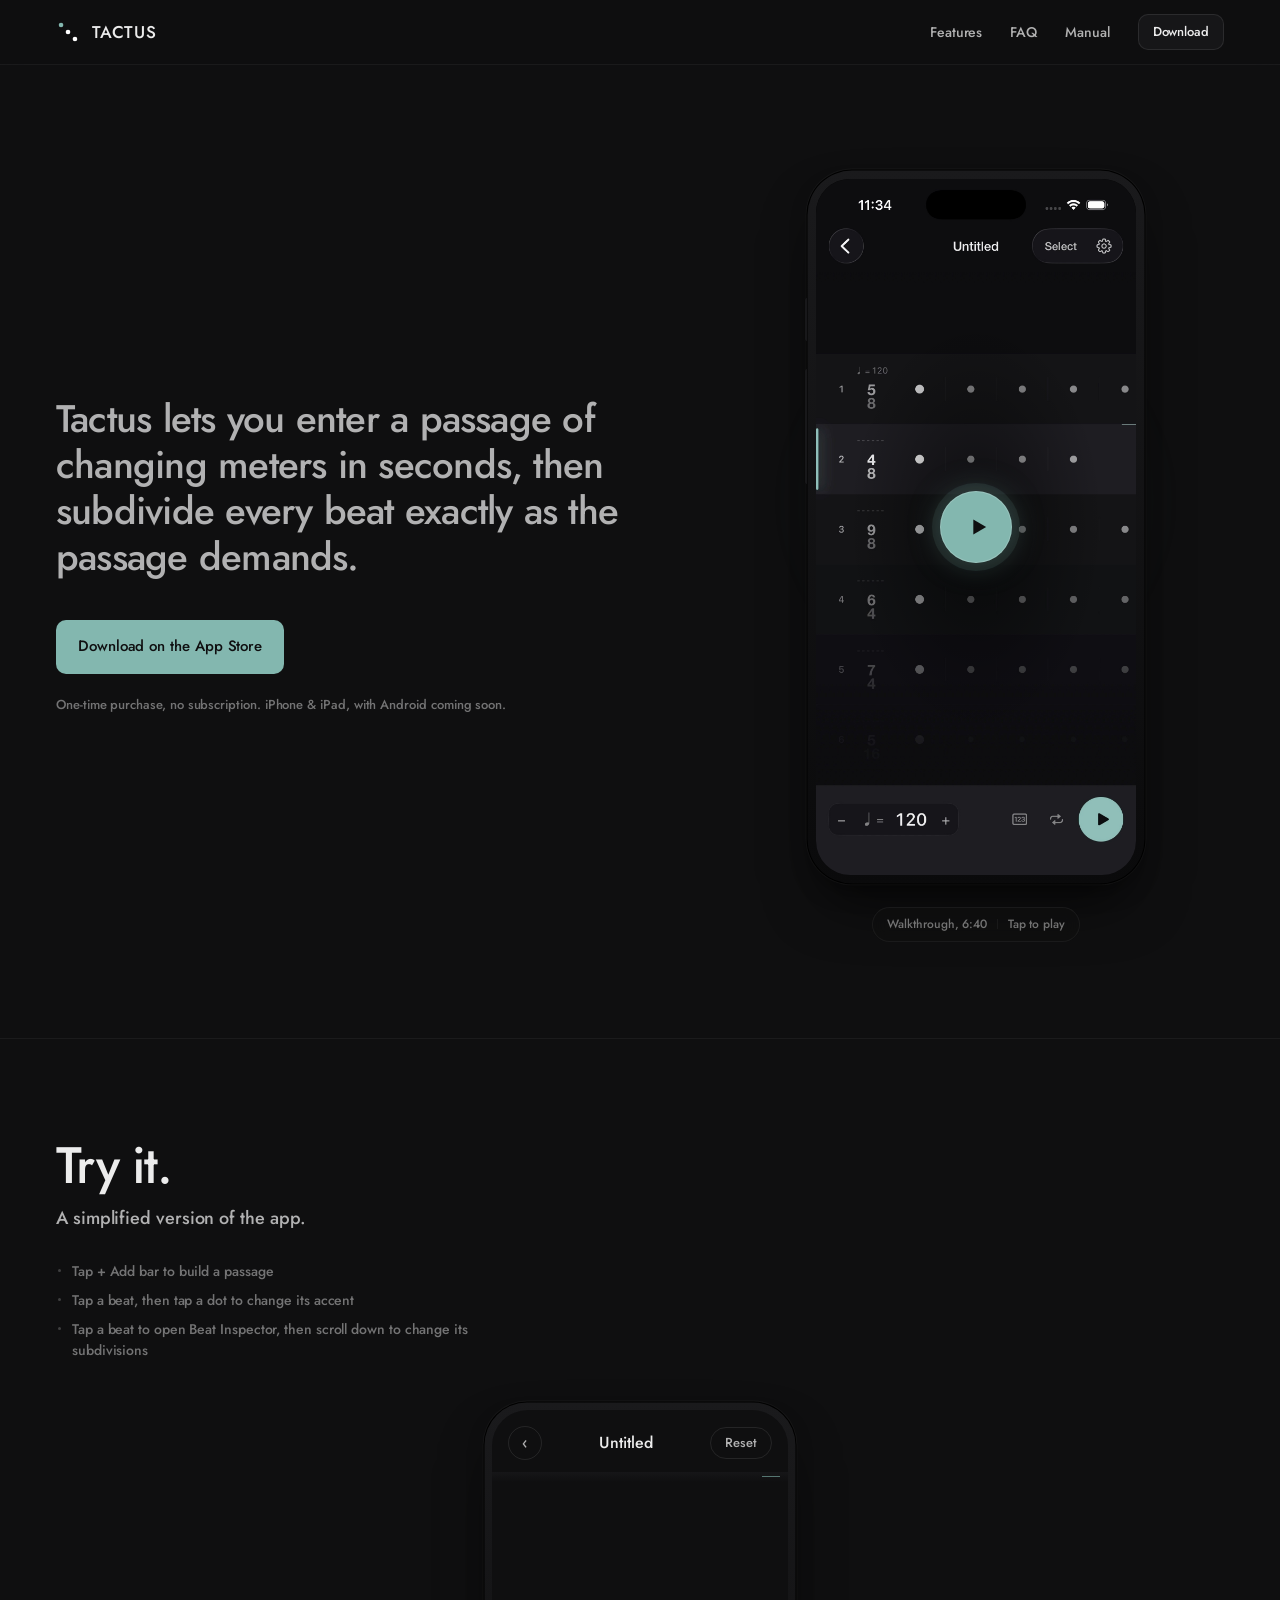
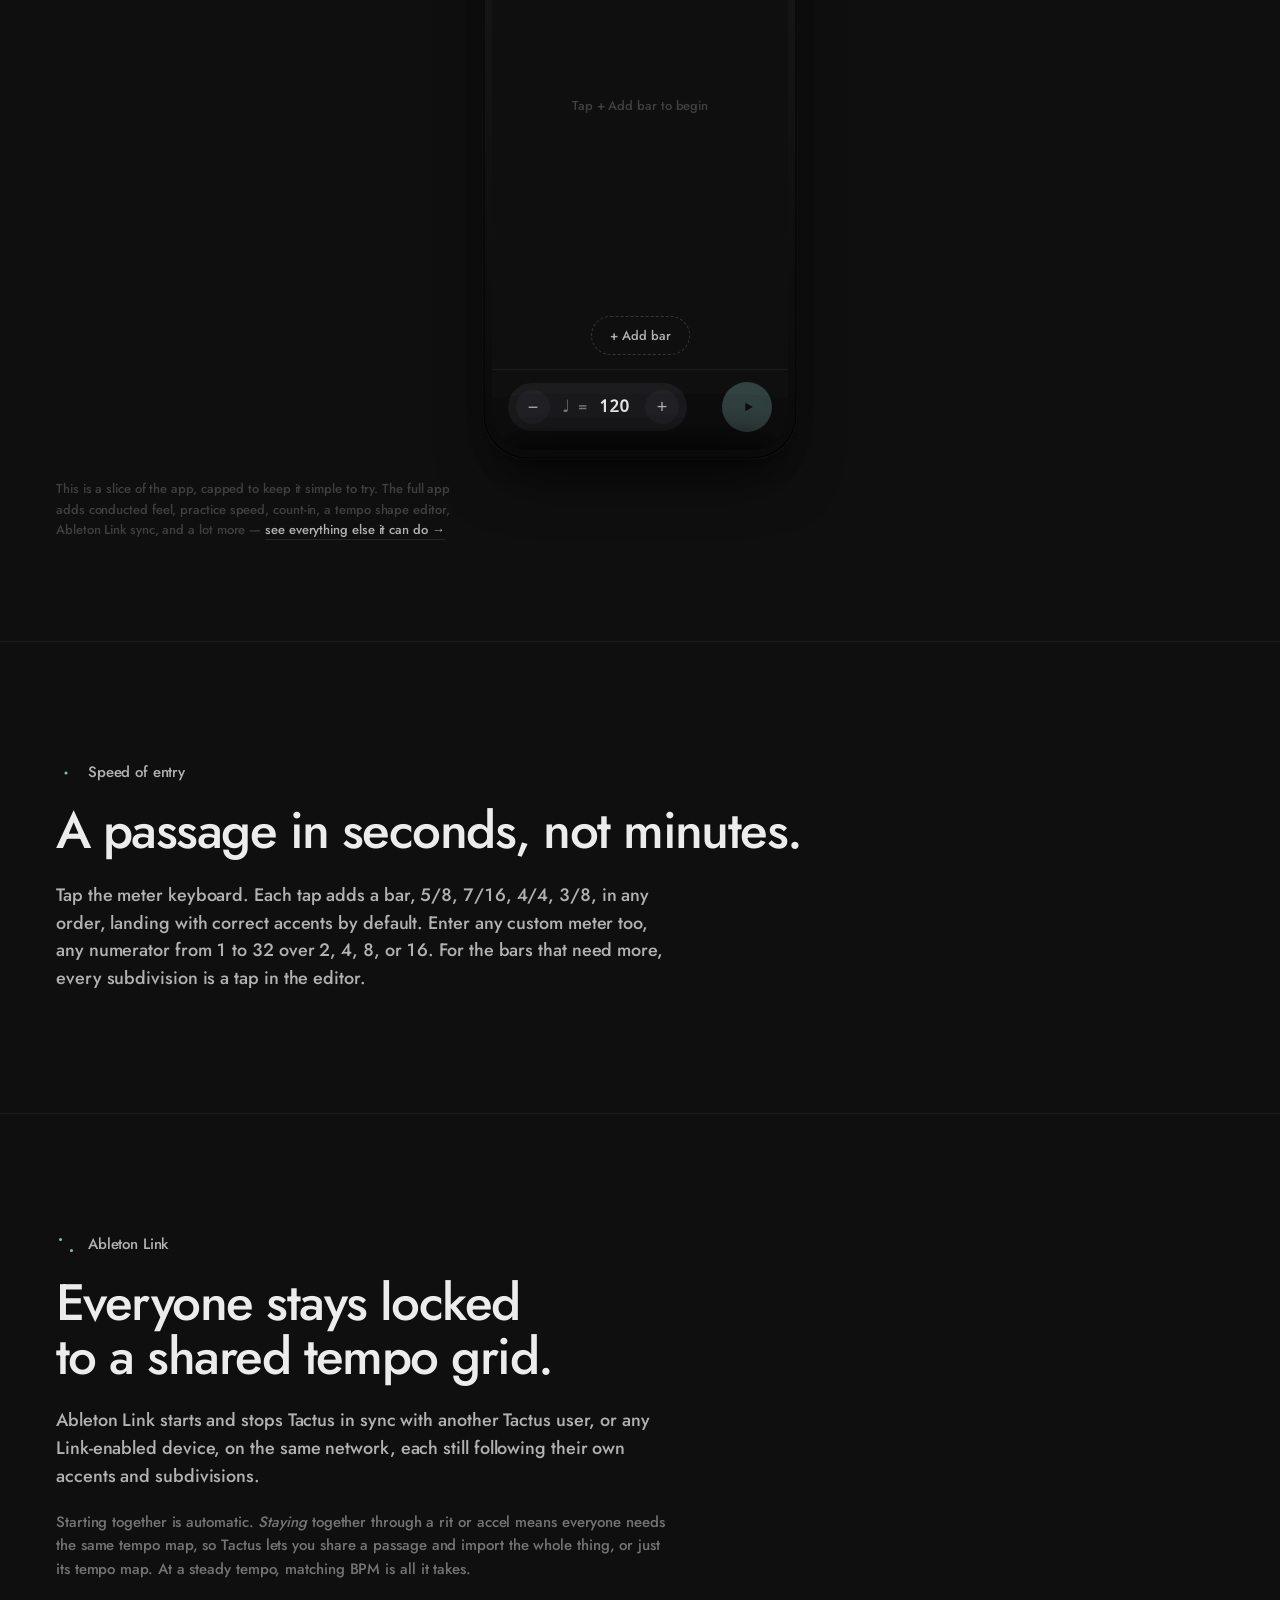
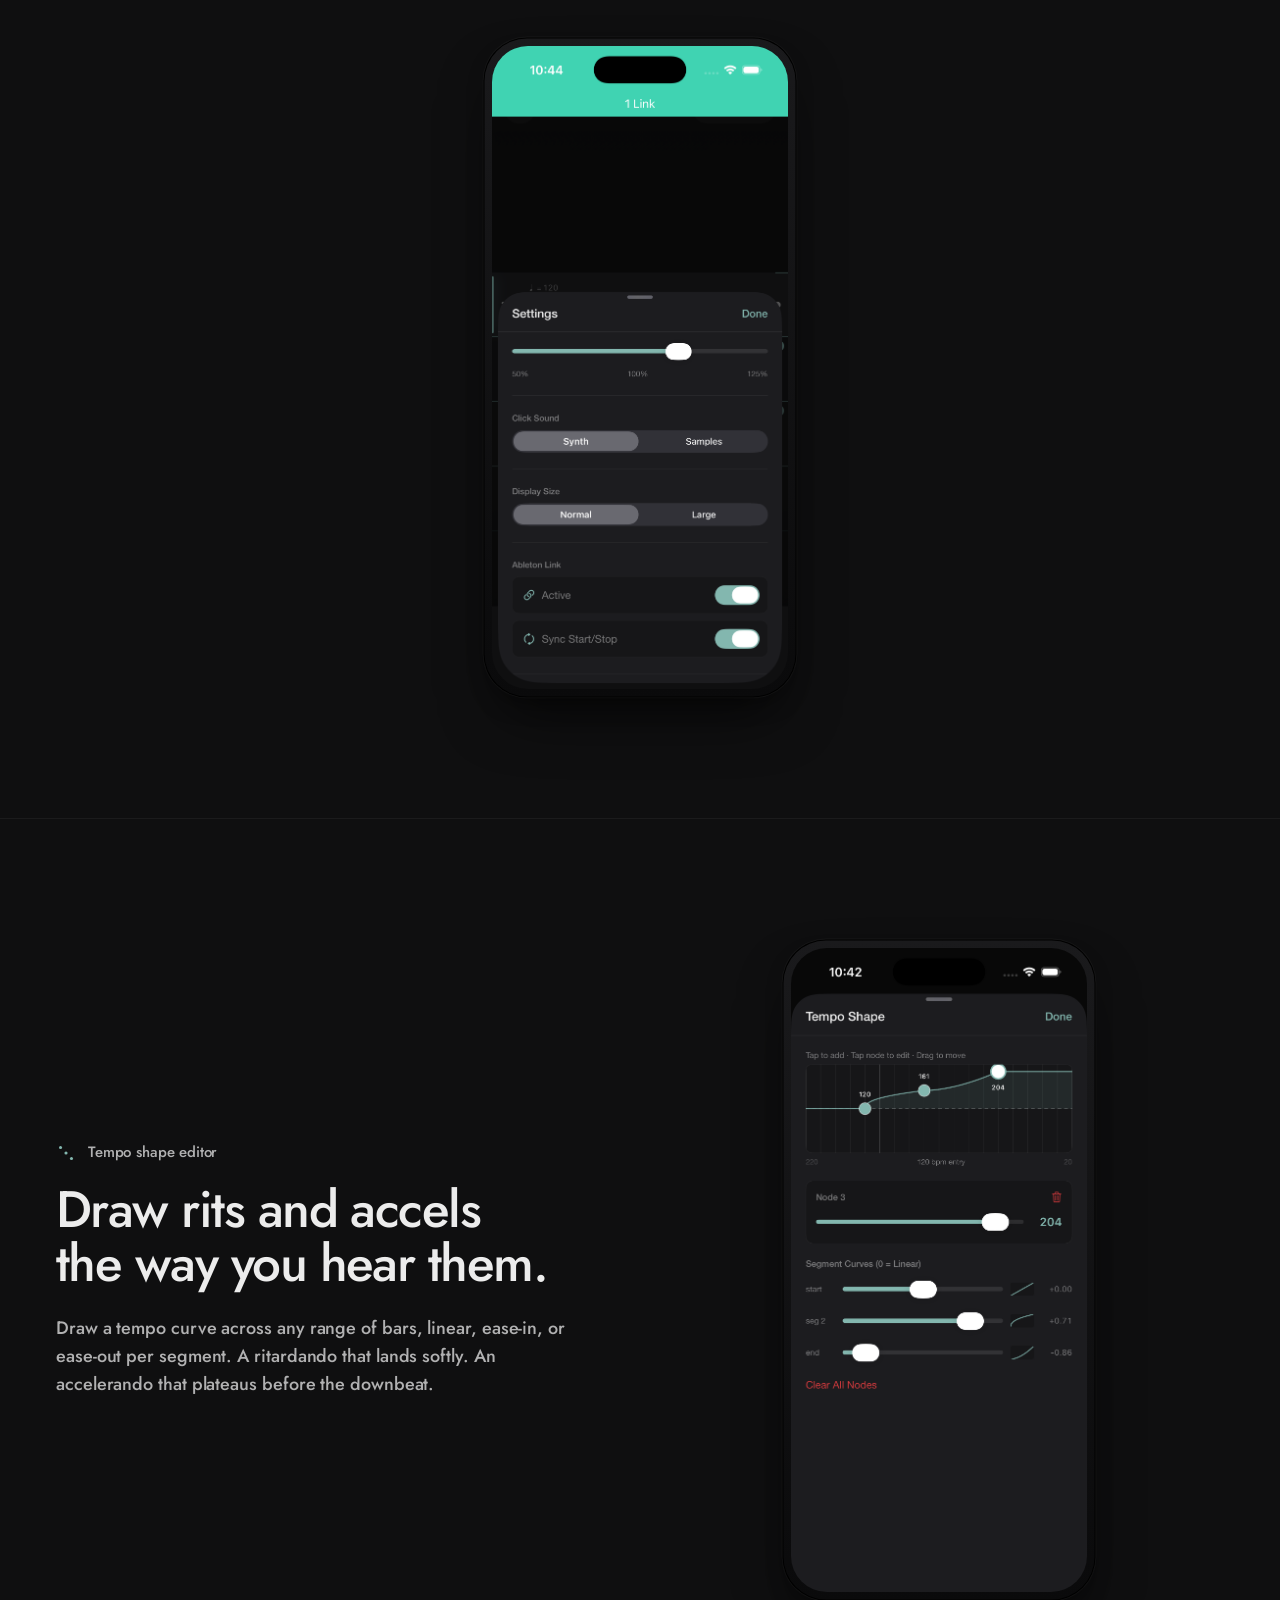
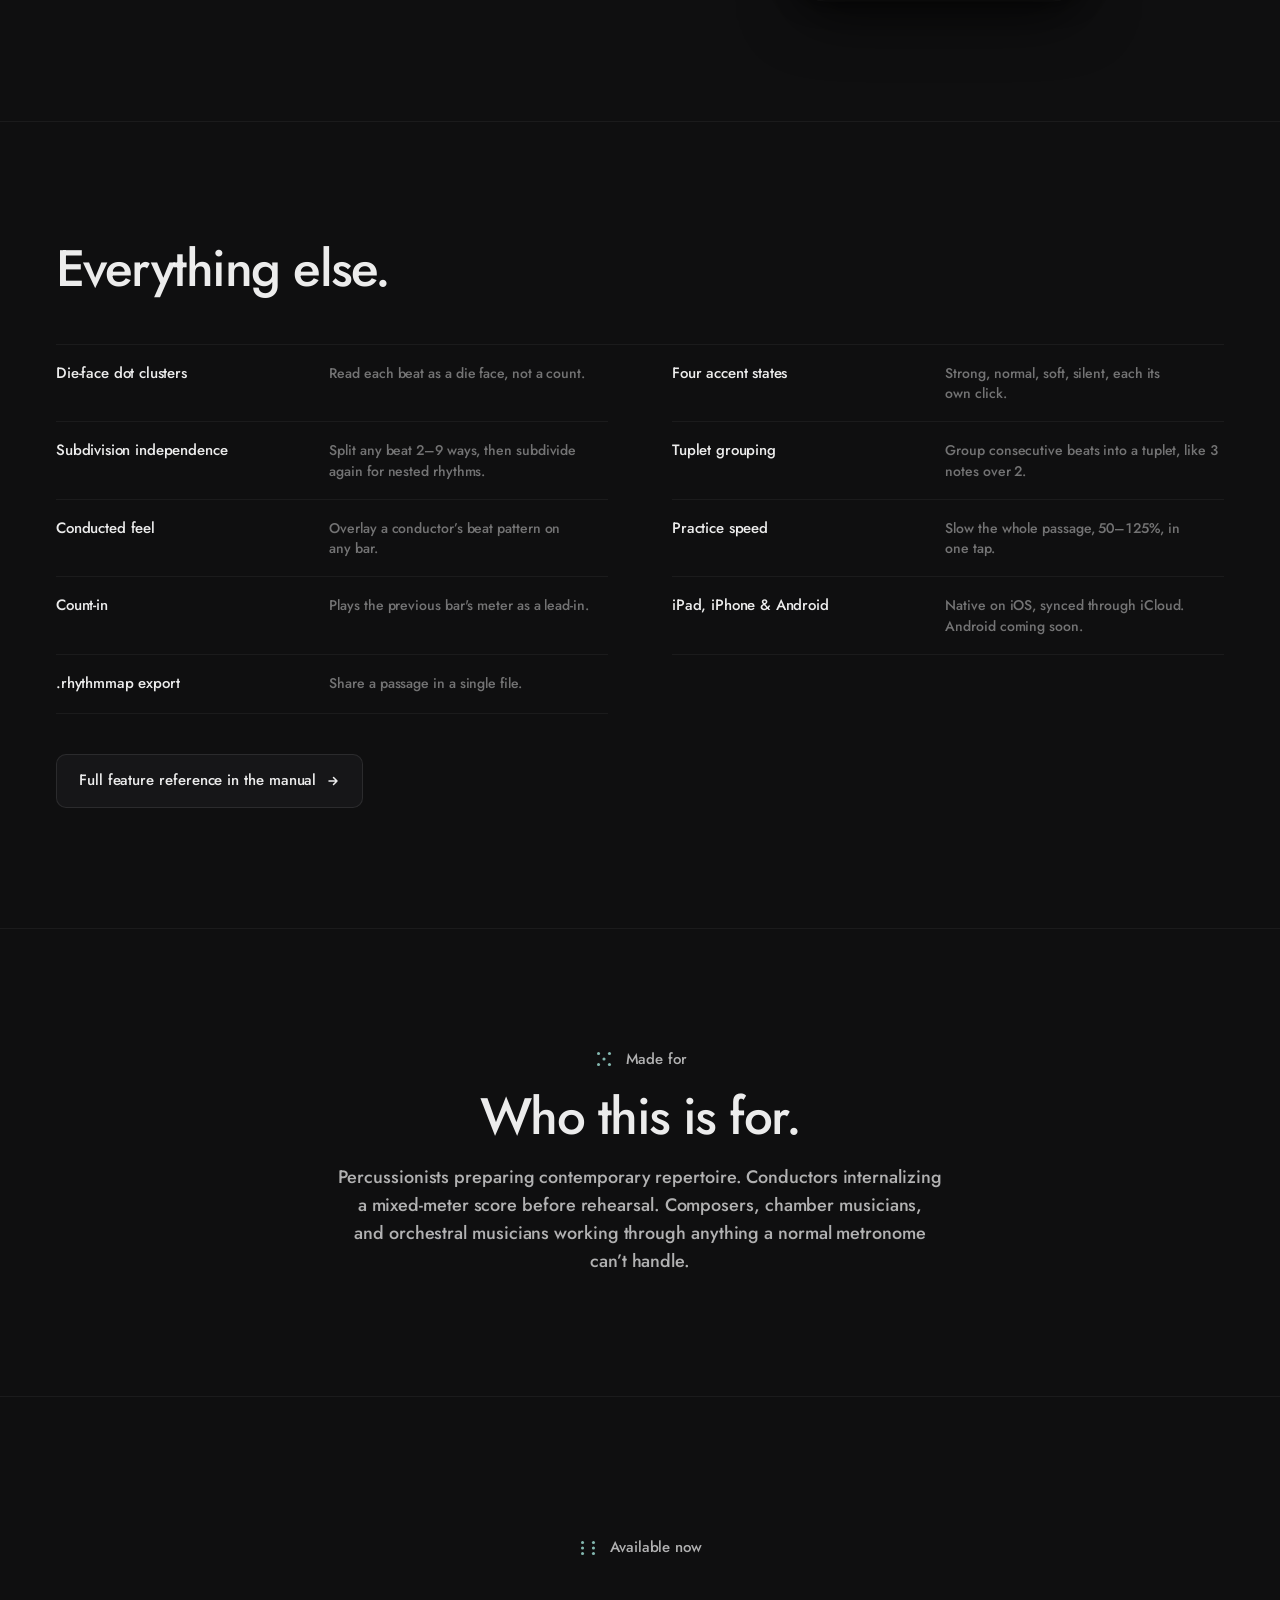
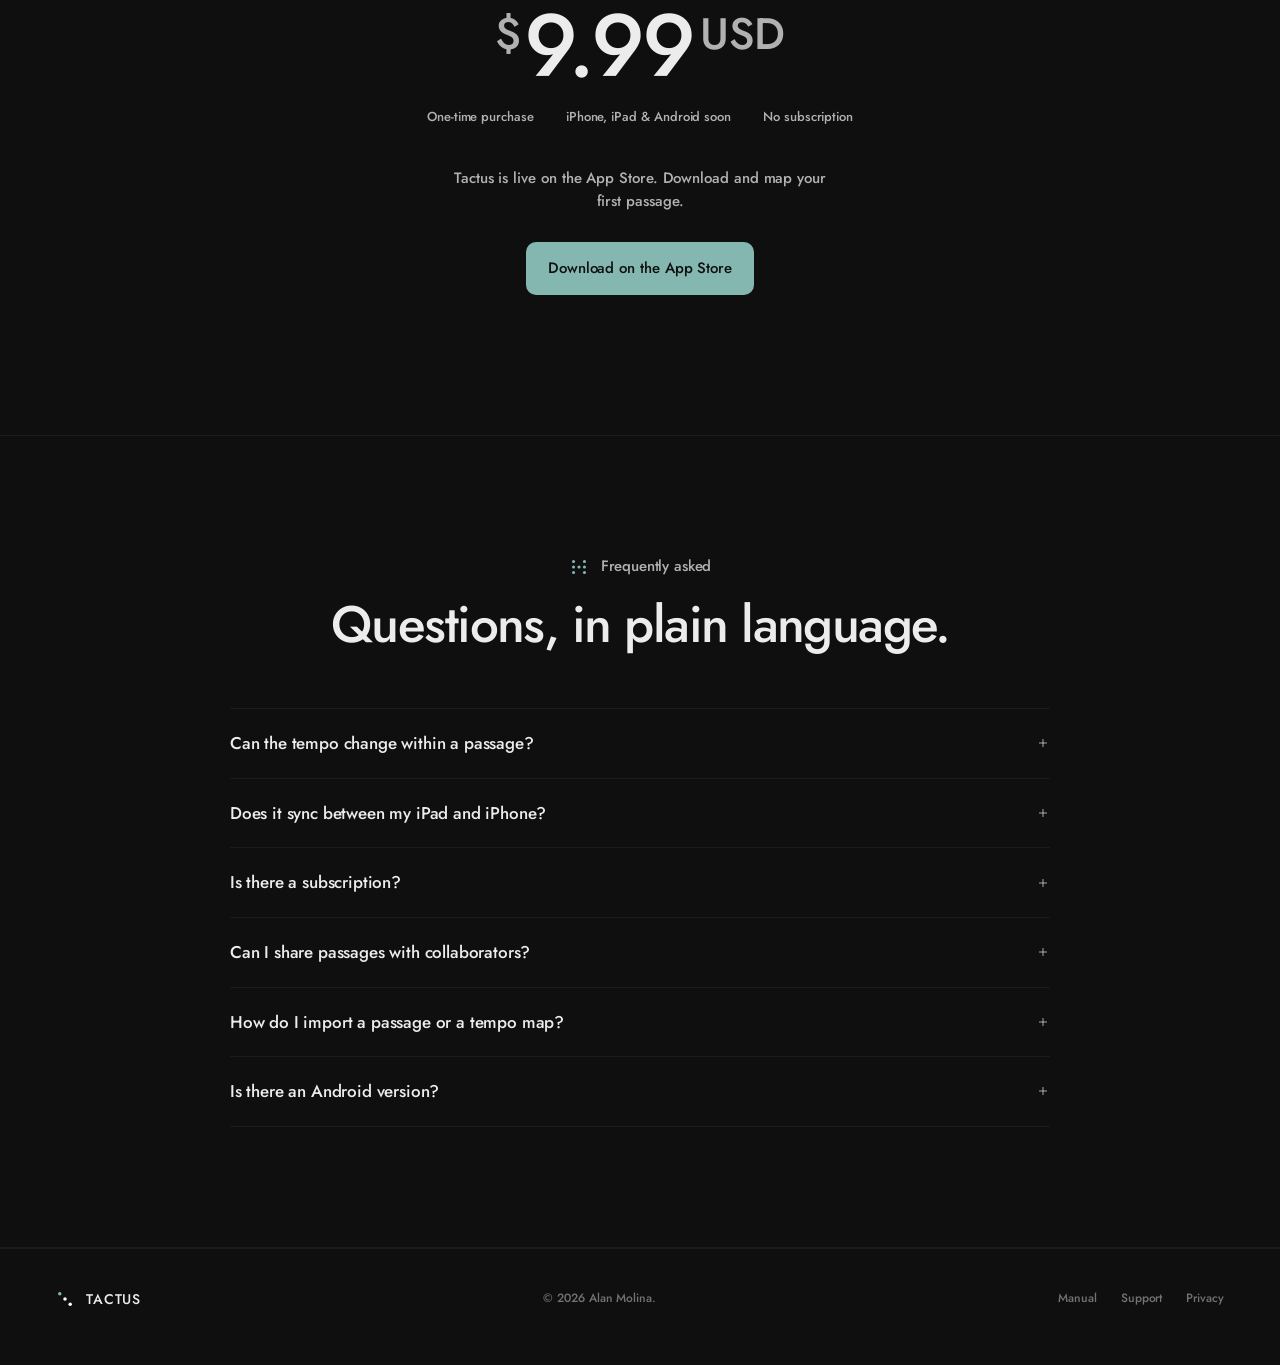
==== commit a7b10728: "Grow the demo widget so Beat Inspector fits without scrolling, plug the full app Bumped #tactusDemo " ====
--- a/index.html
+++ b/index.html
@@ -357,7 +357,10 @@
     #tactusDemo {
       position: relative;
       display: flex; flex-direction: column;
-      height: 460px;
+      /* Tall enough that Beat Inspector's strip + big cluster + hint + Notes Per Beat row all
+         fit without needing its own internal scroll in the common (non-tuplet) case -- at 460px
+         reaching subdivisions required a scroll nothing hinted at. */
+      height: 640px;
       background: var(--bg);
       border-radius: 36px;
       overflow: hidden;
@@ -1087,6 +1090,15 @@
     .try-it-list::-webkit-scrollbar { width: 6px; }
     .try-it-list::-webkit-scrollbar-track { background: transparent; }
     .try-it-list::-webkit-scrollbar-thumb { background: var(--hair); border-radius: 3px; }
+    .try-it-footnote {
+      max-width: 420px; margin: 20px 0 0;
+      font-size: 13px; color: var(--fg-4); line-height: 1.6;
+    }
+    .try-it-footnote a {
+      color: var(--fg-2); text-decoration: none;
+      border-bottom: 0.5px solid var(--stroke);
+    }
+    .try-it-footnote a:hover { color: var(--accent); border-color: var(--accent); }
     .try-it-list li {
       position: relative; padding-left: 16px;
     }
@@ -1885,6 +1897,13 @@
 
         </div>
       </div>
+
+      <p class="try-it-footnote">
+        This is a slice of the app, capped to keep it simple to try. The full app adds
+        conducted feel, practice speed, count-in, a tempo shape editor, Ableton Link sync, and a
+        lot more &mdash;
+        <a href="#power-features">see everything else it can do &rarr;</a>
+      </p>
     </div>
   </section>
 
@@ -1962,7 +1981,7 @@
   </section>
 
   <!-- ── Section 07 — Power features grid ───────────────────────────── -->
-  <section class="feature" data-screen-label="05 Power features">
+  <section class="feature" id="power-features" data-screen-label="05 Power features">
     <div class="wrap">
       <h2 style="margin-bottom: 48px;">Everything else.</h2>
 
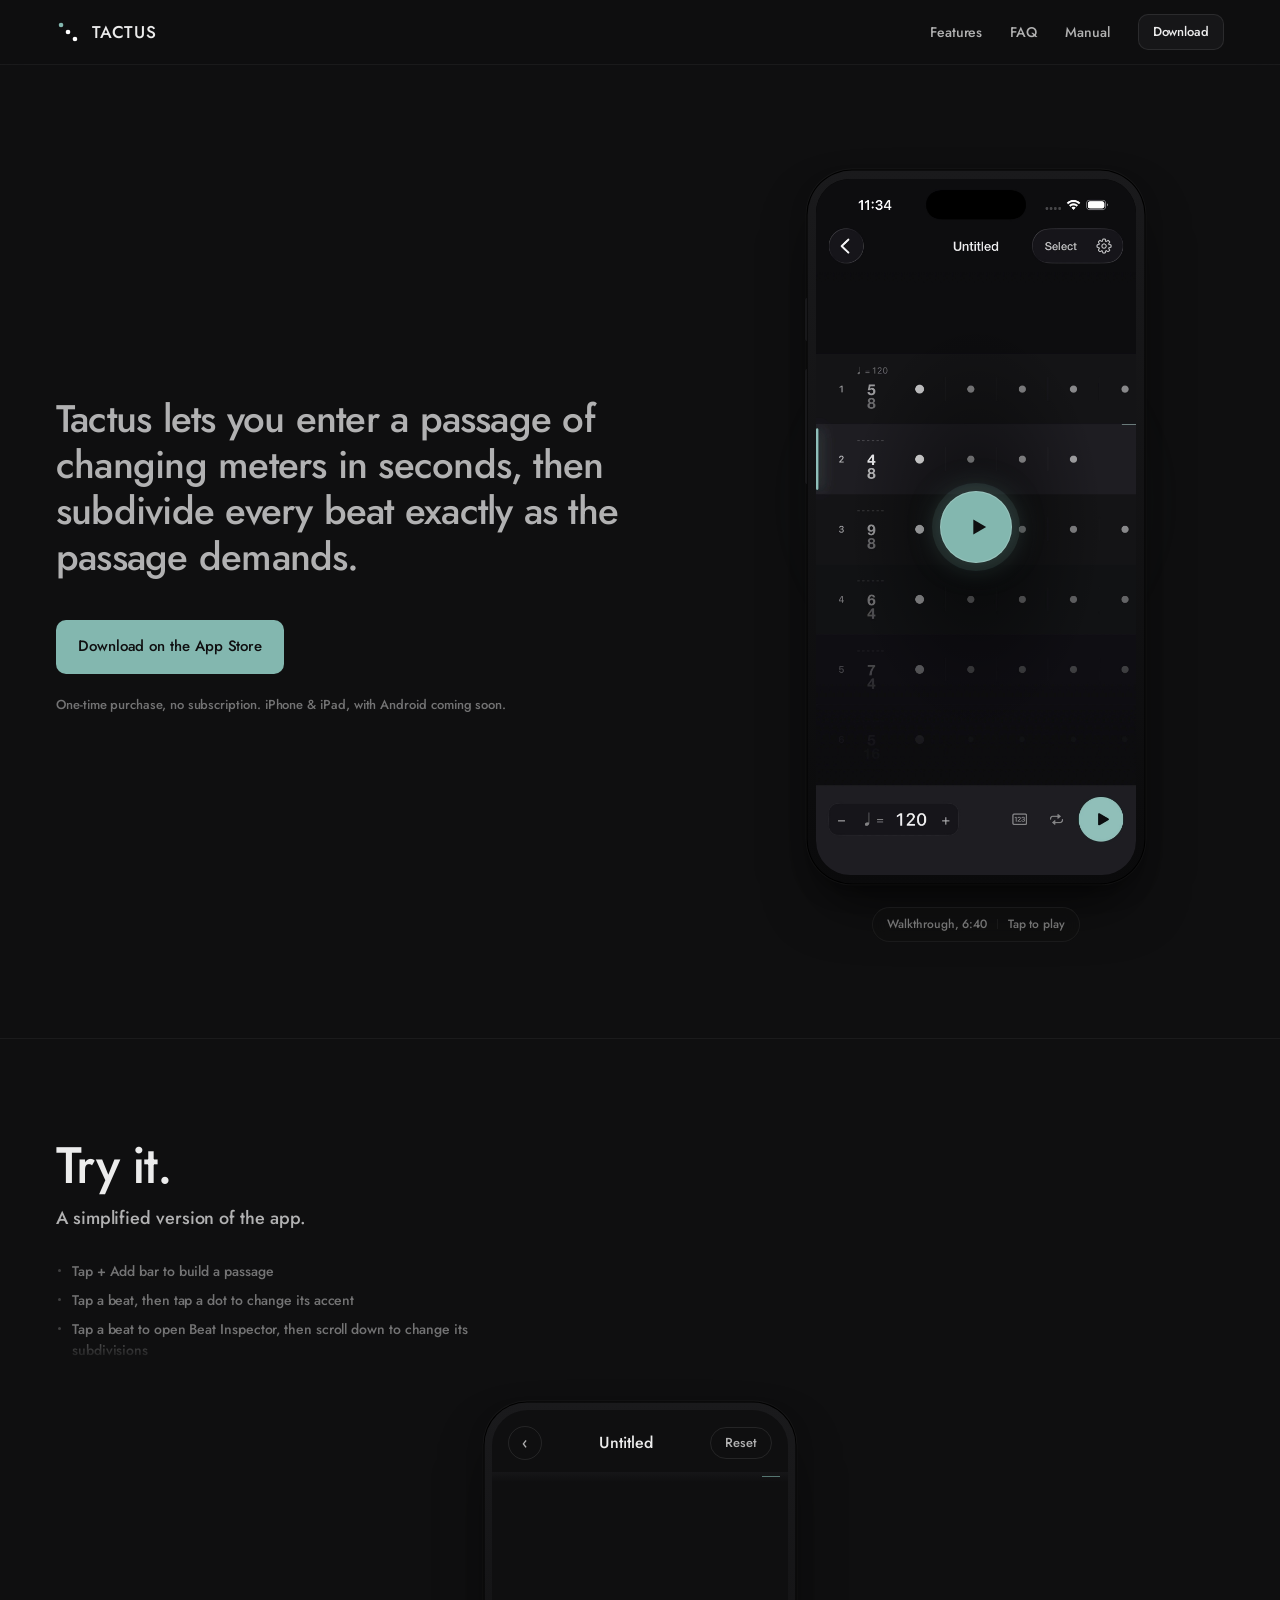
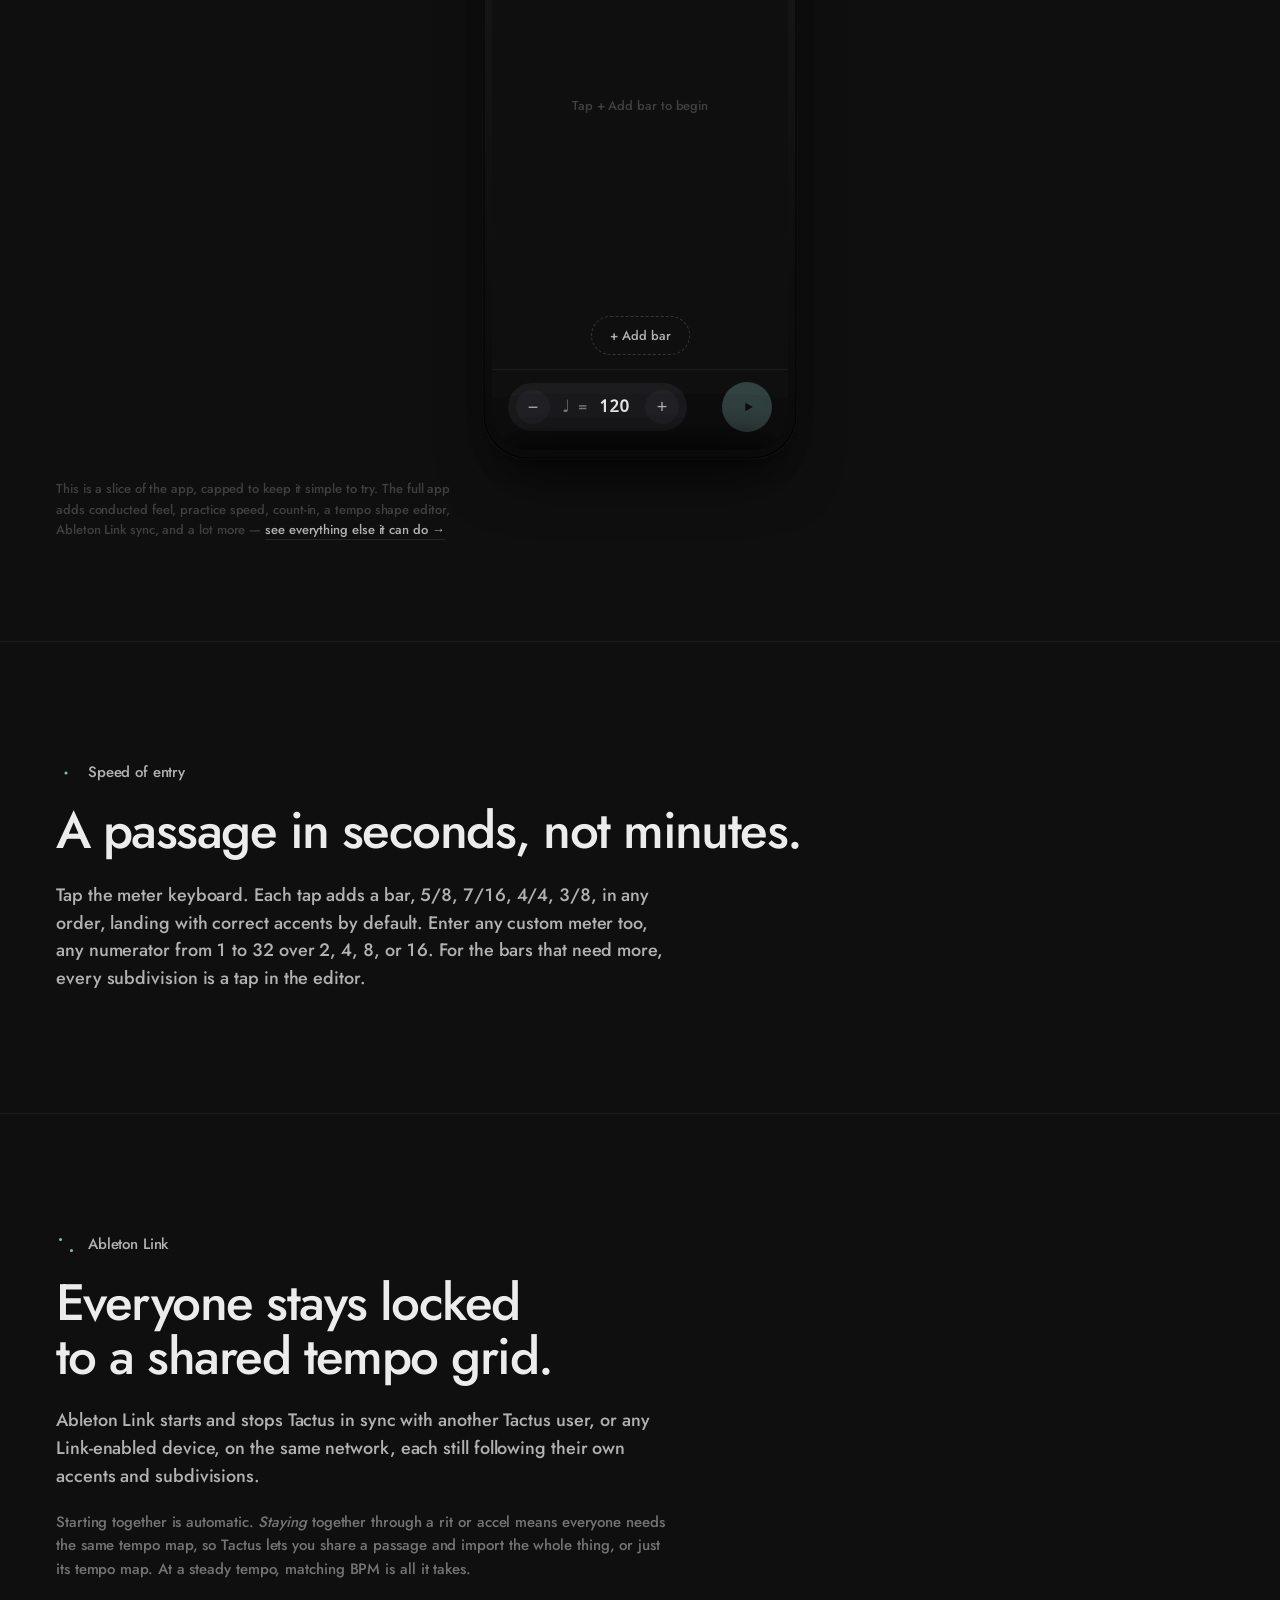
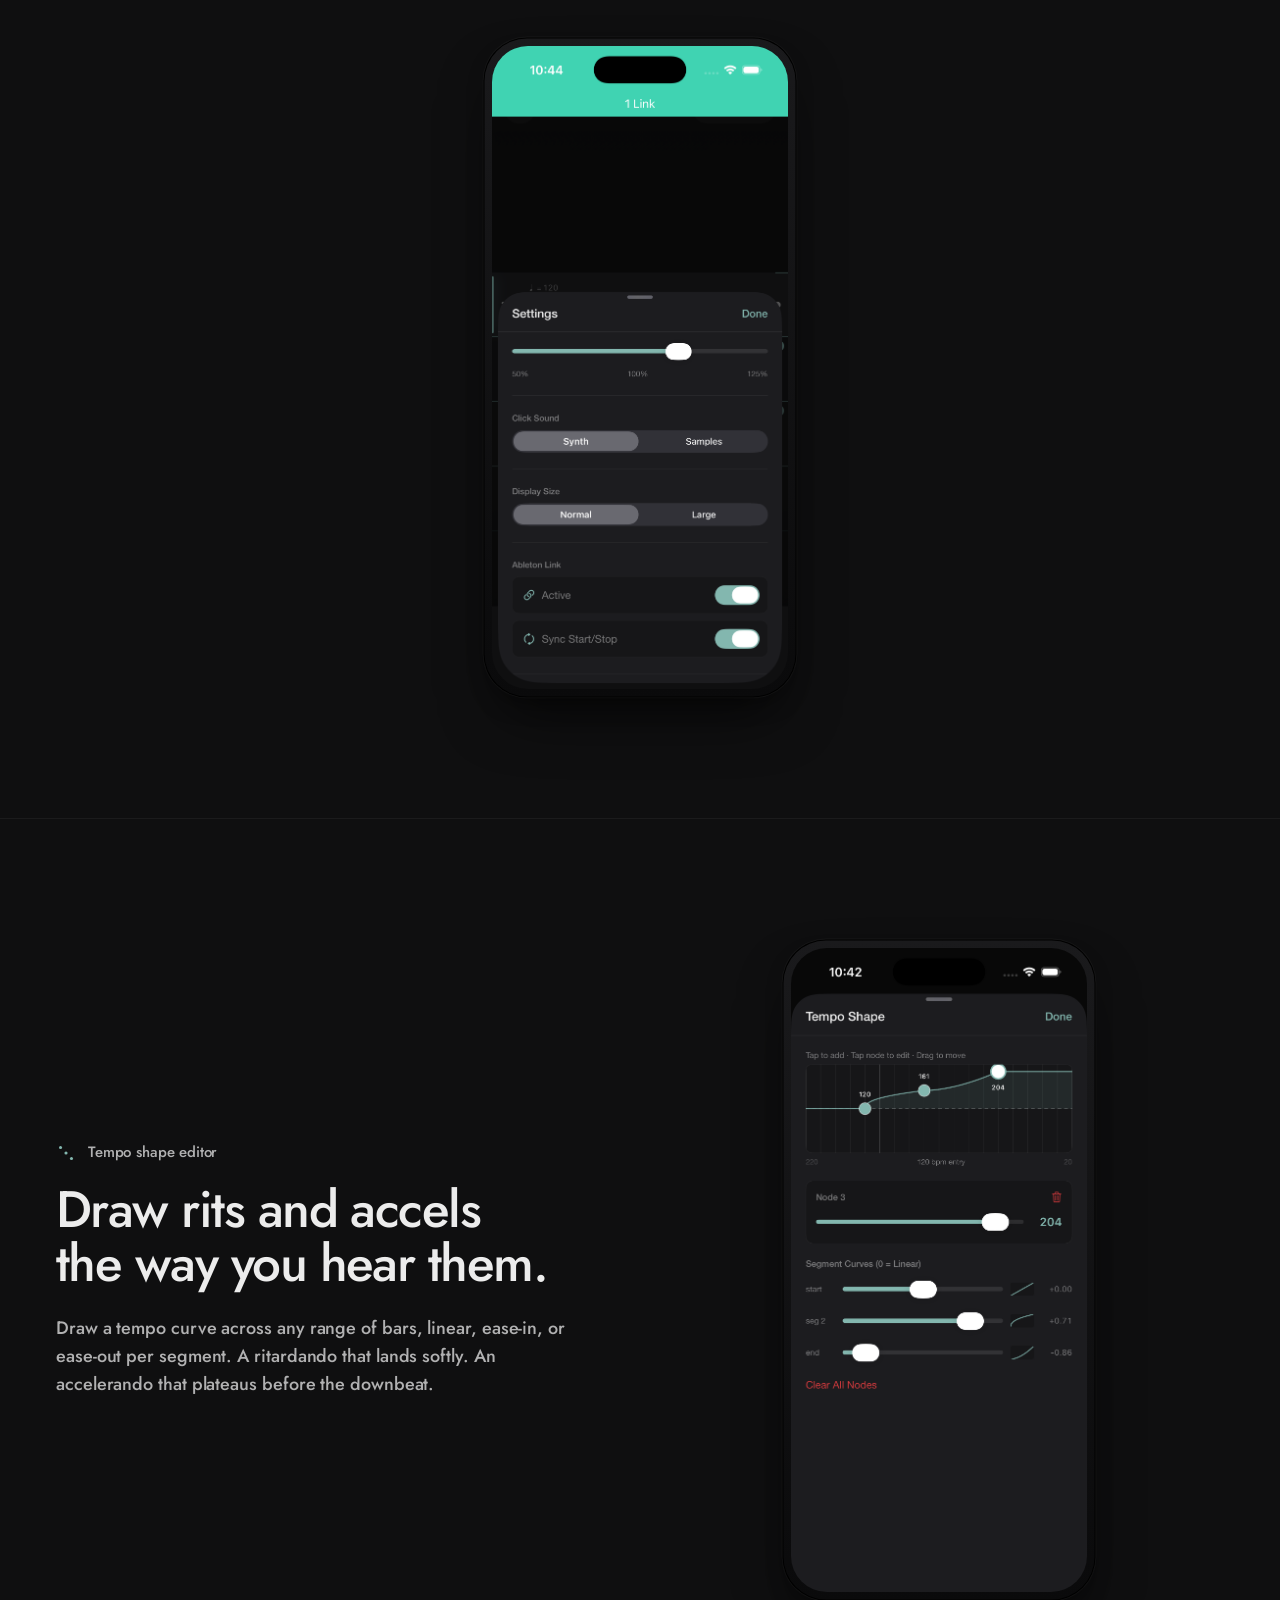
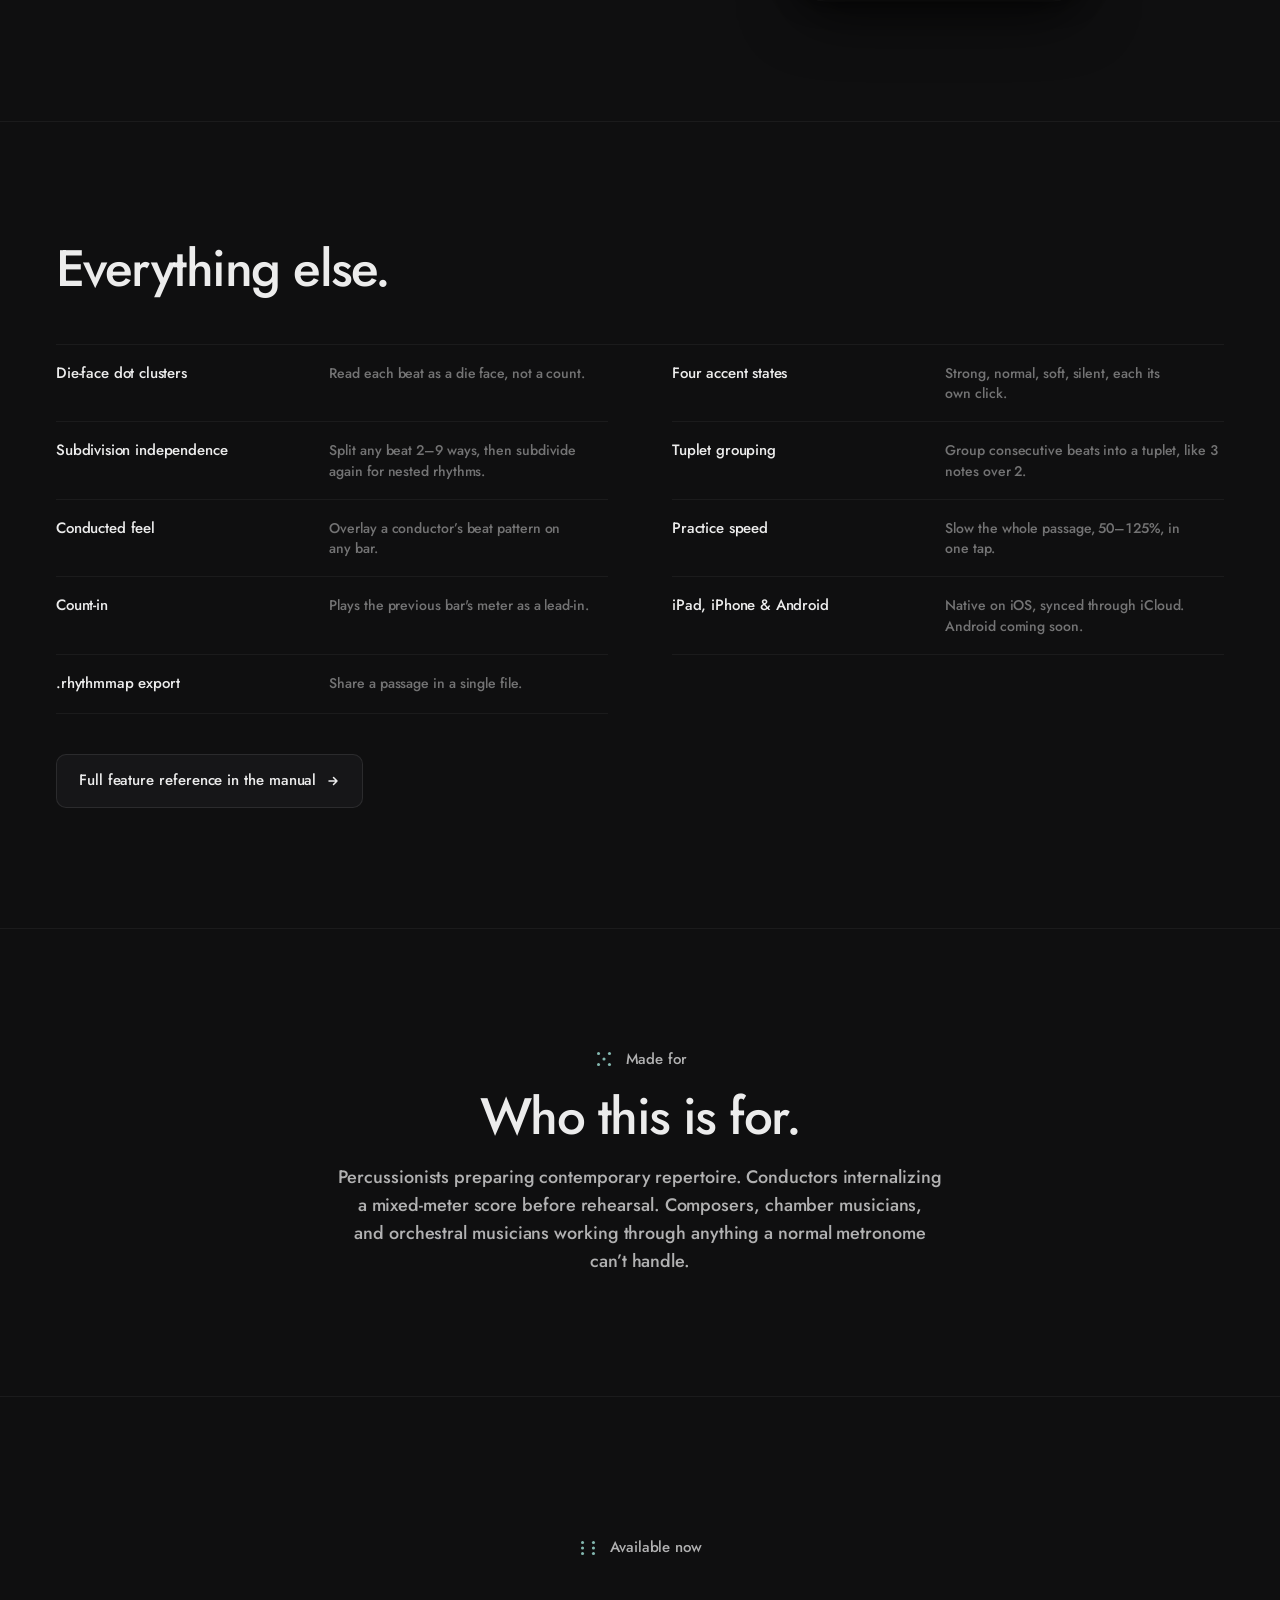
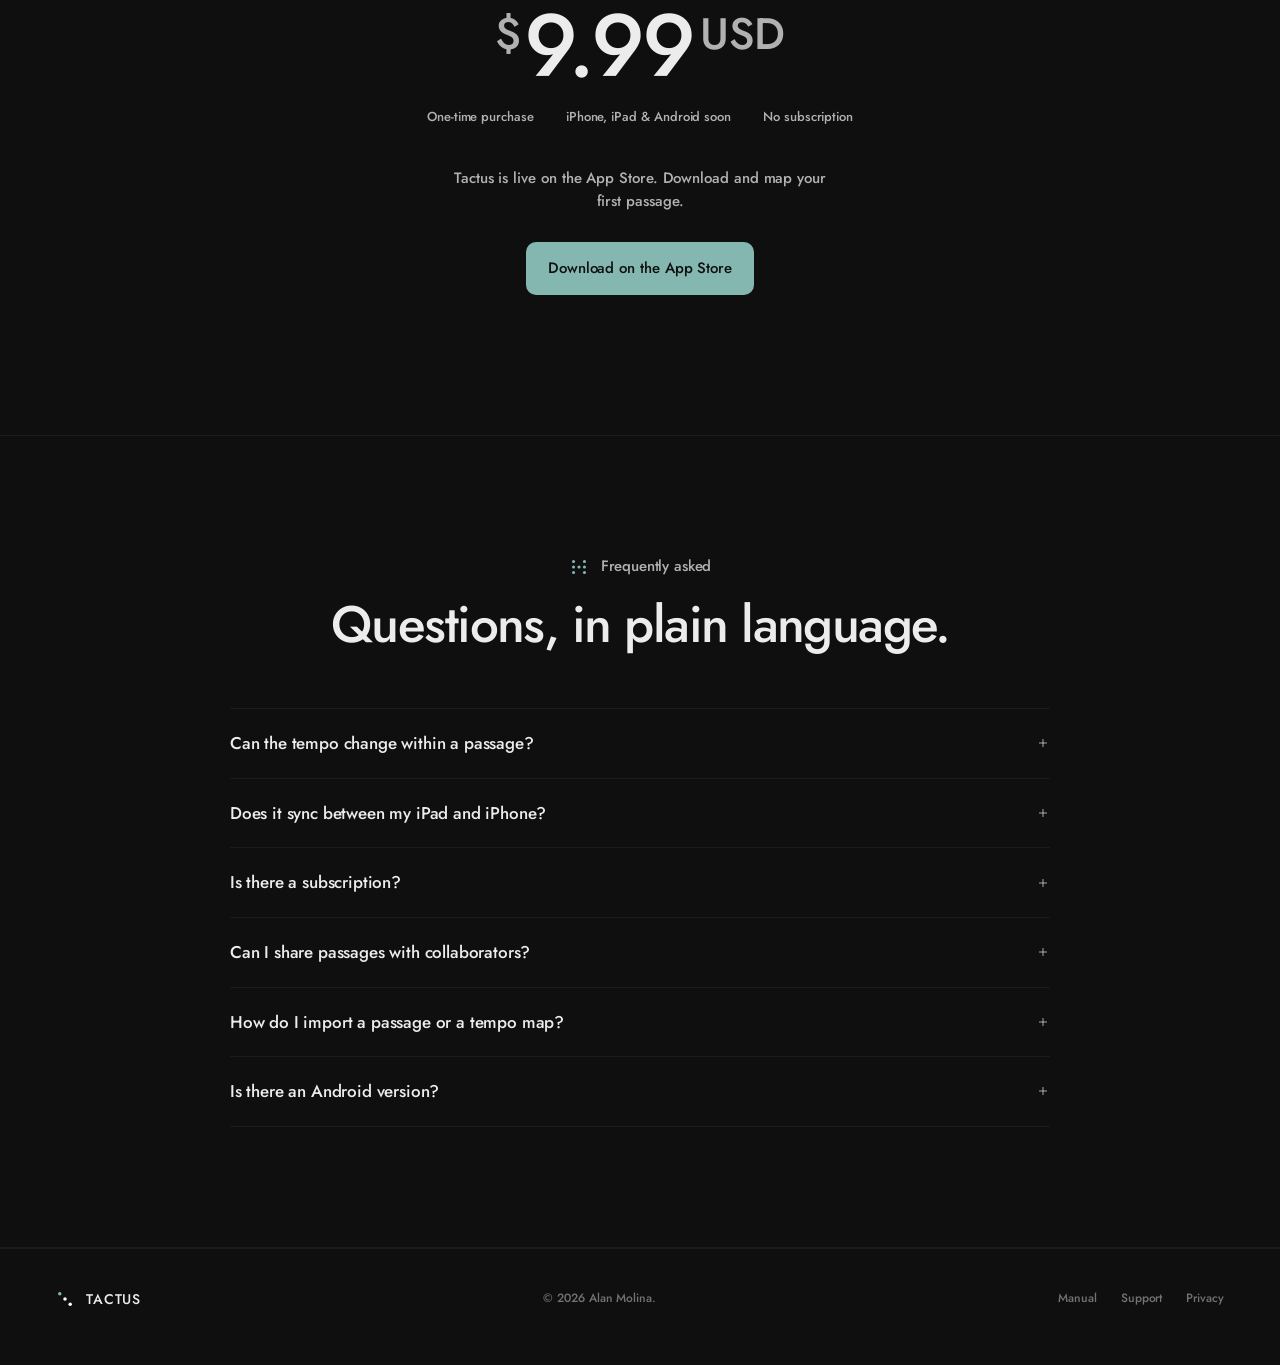
==== commit bbfafe86: "Move the focal bar to the third visible line, add a real scroll cue to Try It The focal-scroll math " ====
--- a/index.html
+++ b/index.html
@@ -1074,22 +1074,35 @@
       /* So a direct #try-it link doesn't land with the heading tucked under the sticky nav. */
       scroll-margin-top: 80px;
     }
+    /* Positioning wrapper for the bottom fade below -- that has to sit on a non-scrolling
+       ancestor, since an ::after on .try-it-list itself would just scroll away with the rest
+       of the content instead of staying put as a "there's more" cue. */
+    .try-it-list-wrap {
+      position: relative;
+      max-width: 420px; margin: 0 0 40px;
+    }
+    .try-it-list-wrap::after {
+      content: ''; position: absolute; left: 0; right: 6px; bottom: 0; height: 28px;
+      background: linear-gradient(transparent, var(--bg));
+      pointer-events: none;
+    }
     .try-it-list {
-      list-style: none; margin: 0 0 40px; padding: 0;
+      list-style: none; margin: 0; padding: 0;
       display: flex; flex-direction: column; gap: 8px;
       font-size: 14px; color: var(--fg-3); line-height: 1.5;
-      max-width: 420px;
       /* Fixed-height scroll window rather than letting the list grow -- more items (the Beat
          Inspector one included) shouldn't push the actual demo further down the page. Capped
          short of a round 4 items so the next one peeks in cut off, hinting there's more to
-         scroll rather than looking like the full list. */
+         scroll rather than looking like the full list -- backed up by the fade above and a
+         visible (not just-barely-there) scrollbar thumb, since the peek alone wasn't a strong
+         enough cue on its own. */
       max-height: 100px;
       overflow-y: auto;
       scrollbar-width: thin;
     }
     .try-it-list::-webkit-scrollbar { width: 6px; }
     .try-it-list::-webkit-scrollbar-track { background: transparent; }
-    .try-it-list::-webkit-scrollbar-thumb { background: var(--hair); border-radius: 3px; }
+    .try-it-list::-webkit-scrollbar-thumb { background: var(--fg-4); border-radius: 3px; }
     .try-it-footnote {
       max-width: 420px; margin: 20px 0 0;
       font-size: 13px; color: var(--fg-4); line-height: 1.6;
@@ -1737,13 +1750,15 @@
       <p class="lede" style="margin-bottom: 28px;">
         A simplified version of the app.
       </p>
-      <ul class="try-it-list">
-        <li>Tap + Add bar to build a passage</li>
-        <li>Tap a beat, then tap a dot to change its accent</li>
-        <li>Tap a beat to open Beat Inspector, then scroll down to change its subdivisions</li>
-        <li>Tap the tempo marker above a bar to set a tempo change</li>
-        <li>Press play</li>
-      </ul>
+      <div class="try-it-list-wrap">
+        <ul class="try-it-list">
+          <li>Tap + Add bar to build a passage</li>
+          <li>Tap a beat, then tap a dot to change its accent</li>
+          <li>Tap a beat to open Beat Inspector, then scroll down to change its subdivisions</li>
+          <li>Tap the tempo marker above a bar to set a tempo change</li>
+          <li>Press play</li>
+        </ul>
+      </div>
 
       <div class="app-shot tactus-demo-shot">
         <div class="tactus-demo" id="tactusDemo" role="group" aria-label="Interactive Tactus demo: build and play a passage">
@@ -2681,21 +2696,21 @@
         });
         // Top and bottom spacers — without room to scroll "past" both ends, the
         // browser clamps scrollTop at the natural content edges, so bar 1 could
-        // never rest on the second line (nothing to scroll into above it) and
+        // never rest on the third line (nothing to scroll into above it) and
         // the last couple of bars could never be pulled up to it either (nothing
         // below). Both spacers fake that room; the top one is what makes bar 1
-        // sit on line 2 with blank space above it, same as every other bar.
+        // sit on line 3 with blank space above it, same as every other bar.
         const containerHeight = barsEl.getBoundingClientRect().height;
         const firstBar = barsEl.querySelector('.bar');
         const rowH = firstBar.getBoundingClientRect().height;
-        barsEl.style.scrollPaddingTop = rowH + 'px';
+        barsEl.style.scrollPaddingTop = (2 * rowH) + 'px';
         const topSpacer = document.createElement('div');
         topSpacer.setAttribute('aria-hidden', 'true');
-        topSpacer.style.height = rowH + 'px';
+        topSpacer.style.height = (2 * rowH) + 'px';
         barsEl.insertBefore(topSpacer, firstBar);
         const bottomSpacer = document.createElement('div');
         bottomSpacer.setAttribute('aria-hidden', 'true');
-        bottomSpacer.style.height = Math.max(0, containerHeight - 2 * rowH) + 'px';
+        bottomSpacer.style.height = Math.max(0, containerHeight - 3 * rowH) + 'px';
         barsEl.appendChild(bottomSpacer);
         positionFocalTick();
         applyActiveBar();
@@ -2705,7 +2720,7 @@
         const tick = document.getElementById('tdFocalTick');
         const sampleBar = barsEl.querySelector('.bar');
         const rowH = sampleBar ? sampleBar.getBoundingClientRect().height : 58;
-        tick.style.top = rowH + 'px';
+        tick.style.top = (2 * rowH) + 'px';
       }
 
       // ── Add Bars sheet ─────────────────────────────────────────────
@@ -3181,16 +3196,17 @@
         dot.classList.remove('hit'); void dot.offsetWidth; dot.classList.add('hit');
       }
       const FOCAL_OPACITY = [1.00, 0.78, 0.52, 0.30]; // dist 0,1,2,3 — matches Tactus.opacity(dist:)
-      // The active bar always sits as the *second* visible line — exactly one
-      // row down from the top — so the row before it stays visible as "the bar
-      // that's past," and even bar 1 shows the same way with blank space above.
-      // Scroll-snap (see .td-bars CSS) owns the actual snap points; this just
-      // computes the target and lets native smooth scrolling get there.
+      // The active bar always sits as the *third* visible line — two rows down
+      // from the top — matching the real apps, so the two rows before it stay
+      // visible as "the bars that passed," and even bar 1 shows the same way
+      // with blank space above. Scroll-snap (see .td-bars CSS) owns the actual
+      // snap points; this just computes the target and lets native smooth
+      // scrolling get there.
       function calcFocalScrollTop(barEl) {
         const containerRect = barsEl.getBoundingClientRect();
         const barRect = barEl.getBoundingClientRect();
         const barAbsoluteTop = (barRect.top - containerRect.top) + barsEl.scrollTop;
-        const targetScrollTop = barAbsoluteTop - barRect.height;
+        const targetScrollTop = barAbsoluteTop - 2 * barRect.height;
         const maxScrollTop = barsEl.scrollHeight - containerRect.height;
         return Math.max(0, Math.min(targetScrollTop, maxScrollTop));
       }
@@ -3293,9 +3309,9 @@
         });
         applyFocalOpacity(activeBarIdx);
       }
-      // Which bar is resting on the focal line (the second visible line) for a
+      // Which bar is resting on the focal line (the third visible line) for a
       // given scrollTop — the inverse of calcFocalScrollTop's own math, since
-      // every bar is the same height and bar 0 starts one row down (top spacer).
+      // every bar is the same height and bar 0 starts two rows down (top spacer).
       // ±0.55 dead band around the current active index -- matches the real app's own drag
       // handler (FocalBarList.kt) exactly. Without it, a plain Math.round flips the highlight
       // back and forth on the smallest scroll wobble near the halfway point between two bars,
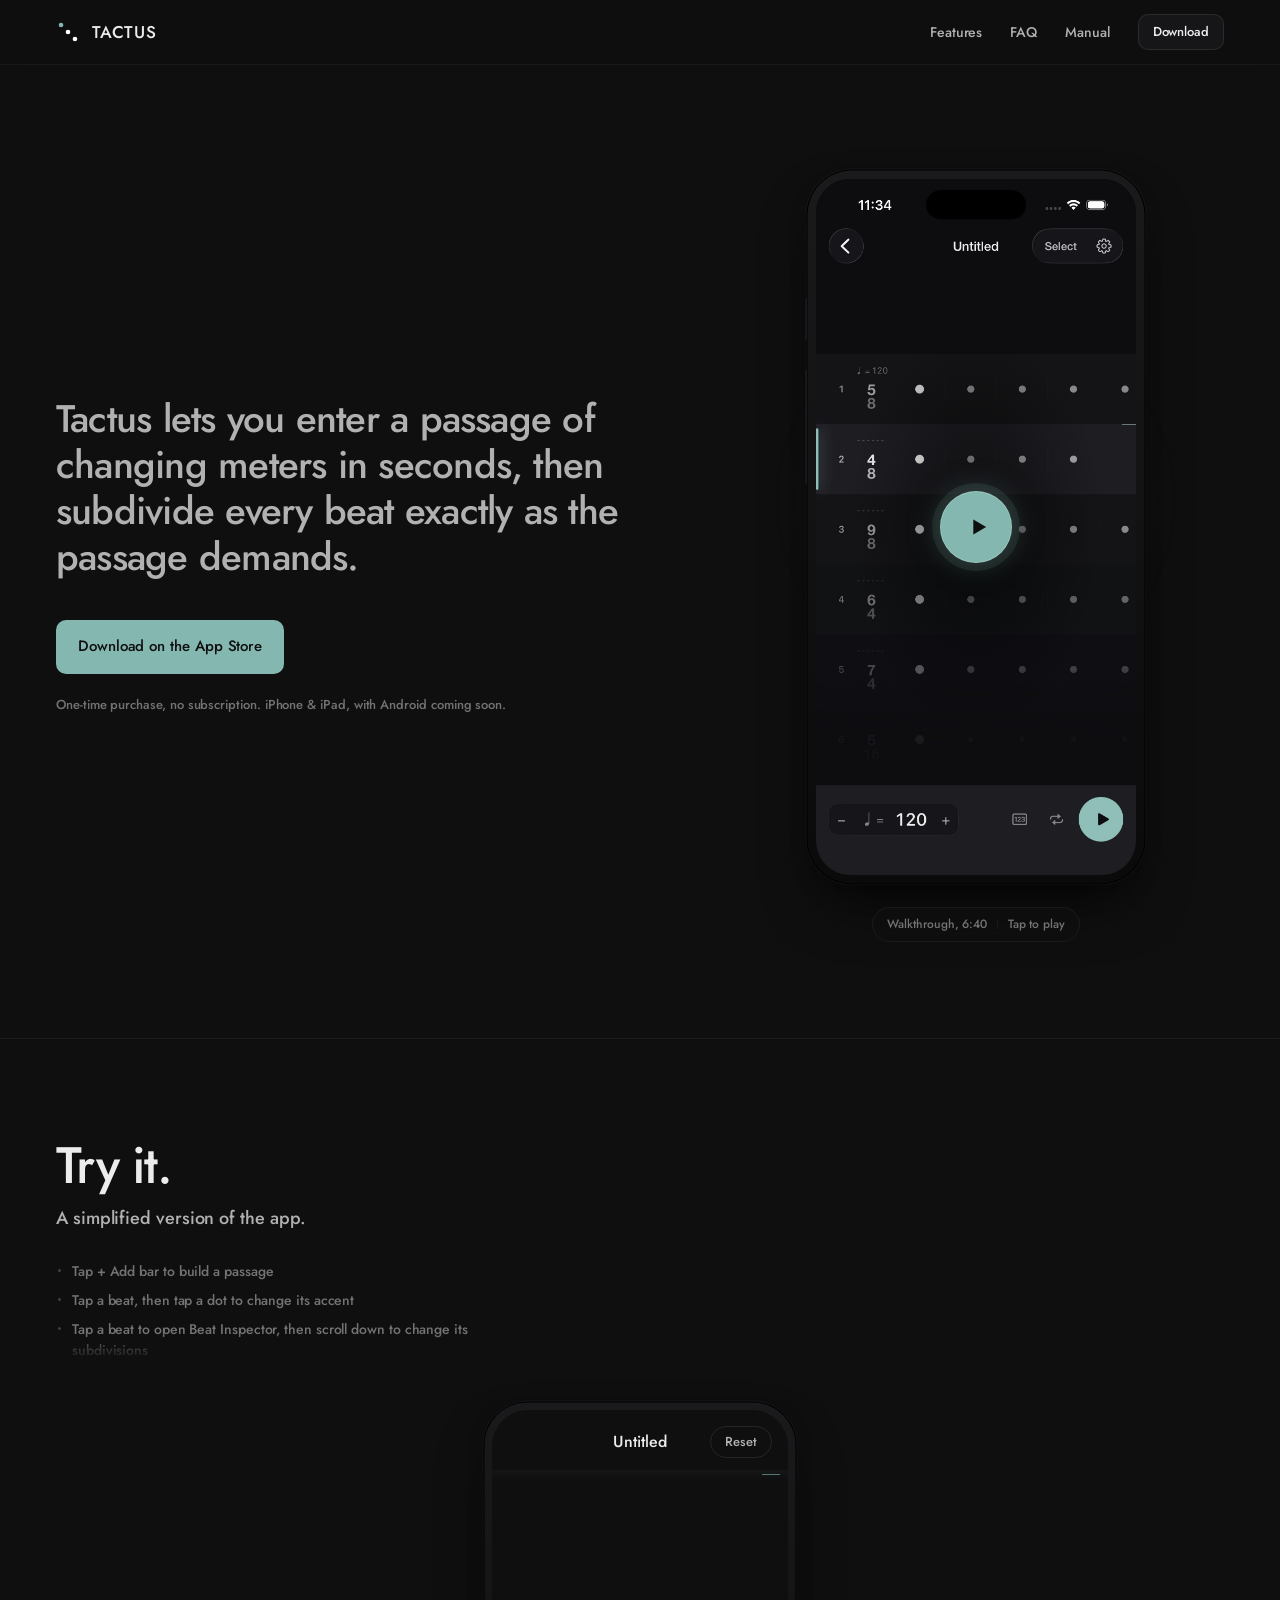
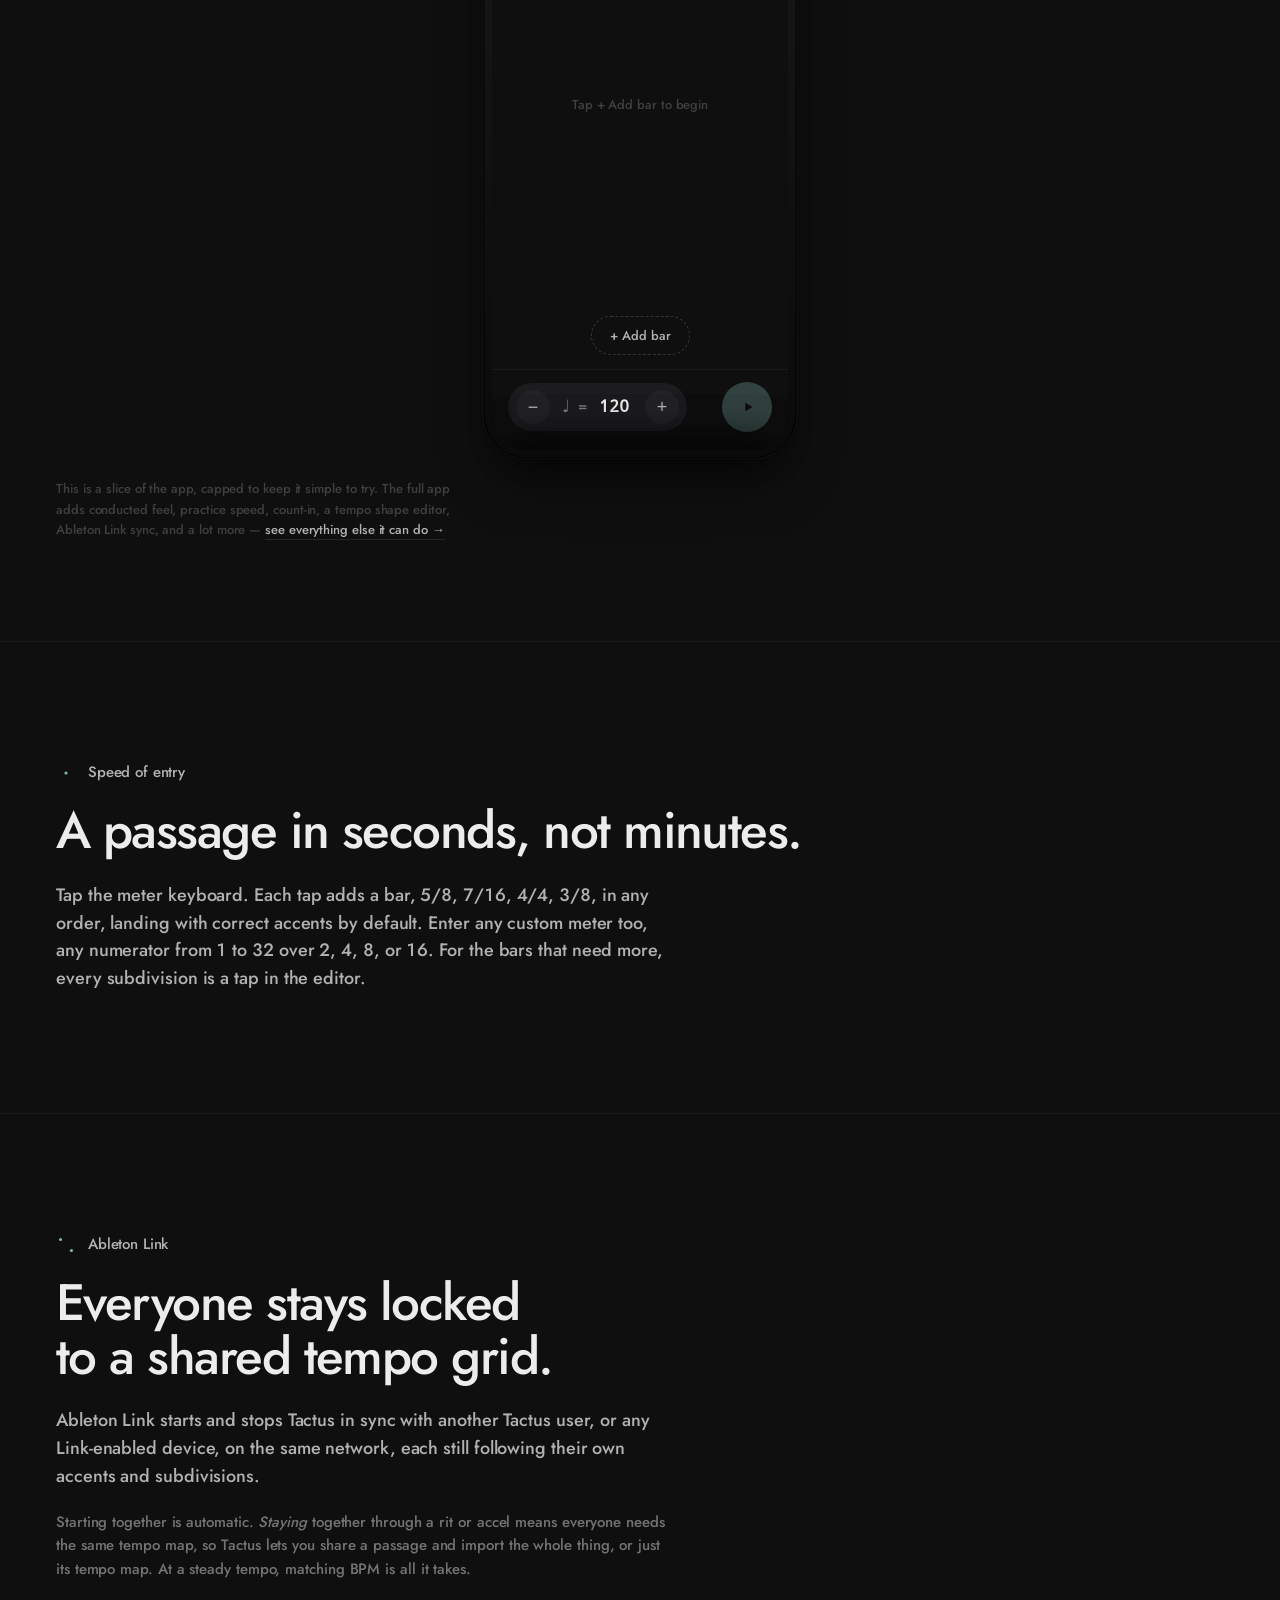
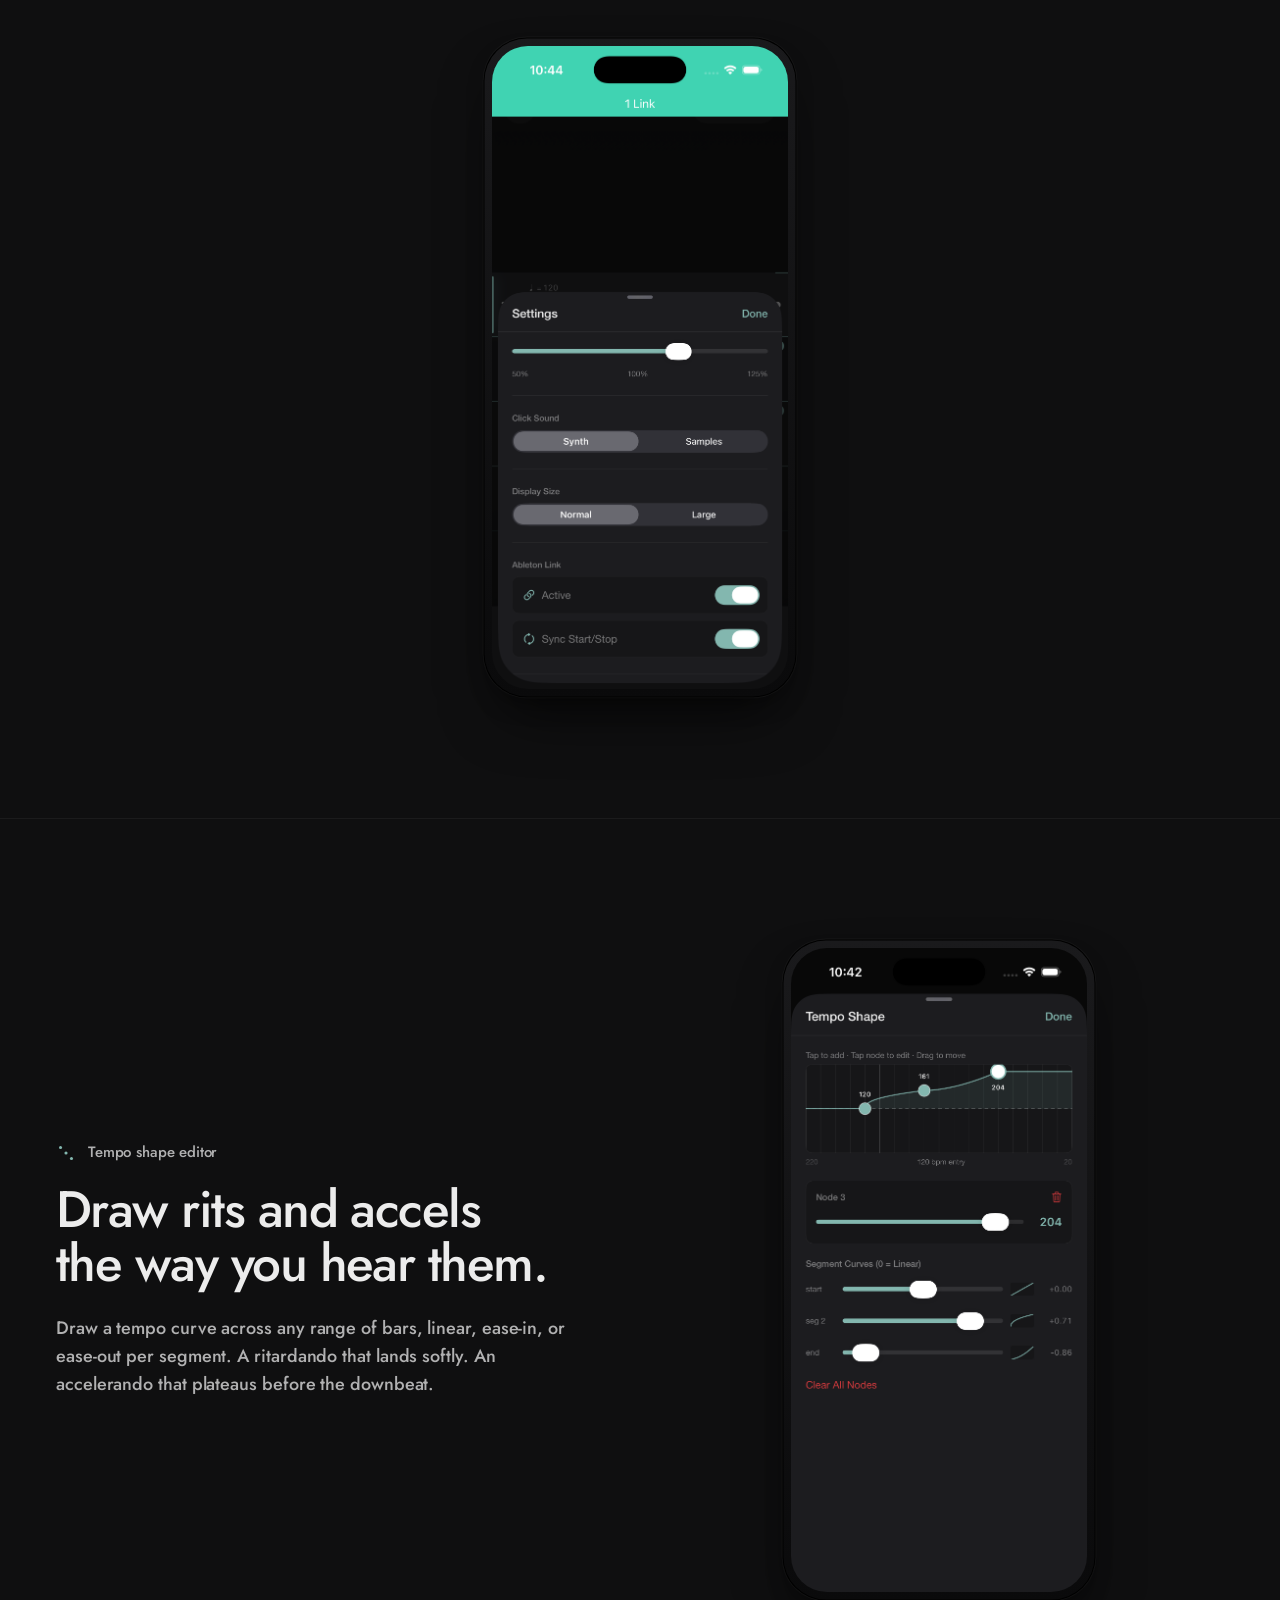
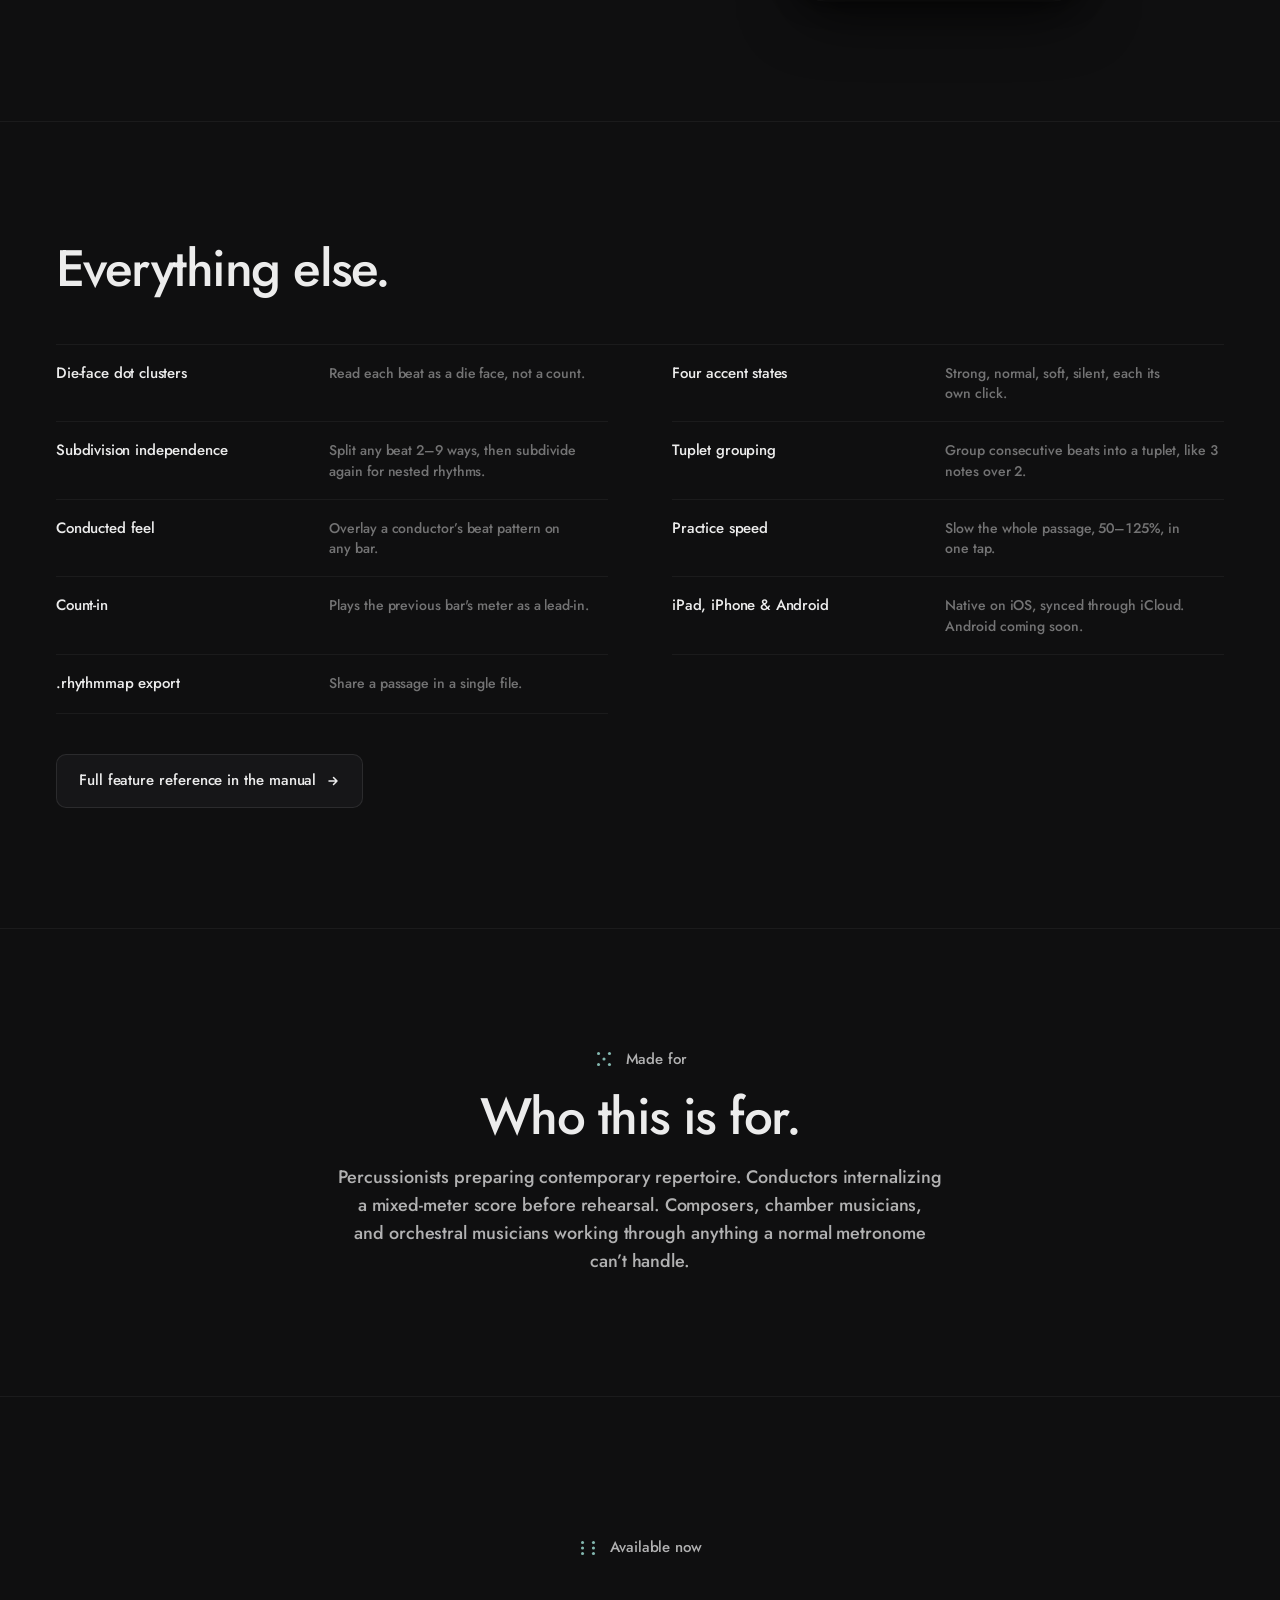
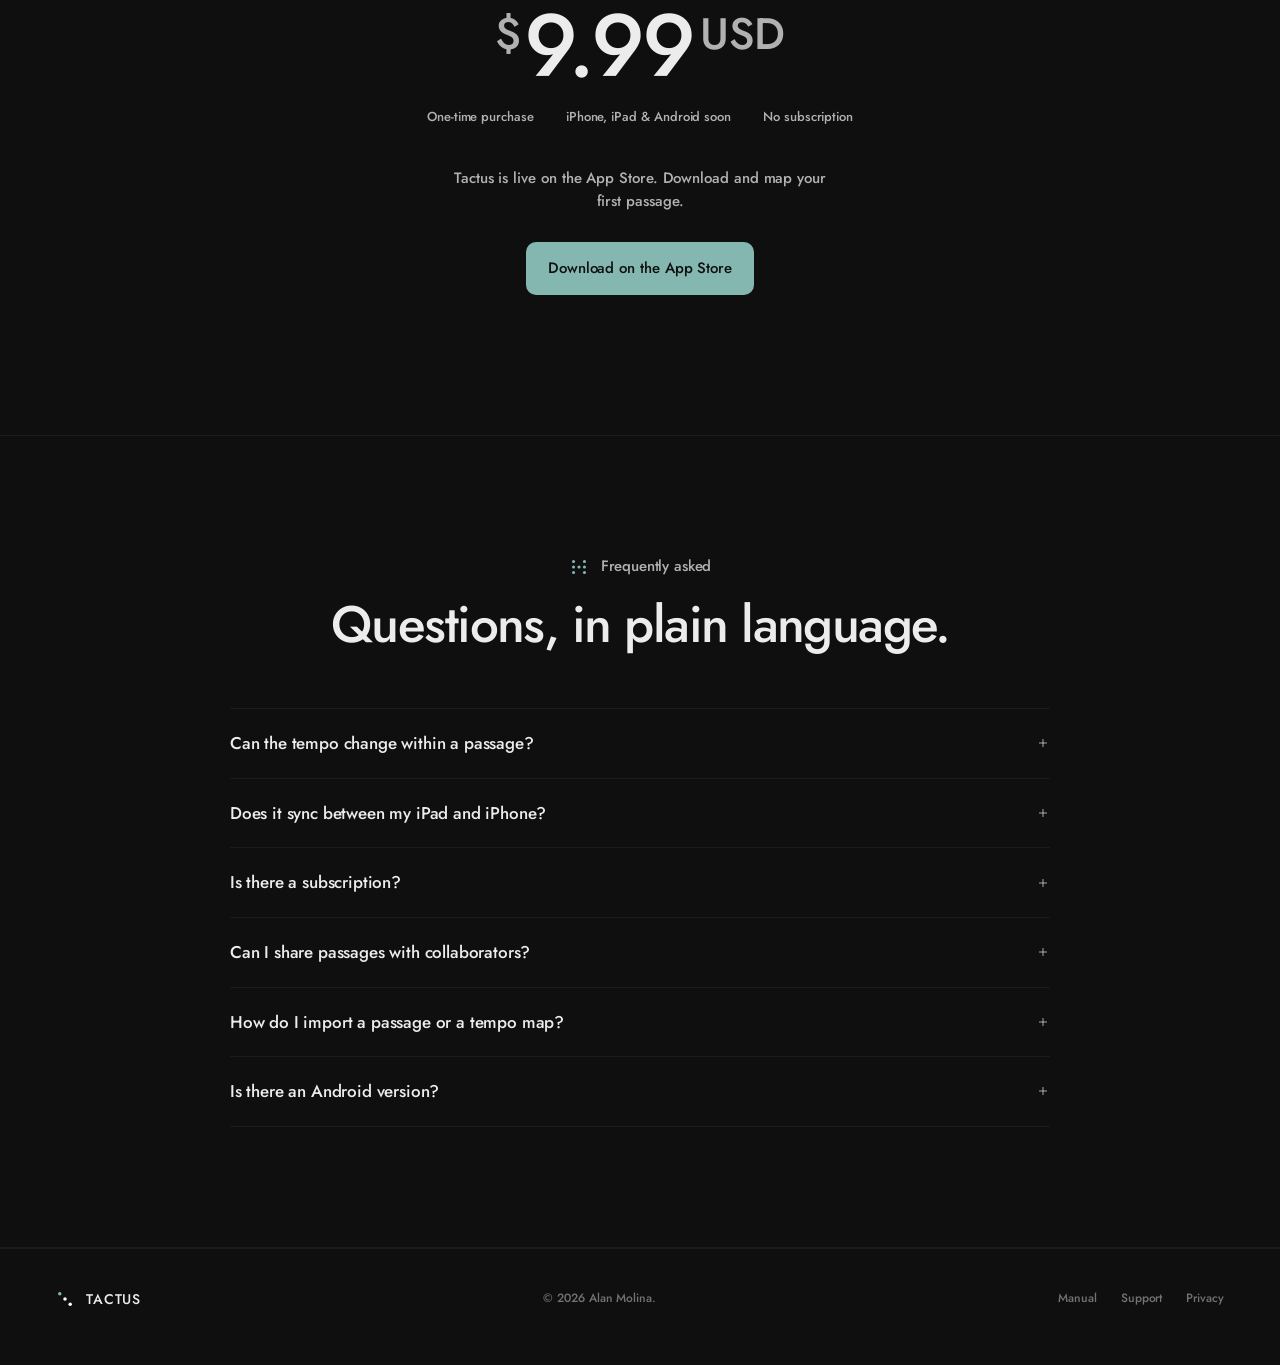
==== commit 2c558a1b: "Remove the demo's dead back button, center the title on the full topbar The back chevron was a plain" ====
--- a/index.html
+++ b/index.html
@@ -369,17 +369,19 @@
     }
     #tactusDemo .td-screen-main { display: flex; flex-direction: column; height: 100%; }
     #tactusDemo .td-topbar {
-      display: flex; align-items: center; justify-content: space-between;
+      position: relative;
+      display: flex; align-items: center; justify-content: flex-end;
       padding: 16px 16px 12px;
       flex-shrink: 0;
     }
-    #tactusDemo .td-topbar-back {
-      width: 32px; height: 32px; border-radius: 50%;
-      display: flex; align-items: center; justify-content: center;
-      border: 0.5px solid var(--stroke);
-      color: var(--fg-2); font-size: 16px; flex-shrink: 0;
-    }
-    #tactusDemo .td-topbar-title { font-size: 16px; font-weight: 500; color: var(--fg); }
+    /* Centered on the topbar's full width via absolute positioning, not flex auto-margins --
+       the reset button is the only other element and it's flush right, so there's nothing to
+       center "between" the way the old back-button/title/reset trio did. */
+    #tactusDemo .td-topbar-title {
+      position: absolute; left: 0; right: 0;
+      text-align: center; pointer-events: none;
+      font-size: 16px; font-weight: 500; color: var(--fg);
+    }
     #tactusDemo .td-topbar-reset {
       height: 32px; border-radius: 16px;
       display: flex; align-items: center; justify-content: center;
@@ -1765,7 +1767,6 @@
 
           <div class="td-screen-main">
             <div class="td-topbar">
-              <span class="td-topbar-back">&lsaquo;</span>
               <span class="td-topbar-title">Untitled</span>
               <button class="td-topbar-reset" id="tdResetBtn" type="button">Reset</button>
             </div>
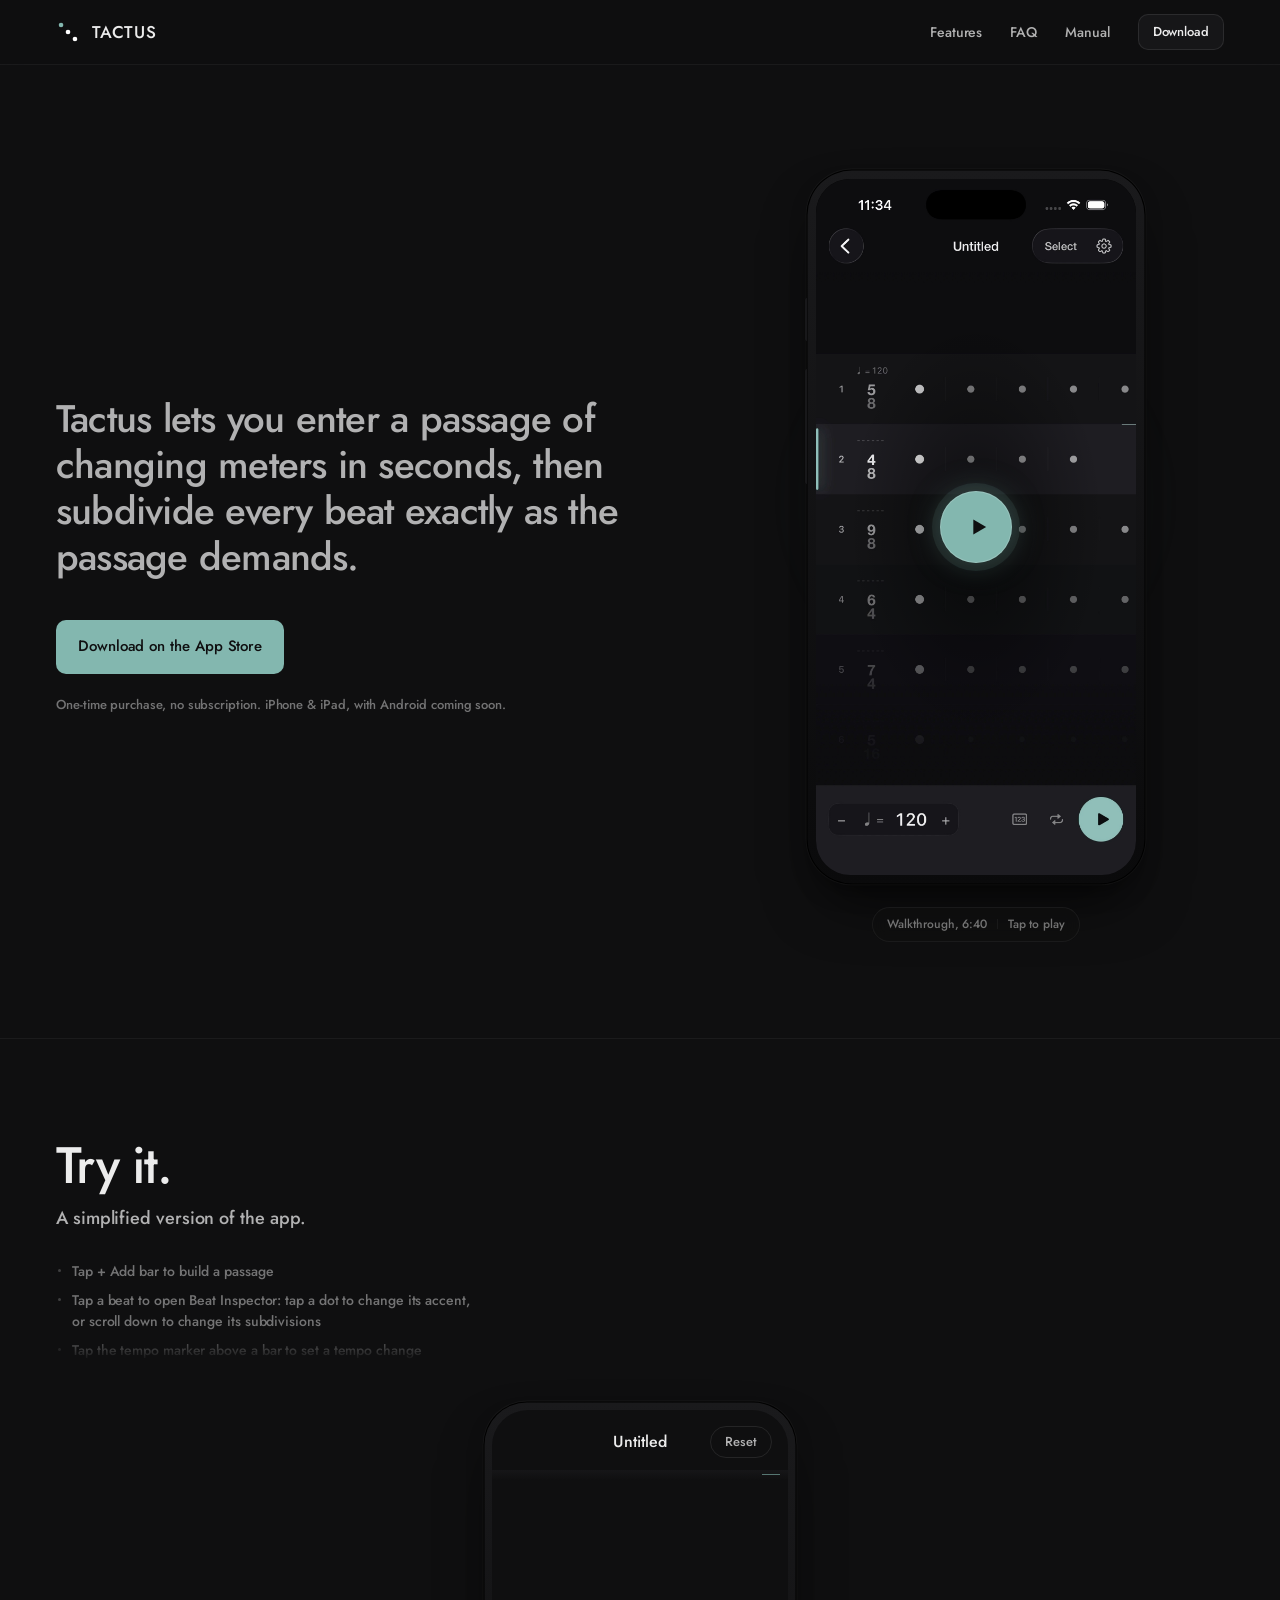
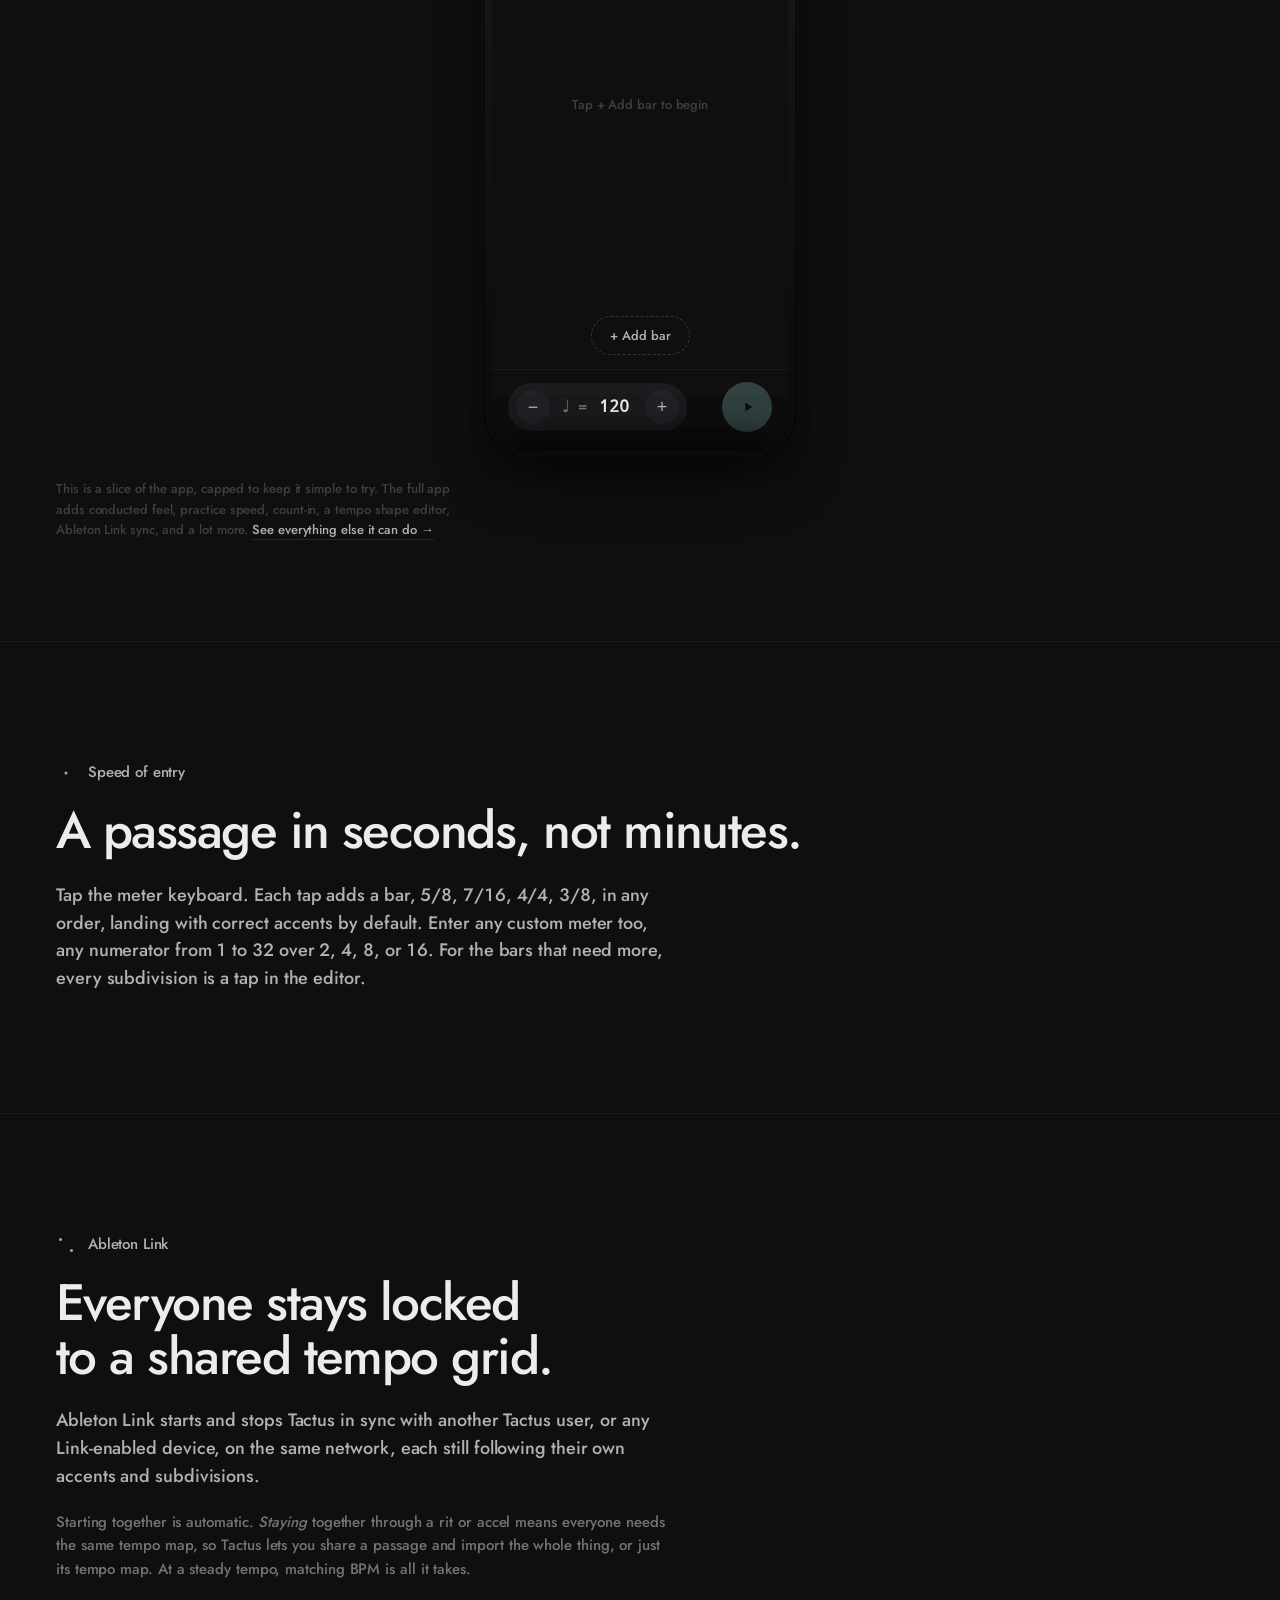
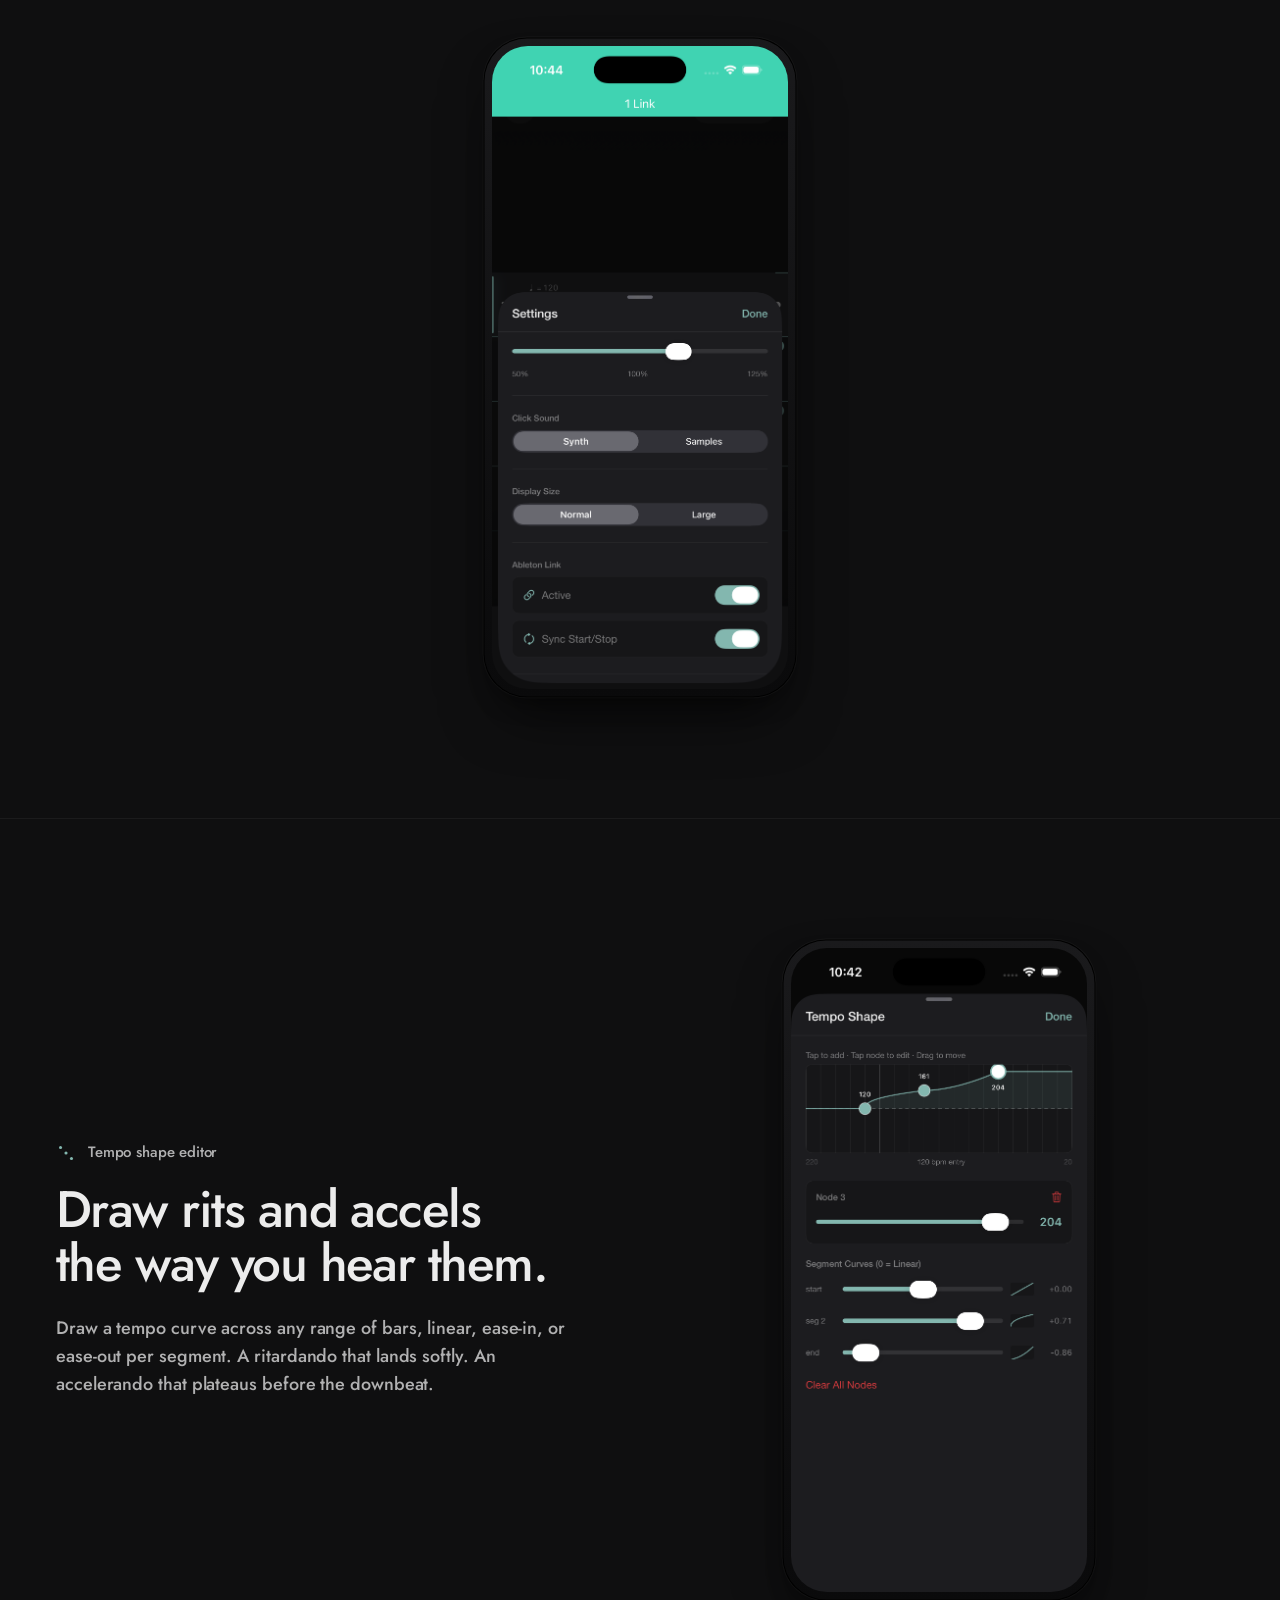
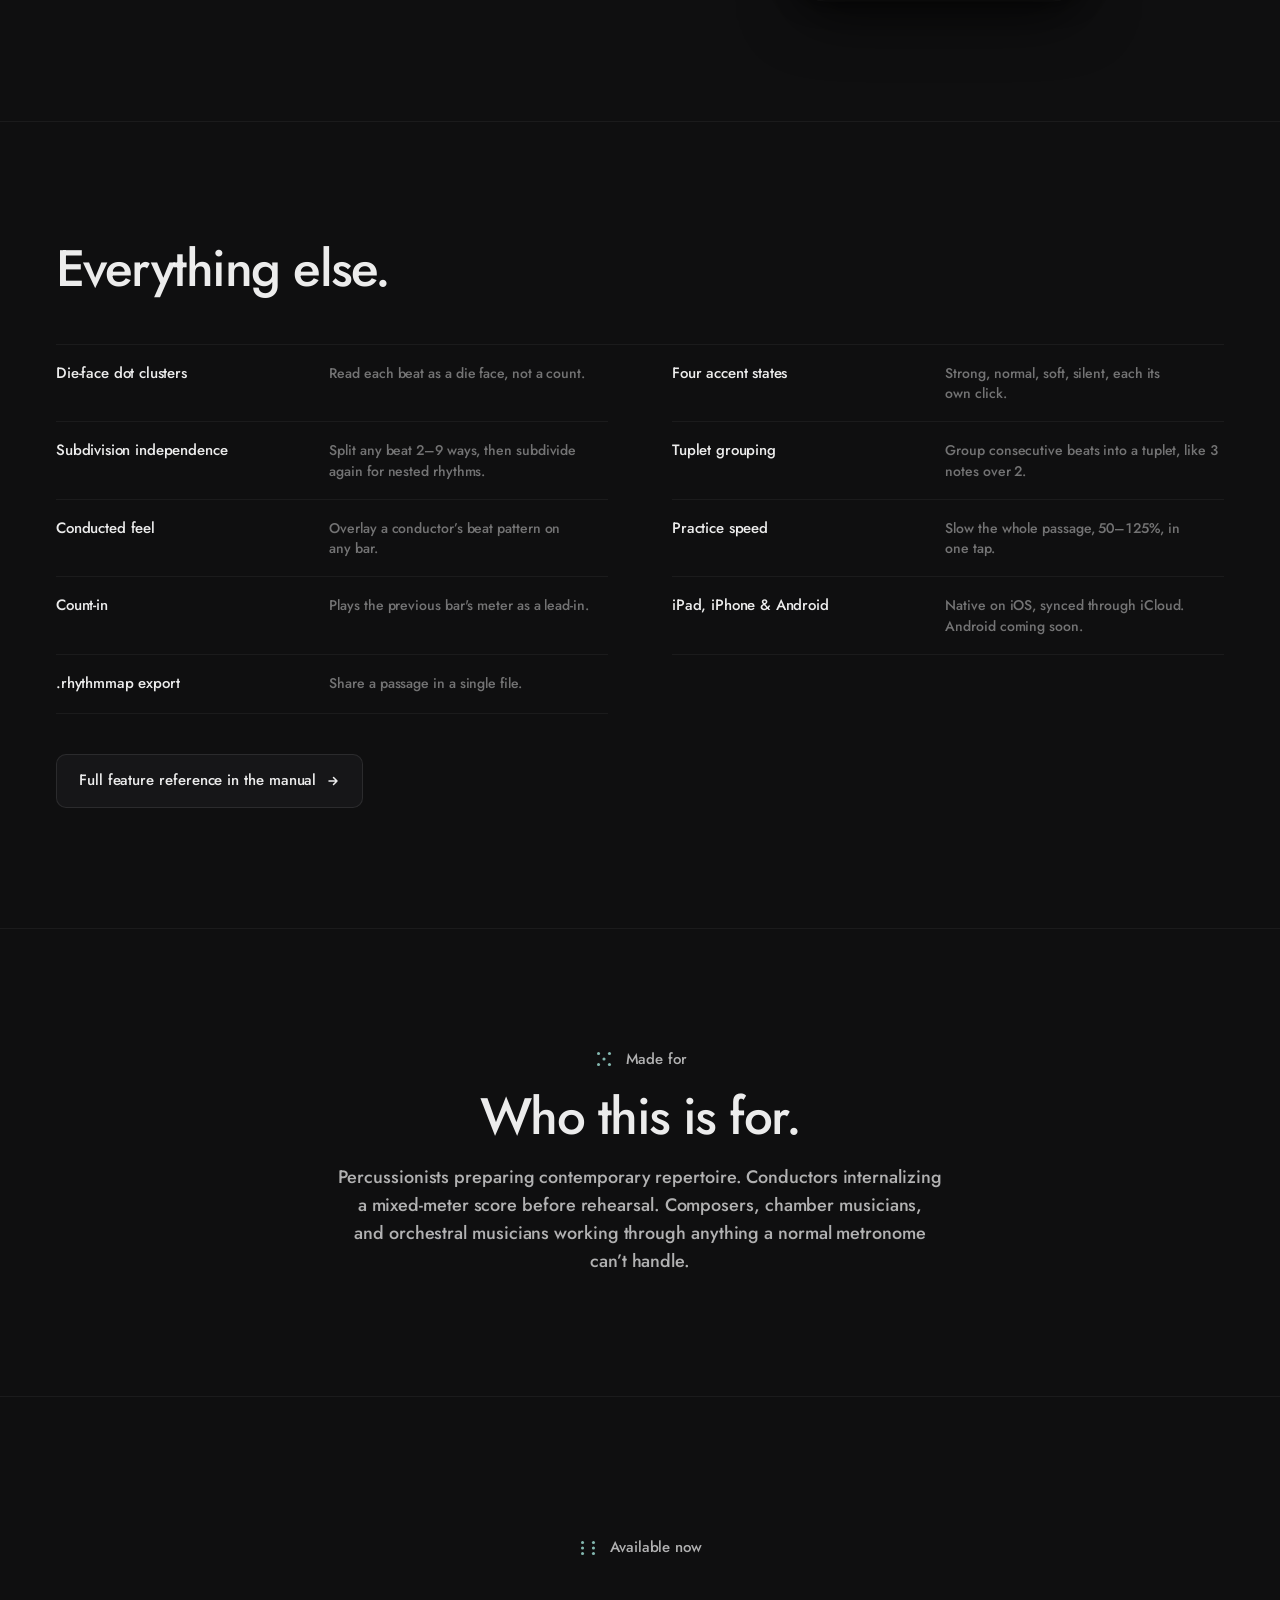
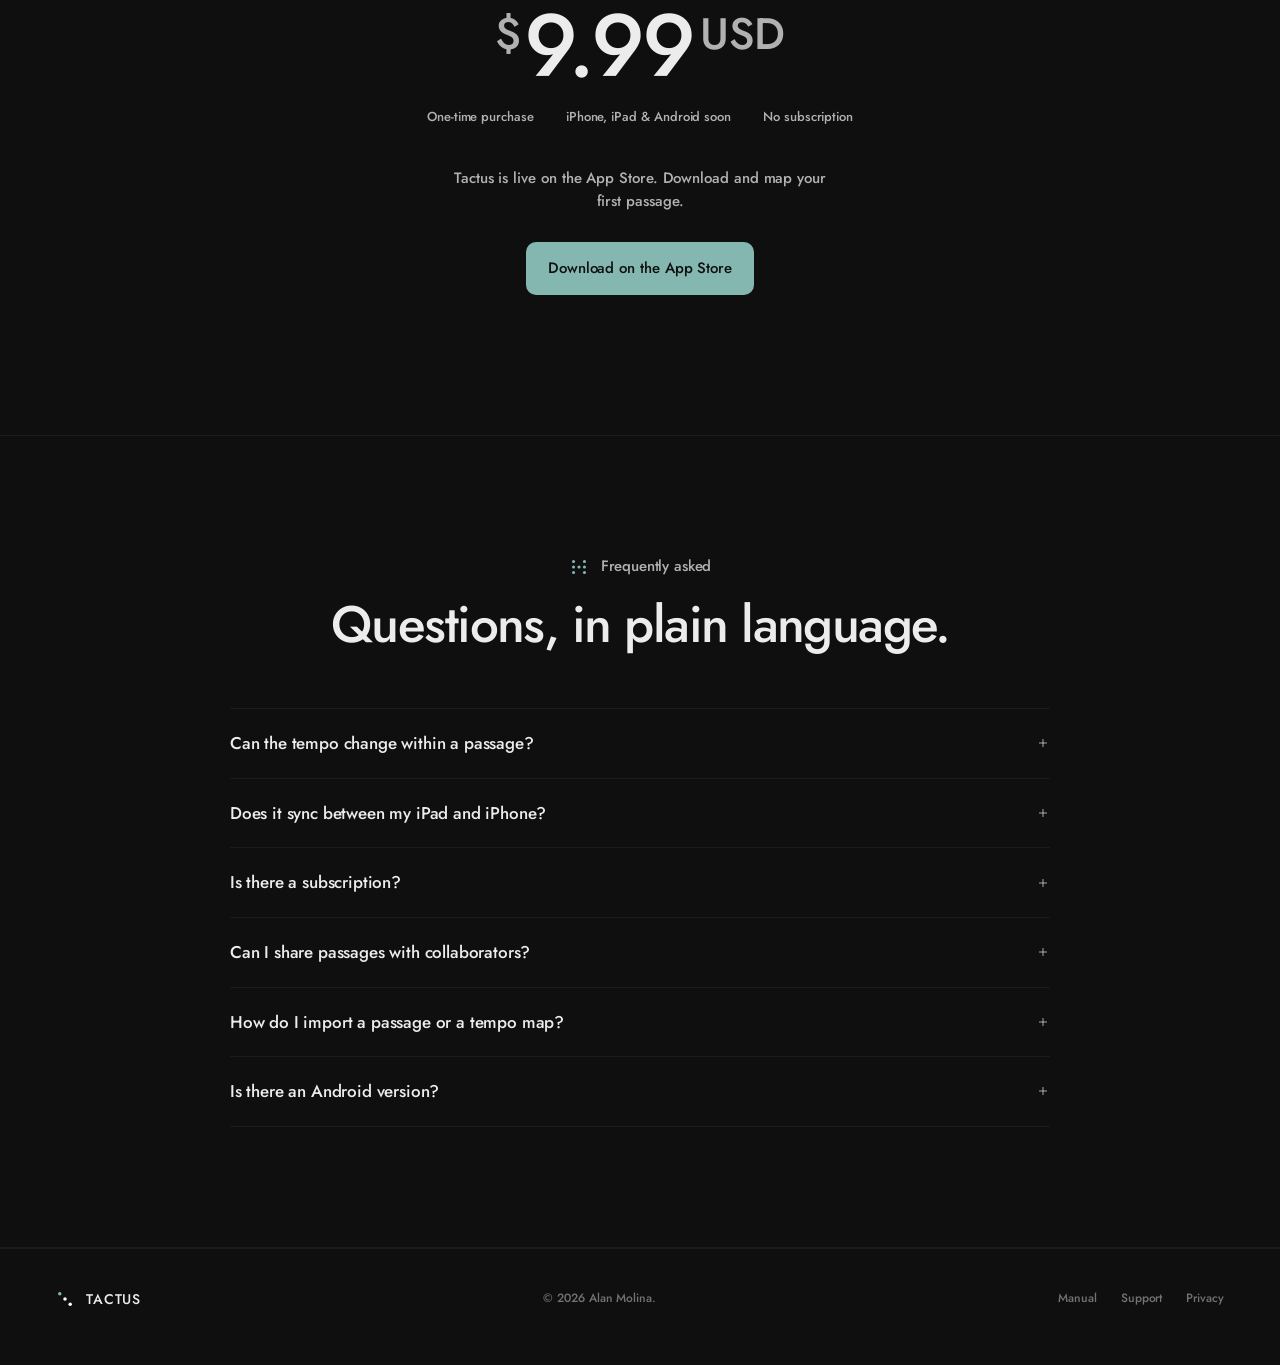
==== commit 5f3a0c5a: "Merge redundant Try It items, drop the stray em dash in the footnote The "tap a beat, tap a dot" and" ====
--- a/index.html
+++ b/index.html
@@ -640,7 +640,11 @@
       background: var(--scrim);
       opacity: 0;
       pointer-events: none;
-      transition: opacity 280ms var(--ease-sheet);
+      /* --ease-sheet was never actually defined in tactus-tokens.css -- an invalid var()
+         reference invalidates the whole transition shorthand, so every sheet (Beat Inspector,
+         Meter Keyboard, Bar Tempo) was snapping open/closed instantly instead of animating.
+         --ease-out is the site's existing standard easing, already used everywhere else. */
+      transition: opacity 280ms var(--ease-out);
       z-index: 5;
     }
     #tactusDemo .td-sheet-scrim.is-open { opacity: 1; pointer-events: auto; }
@@ -651,7 +655,7 @@
       border-radius: 20px 20px 0 0;
       box-shadow: 0 -20px 50px -12px rgba(0,0,0,0.6);
       transform: translateY(102%);
-      transition: transform 320ms var(--ease-sheet);
+      transition: transform 320ms var(--ease-out);
       display: flex; flex-direction: column;
       z-index: 6;
     }
@@ -758,8 +762,20 @@
     #tactusDemo .td-inspector-strip-cell.selected .td-inspector-strip-clusterbox { border-color: var(--accent); }
     #tactusDemo .td-inspector-strip-clusterbox .cluster { width: 30px; height: 30px; }
     #tactusDemo .td-inspector-cluster-wrap {
+      position: relative;
       display: flex; align-items: center; justify-content: center;
       padding: 20px 16px 4px;
+    }
+    /* Beat-to-beat crossfade (matches the real Android app's Crossfade -- the old cluster's
+       dots fade out at their old positions while the new beat's cluster fades in on top, rather
+       than iOS's fancier per-dot reposition, which would mean tracking dot identity across
+       different pulse counts). #tdInspectorCluster itself fades in via .cluster.lg's own
+       transition below; .cluster-ghost is a cloned snapshot of what it looked like right before
+       the swap, absolutely positioned over the same spot so the two fades visually overlap. */
+    #tactusDemo .cluster.lg { transition: opacity 150ms var(--ease-out); }
+    #tactusDemo .cluster-ghost {
+      position: absolute; pointer-events: none;
+      transition: opacity 150ms var(--ease-out);
     }
     #tactusDemo .td-inspector-hint {
       text-align: center;
@@ -1755,8 +1771,7 @@
       <div class="try-it-list-wrap">
         <ul class="try-it-list">
           <li>Tap + Add bar to build a passage</li>
-          <li>Tap a beat, then tap a dot to change its accent</li>
-          <li>Tap a beat to open Beat Inspector, then scroll down to change its subdivisions</li>
+          <li>Tap a beat to open Beat Inspector: tap a dot to change its accent, or scroll down to change its subdivisions</li>
           <li>Tap the tempo marker above a bar to set a tempo change</li>
           <li>Press play</li>
         </ul>
@@ -1917,8 +1932,8 @@
       <p class="try-it-footnote">
         This is a slice of the app, capped to keep it simple to try. The full app adds
         conducted feel, practice speed, count-in, a tempo shape editor, Ableton Link sync, and a
-        lot more &mdash;
-        <a href="#power-features">see everything else it can do &rarr;</a>
+        lot more.
+        <a href="#power-features">See everything else it can do &rarr;</a>
       </p>
     </div>
   </section>
@@ -2787,6 +2802,35 @@
         inScrim.classList.remove('is-open');
         inSheet.classList.remove('is-open');
         inspecting = null;
+        lastInspectorClusterKey = null;
+      }
+      // Which { barIdx, beatIdx } the big cluster was last drawn for -- null right after opening,
+      // so the very first render of a session just fills in (nothing to crossfade from yet).
+      let lastInspectorClusterKey = null;
+      // Clones the cluster's current on-screen look into an absolutely-positioned "ghost" that
+      // fades out in place, while the live element is refilled for the new beat and faded in --
+      // both fades run at once, overlapping into a crossfade (matches the real Android app's
+      // Crossfade between beats; see the .cluster-ghost CSS comment for why not iOS's per-dot
+      // reposition instead).
+      function crossfadeCluster(bar, beatIdx) {
+        const wrap = inCluster.parentElement;
+        const wrapRect = wrap.getBoundingClientRect();
+        const liveRect = inCluster.getBoundingClientRect();
+        const ghost = inCluster.cloneNode(true);
+        ghost.removeAttribute('id');
+        ghost.className = 'cluster lg cluster-ghost';
+        ghost.style.left = (liveRect.left - wrapRect.left) + 'px';
+        ghost.style.top = (liveRect.top - wrapRect.top) + 'px';
+        ghost.style.width = liveRect.width + 'px';
+        ghost.style.height = liveRect.height + 'px';
+        wrap.appendChild(ghost);
+        requestAnimationFrame(() => { ghost.style.opacity = '0'; });
+        setTimeout(() => ghost.remove(), 200);
+
+        inCluster.style.opacity = '0';
+        fillCluster(inCluster, bar, beatIdx, pulseCountOf(bar.beats[beatIdx]), true);
+        void inCluster.offsetWidth; // force reflow so the opacity:0 above actually applies before...
+        requestAnimationFrame(() => { inCluster.style.opacity = '1'; }); // ...fading back to 1.
       }
       // Redraws everything the current { barIdx, beatIdx } selection drives -- called after
       // every nav/edit action instead of each one patching its own slice, since so much of the
@@ -2797,7 +2841,13 @@
         const bar = bars[barIdx];
         inTitle.textContent = 'Bar ' + (barIdx + 1) + ' · Beat ' + (beatIdx + 1);
         inMeter.textContent = bar.num + '/' + bar.den;
-        fillCluster(inCluster, bar, beatIdx, pulseCountOf(bar.beats[beatIdx]), true);
+        const clusterKey = barIdx + ':' + beatIdx;
+        if (lastInspectorClusterKey !== null && lastInspectorClusterKey !== clusterKey) {
+          crossfadeCluster(bar, beatIdx);
+        } else {
+          fillCluster(inCluster, bar, beatIdx, pulseCountOf(bar.beats[beatIdx]), true);
+        }
+        lastInspectorClusterKey = clusterKey;
         renderInspectorStrip();
         renderInspectorBody();
         inPrevBar.disabled = barIdx === 0;
@@ -3435,6 +3485,17 @@
         // open and showing the bar currently sounding (only "Play Bar N" can make that true,
         // since opening the Inspector at all is blocked while the main passage is playing).
         if (inspecting && inspecting.barIdx === barIdx) {
+          // Play Bar previews every beat in the bar in turn, not just whichever one was
+          // selected when it was pressed -- follow along so the big cluster (and title/strip
+          // selection) always match the beat actually sounding. Without this, flashDot(inCluster,
+          // subIdx, subCount) was called with the SOUNDING beat's subIdx/subCount against a
+          // cluster still rendered for whichever beat was selected at Play-time -- a die-face
+          // layout mismatch that looked like the dots flashing in the wrong places, and the
+          // reason playback never appeared to "start at beat one" even though it always did.
+          if (inspecting.beatIdx !== beatIdx) {
+            inspecting.beatIdx = beatIdx;
+            refreshInspector();
+          }
           flashDot(inCluster, subIdx, subCount);
           const stripCluster = inStrip.children[beatIdx]?.querySelector('.cluster');
           if (stripCluster) flashDot(stripCluster, subIdx, subCount);
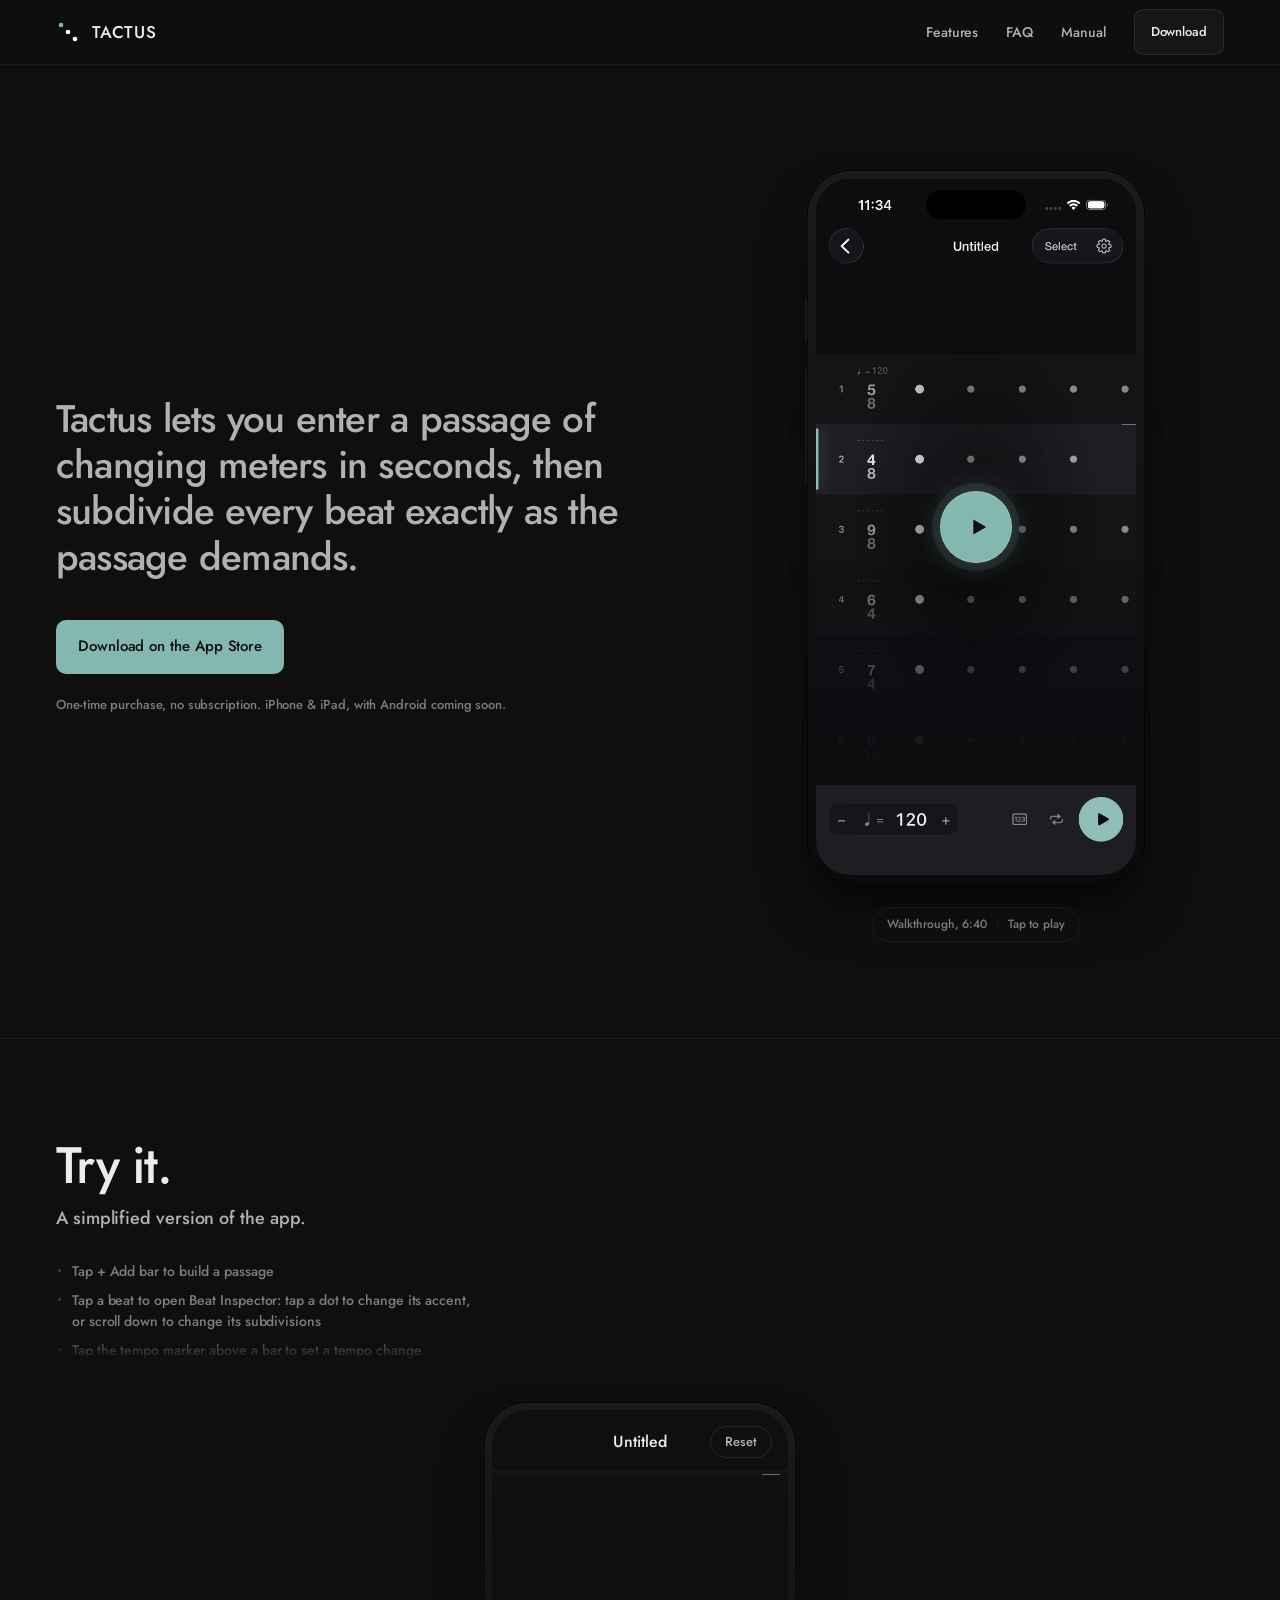
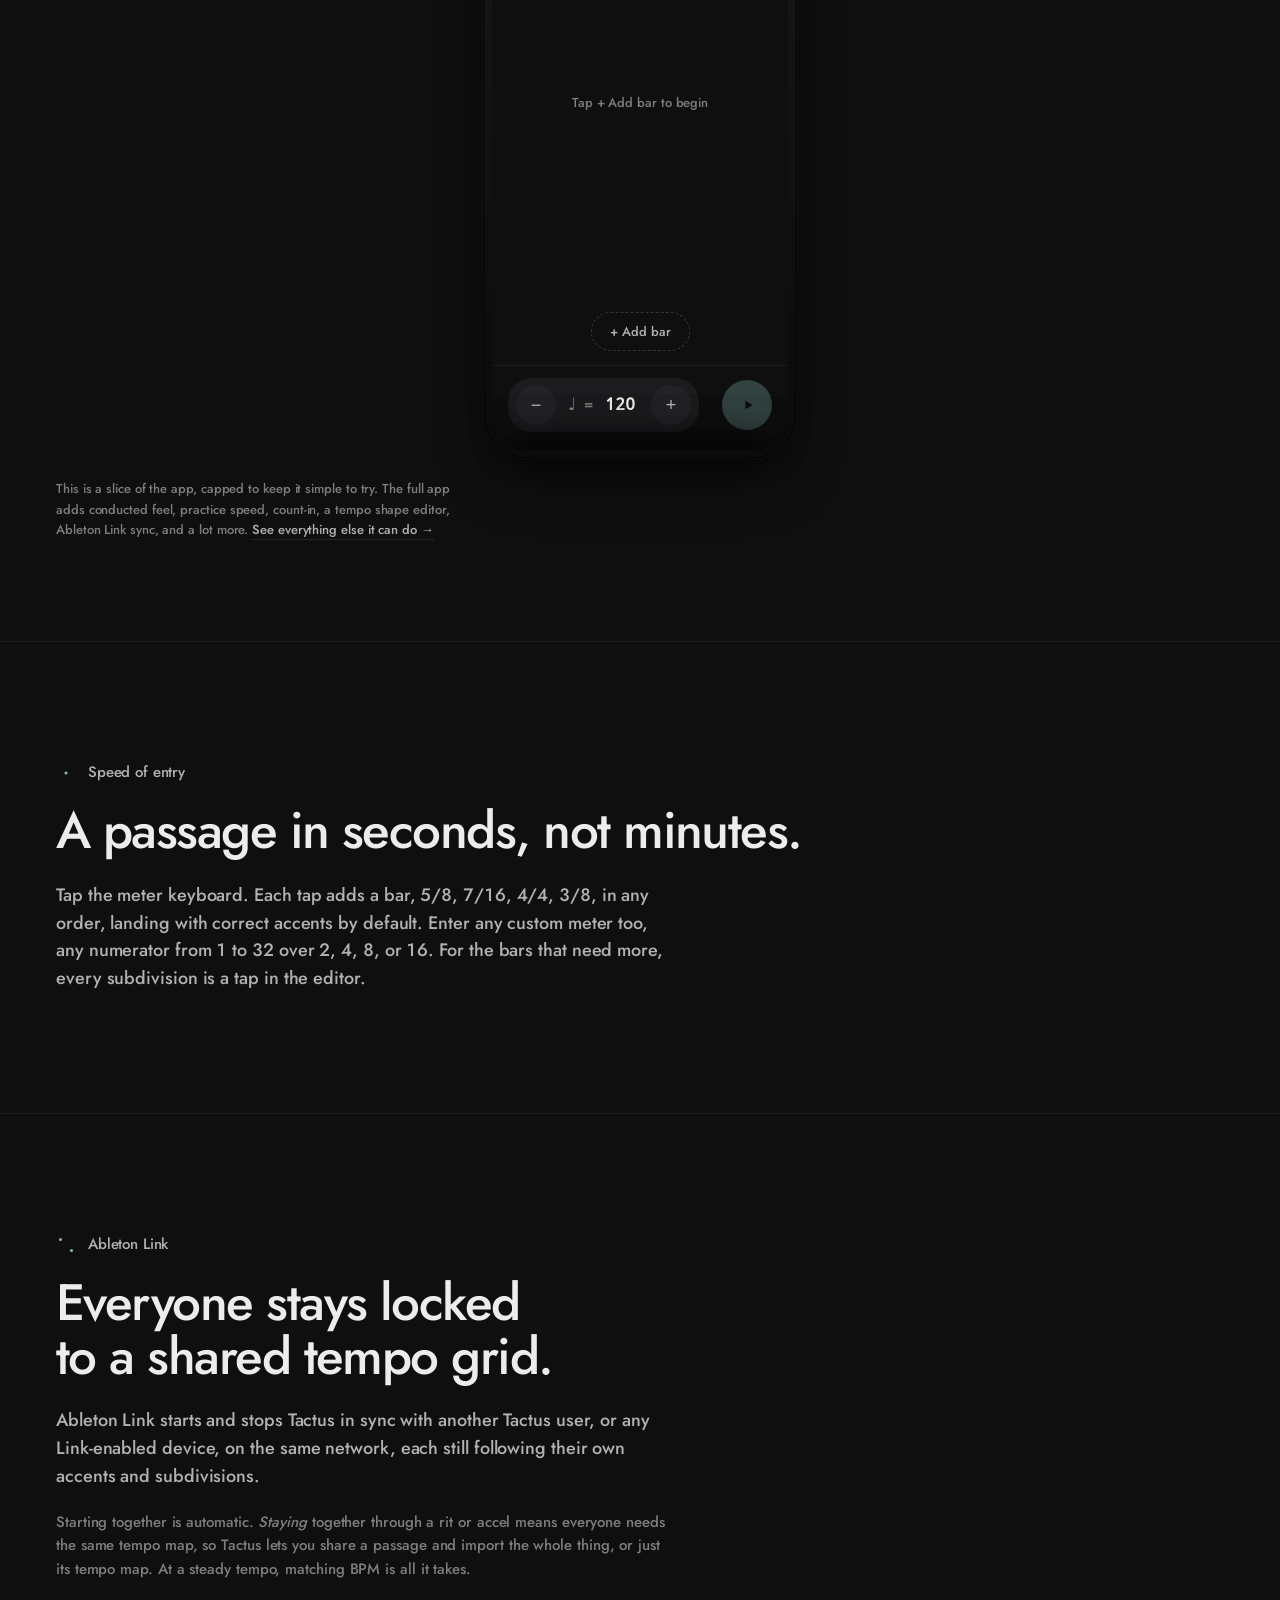
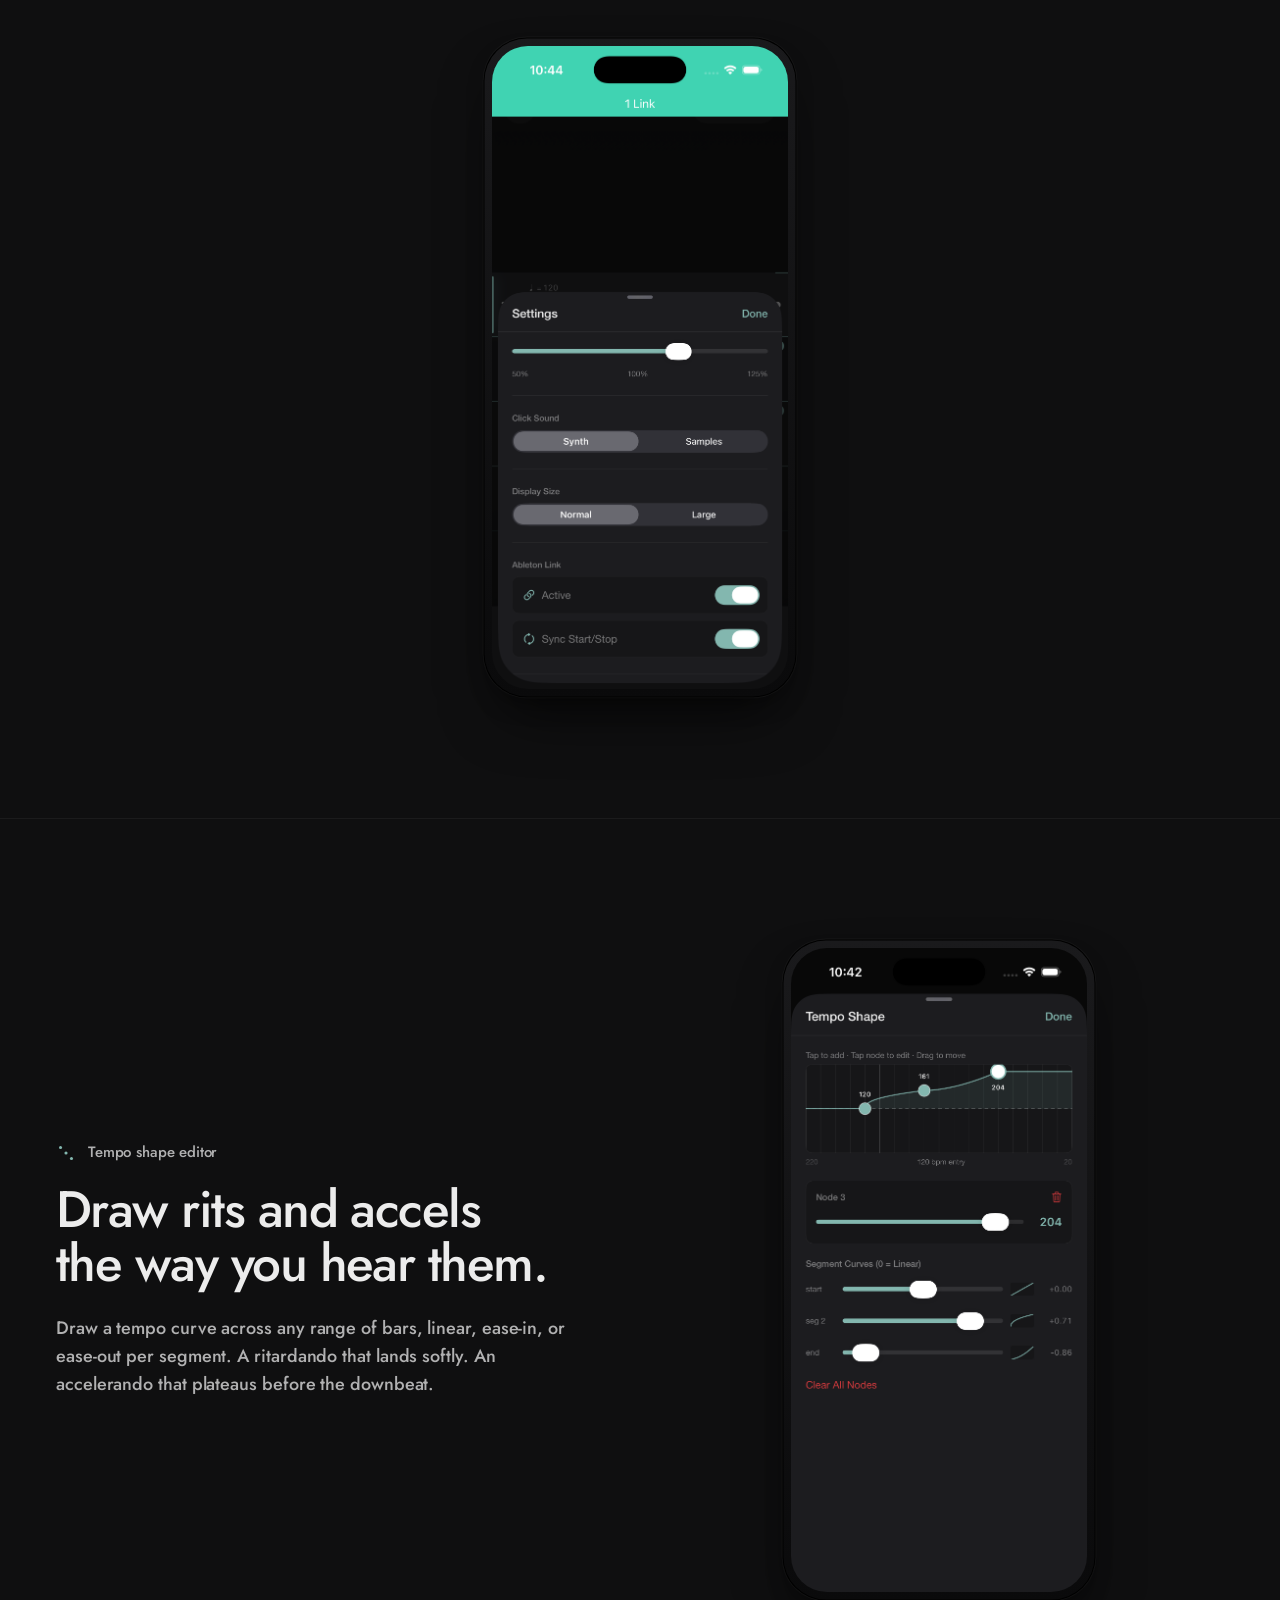
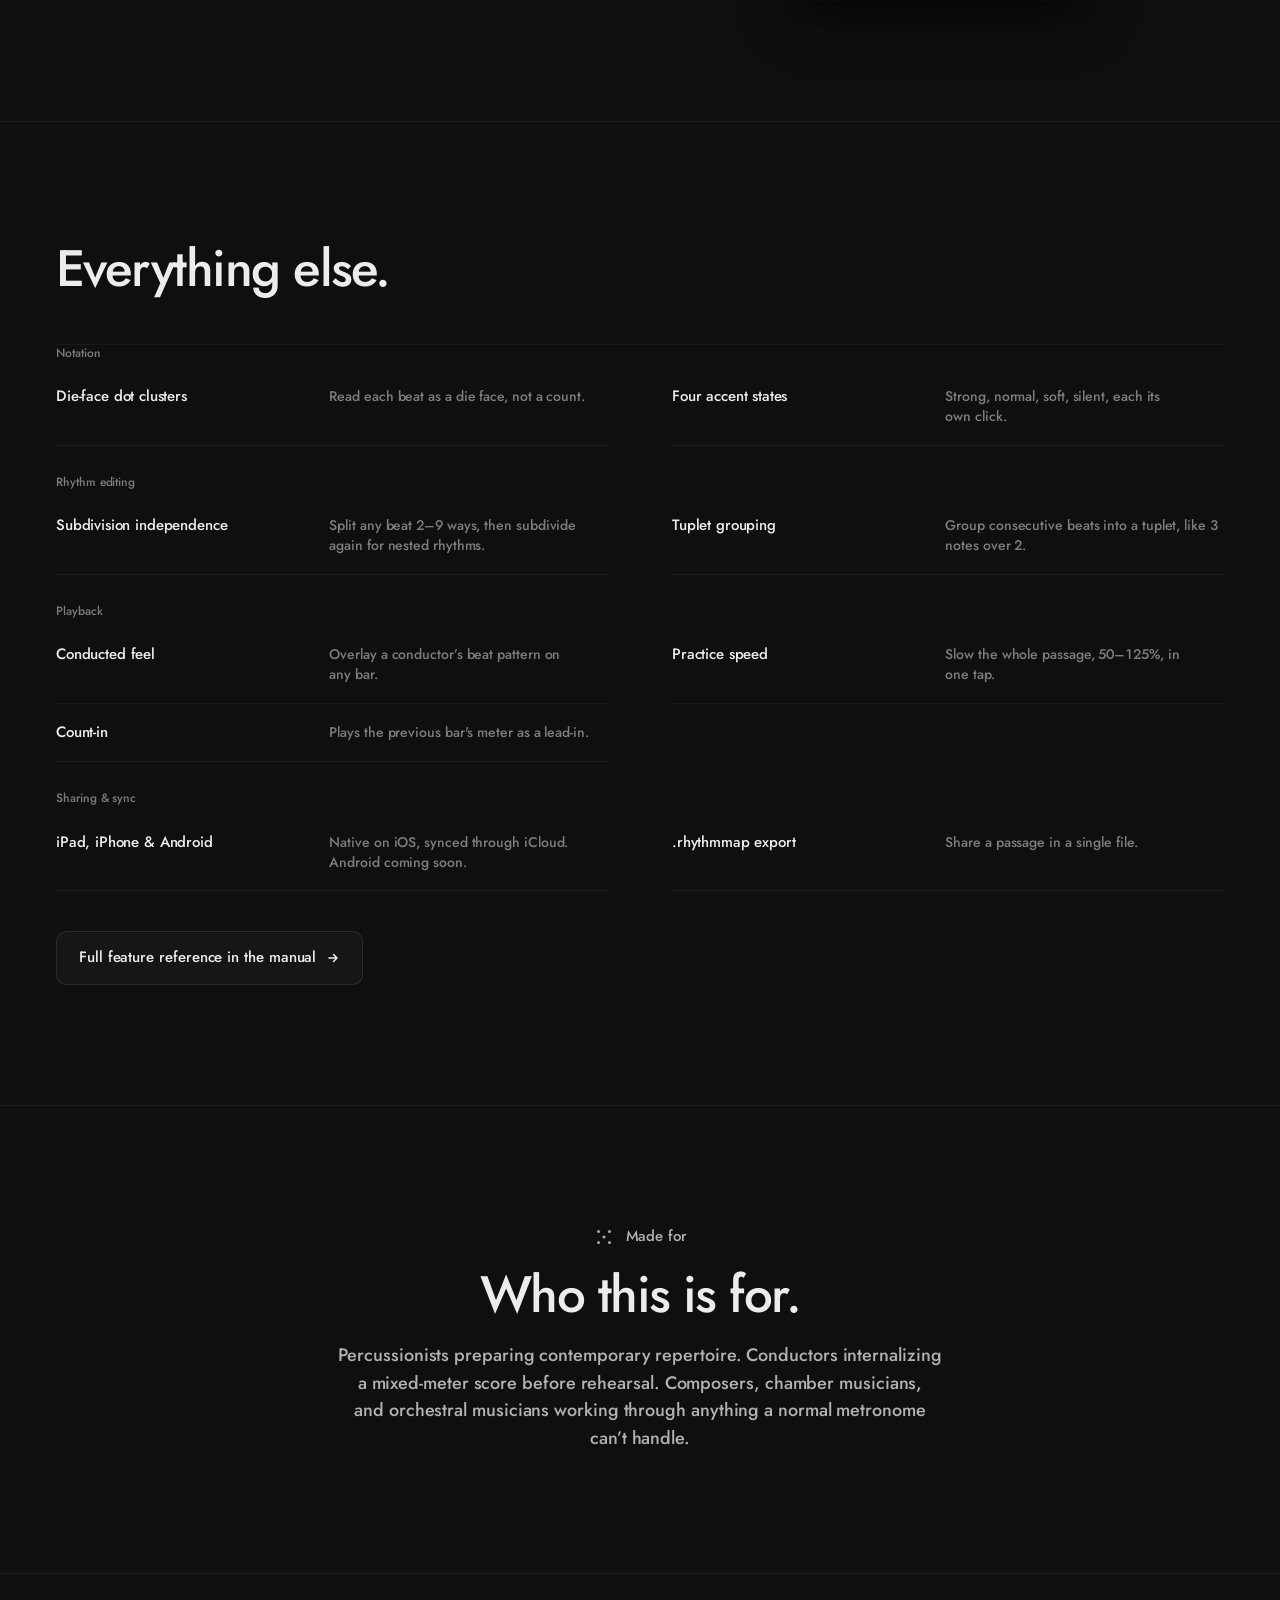
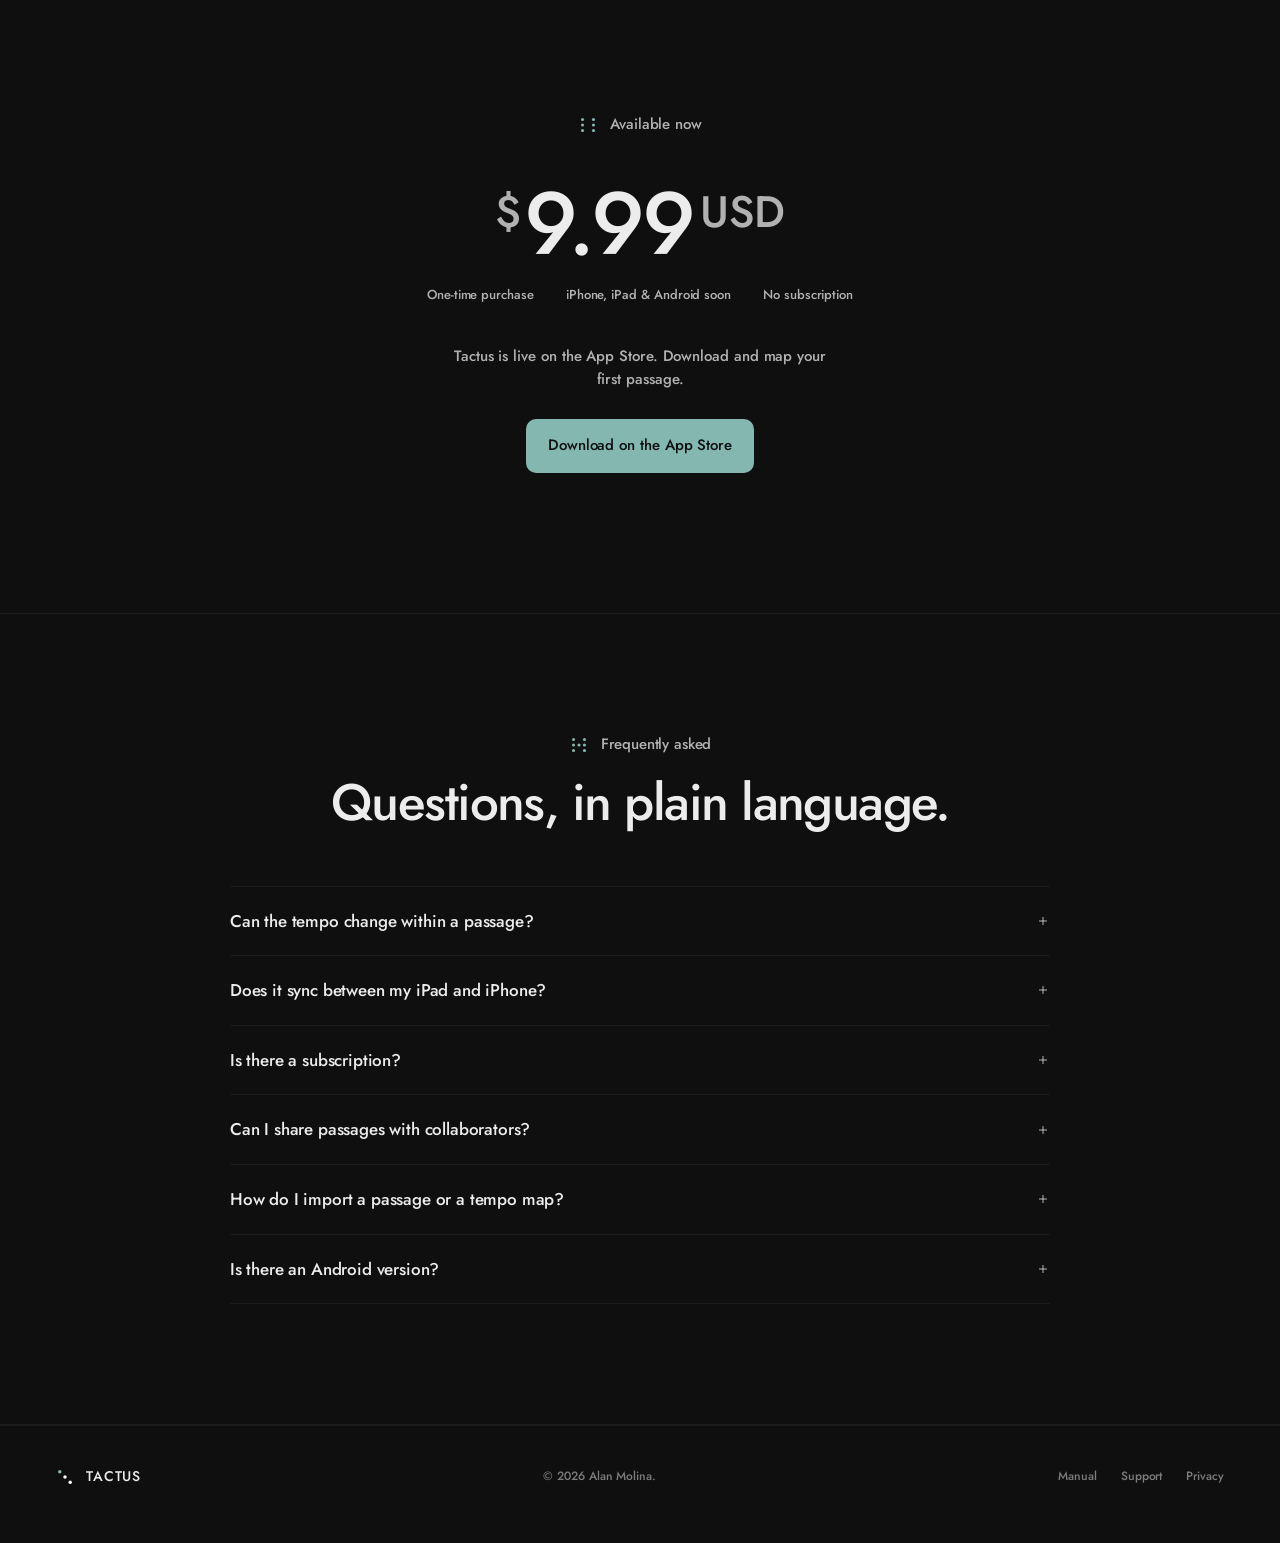
==== commit d41bf80d: "impeccable review" ====
--- a/index.html
+++ b/index.html
@@ -131,6 +131,18 @@
     body { min-height: 100%; }
     a { color: inherit; text-decoration: none; }
     ::selection { background: var(--accent-dim); color: var(--fg); }
+    a:focus-visible,
+    button:focus-visible,
+    summary:focus-visible,
+    [tabindex]:focus-visible {
+      outline: 2px solid var(--accent);
+      outline-offset: 2px;
+      border-radius: 4px;
+    }
+    #tactusDemo :focus-visible {
+      outline: 2px solid var(--accent);
+      outline-offset: -2px;
+    }
 
     .wrap {
       max-width: 1240px;
@@ -175,11 +187,10 @@
     .nav-links a:hover { color: var(--fg); }
     @media (max-width: 600px) {
       .nav-links a:not(.nav-cta):not(.nav-manual) { display: none; }
-      .hero-video-stage { order: -1; }
     }
     .nav-cta {
       display: inline-flex; align-items: center; gap: 8px;
-      padding: 8px 14px;
+      padding: 13px 16px;
       border: 1px solid var(--stroke);
       border-radius: var(--r-key);
       color: var(--fg);
@@ -417,7 +428,7 @@
     #tactusDemo .td-empty {
       display: flex; align-items: center; justify-content: center;
       height: 100%; padding: 20px; text-align: center;
-      font-size: 13px; color: var(--fg-4);
+      font-size: 13px; color: var(--fg-3);
     }
     #tactusDemo .td-addbar-row { display: flex; justify-content: center; padding: 14px; flex-shrink: 0; }
     #tactusDemo .td-addbar {
@@ -448,7 +459,7 @@
     #tactusDemo .td-tempo-group > .td-tempo-btn:first-child { margin-right: 4px; }
     #tactusDemo .td-tempo-group > .td-tempo-btn:last-child { margin-left: 4px; }
     #tactusDemo .td-tempo-btn {
-      width: 34px; height: 34px;
+      width: 40px; height: 40px;
       display: flex; align-items: center; justify-content: center;
       border-radius: 50%;
       background: var(--bg-elev-3); border: none; color: var(--fg-2);
@@ -545,7 +556,7 @@
     }
     #tactusDemo .bar-tempo-label {
       font-family: var(--mono); font-variant-numeric: tabular-nums;
-      font-size: 10px; color: var(--fg-4);
+      font-size: 10px; color: var(--fg-3);
       display: inline-flex; align-items: center; gap: 3px;
     }
     #tactusDemo .bar-tempo-label.explicit { color: var(--accent); }
@@ -562,7 +573,7 @@
     }
     #tactusDemo .bar-num {
       font-family: var(--mono); font-variant-numeric: tabular-nums;
-      font-size: 12px; font-weight: 500; color: var(--fg-4);
+      font-size: 12px; font-weight: 500; color: var(--fg-3);
       text-align: right;
     }
     #tactusDemo .bar.active { background: var(--bg-elev-2); }
@@ -692,7 +703,7 @@
       overflow-x: auto;
       flex-shrink: 0;
     }
-    #tactusDemo .td-build-empty { font-size: 12px; color: var(--fg-4); }
+    #tactusDemo .td-build-empty { font-size: 12px; color: var(--fg-3); }
     #tactusDemo .td-build-chip {
       display: flex; flex-direction: column; align-items: center;
       font-family: var(--meter-font); font-weight: 700; font-size: 11px; line-height: 0.95;
@@ -779,12 +790,12 @@
     }
     #tactusDemo .td-inspector-hint {
       text-align: center;
-      font-size: 11px; color: var(--fg-4);
+      font-size: 11px; color: var(--fg-3);
       padding: 0 16px 20px;
     }
     #tactusDemo .td-inspector-label {
       text-align: center;
-      font-size: 11px; font-weight: 500; color: var(--fg-4);
+      font-size: 11px; font-weight: 500; color: var(--fg-3);
       text-transform: uppercase;
       margin-bottom: 10px;
     }
@@ -861,7 +872,7 @@
       touch-action: manipulation;
     }
     #tactusDemo .td-inspector-beatnav-btn:disabled { color: var(--fg-4); }
-    #tactusDemo .td-inspector-beatnav-count { font-family: var(--mono); font-size: 11px; color: var(--fg-4); }
+    #tactusDemo .td-inspector-beatnav-count { font-family: var(--mono); font-size: 11px; color: var(--fg-3); }
 
     /* Tuplet ratio label + bracket above a grouped cluster in the main bar view -- matches the
        real app's TupletRatioLabel (EditorView.swift): text above a square bracket. */
@@ -897,12 +908,12 @@
 
     #tactusDemo .td-bartempo-body { padding: 28px 16px 16px; display: flex; flex-direction: column; align-items: center; gap: 20px; }
     #tactusDemo .td-bartempo-group { padding: 8px 14px; }
-    #tactusDemo .td-bartempo-group .td-tempo-btn { width: 36px; height: 36px; font-size: 18px; }
+    #tactusDemo .td-bartempo-group .td-tempo-btn { width: 40px; height: 40px; font-size: 18px; }
     #tactusDemo .td-bartempo-group .td-tempo { font-size: 20px; min-width: 84px; }
     #tactusDemo .td-bartempo-group .td-tempo-note { font-size: 19px; padding: 4px 8px; }
     #tactusDemo .td-bartempo-group .td-tempo-note svg { width: 13px; height: 22px; }
     #tactusDemo .td-bartempo-remove {
-      font-family: var(--ui); font-size: 13px; font-weight: 500; color: #E5484D;
+      font-family: var(--ui); font-size: 13px; font-weight: 500; color: var(--destructive);
       background: none; border: none; padding: 8px;
       -webkit-tap-highlight-color: transparent;
     }
@@ -1123,7 +1134,7 @@
     .try-it-list::-webkit-scrollbar-thumb { background: var(--fg-4); border-radius: 3px; }
     .try-it-footnote {
       max-width: 420px; margin: 20px 0 0;
-      font-size: 13px; color: var(--fg-4); line-height: 1.6;
+      font-size: 13px; color: var(--fg-3); line-height: 1.6;
     }
     .try-it-footnote a {
       color: var(--fg-2); text-decoration: none;
@@ -1222,7 +1233,7 @@
     .gallery .cell .lbl {
       position: absolute; top: 12px; left: 14px;
       font-family: var(--ui); font-size: 11px; font-weight: 500;
-      color: var(--fg-4);
+      color: var(--fg-3);
       letter-spacing: -0.005em;
     }
     .gallery .cluster.lg { width: 78px; height: 78px; }
@@ -1293,7 +1304,7 @@
     .device .device-tag {
       position: absolute; top: 18px; right: 22px;
       font-family: var(--ui); font-size: 11px; font-weight: 500;
-      color: var(--fg-4);
+      color: var(--fg-3);
       letter-spacing: -0.005em;
     }
     .ipad-screen {
@@ -1426,7 +1437,7 @@
       text-wrap: pretty;
     }
     .tile .ix {
-      font-family: var(--ui); font-size: 11px; font-weight: 500; color: var(--fg-4);
+      font-family: var(--ui); font-size: 11px; font-weight: 500; color: var(--fg-3);
       letter-spacing: -0.005em; margin-bottom: 18px;
     }
 
@@ -1458,6 +1469,15 @@
       line-height: 1.45;
       text-wrap: pretty;
     }
+    .caps li.cap-group-label {
+      display: block;
+      grid-column: 1 / -1;
+      border-bottom: none;
+      padding: 28px 0 6px;
+      font-family: var(--ui); font-size: 12px; font-weight: 500;
+      color: var(--fg-3); letter-spacing: -0.005em;
+    }
+    .caps li.cap-group-label:first-child { padding-top: 0; }
     .manual-link {
       display: inline-flex; align-items: center; gap: 10px;
       margin-top: 40px;
@@ -2017,6 +2037,7 @@
       <h2 style="margin-bottom: 48px;">Everything else.</h2>
 
       <ul class="caps">
+        <li class="cap-group-label">Notation</li>
         <li>
           <span class="cap-name">Die-face dot clusters</span>
           <span class="cap-line">Read each beat as a die face, not a count.</span>
@@ -2025,6 +2046,8 @@
           <span class="cap-name">Four accent states</span>
           <span class="cap-line">Strong, normal, soft, silent, each its own click.</span>
         </li>
+
+        <li class="cap-group-label">Rhythm editing</li>
         <li>
           <span class="cap-name">Subdivision independence</span>
           <span class="cap-line">Split any beat 2&ndash;9 ways, then subdivide again for nested rhythms.</span>
@@ -2033,6 +2056,8 @@
           <span class="cap-name">Tuplet grouping</span>
           <span class="cap-line">Group consecutive beats into a tuplet, like 3 notes over 2.</span>
         </li>
+
+        <li class="cap-group-label">Playback</li>
         <li>
           <span class="cap-name">Conducted feel</span>
           <span class="cap-line">Overlay a conductor&rsquo;s beat pattern on any bar.</span>
@@ -2045,6 +2070,8 @@
           <span class="cap-name">Count-in</span>
           <span class="cap-line">Plays the previous bar's meter as a lead-in.</span>
         </li>
+
+        <li class="cap-group-label">Sharing &amp; sync</li>
         <li>
           <span class="cap-name">iPad, iPhone &amp; Android</span>
           <span class="cap-line">Native on iOS, synced through iCloud. Android coming soon.</span>
--- a/assets/tactus-tokens.css
+++ b/assets/tactus-tokens.css
@@ -70,8 +70,8 @@
   /* ── Text ──────────────────────────────────────────────────── */
   --fg:           rgba(255,255,255,0.92);
   --fg-2:         rgba(255,255,255,0.68);
-  --fg-3:         rgba(255,255,255,0.42);
-  --fg-4:         rgba(255,255,255,0.20);
+  --fg-3:         rgba(255,255,255,0.46);   /* readable quiet text -- 4.7:1 on --bg, WCAG AA */
+  --fg-4:         rgba(255,255,255,0.20);   /* decorative/disabled only, not for text */
 
   /* ── Dot weights (the product) ─────────────────────────────── */
   --dot-strong:   rgba(255,255,255,1.00);
@@ -152,7 +152,7 @@
 .t-section  { font-family: var(--ui); font-size: 12px; font-weight: 500; letter-spacing: -0.005em; color: var(--fg-3); }
 .t-title    { font-family: var(--ui);   font-size: 17px; font-weight: 600; letter-spacing: -0.02em; }
 .t-label    { font-family: var(--ui);   font-size: 13px; font-weight: 400; color: var(--fg-3); }
-.t-helper   { font-family: var(--ui);   font-size: 11px; font-weight: 400; color: var(--fg-4); letter-spacing: 0; }
+.t-helper   { font-family: var(--ui);   font-size: 11px; font-weight: 400; color: var(--fg-3); letter-spacing: 0; }
 
 /* ── Dot animation ──────────────────────────────────────────── */
 /* No glow on the dot itself — the glow lives on the active-bar edge
